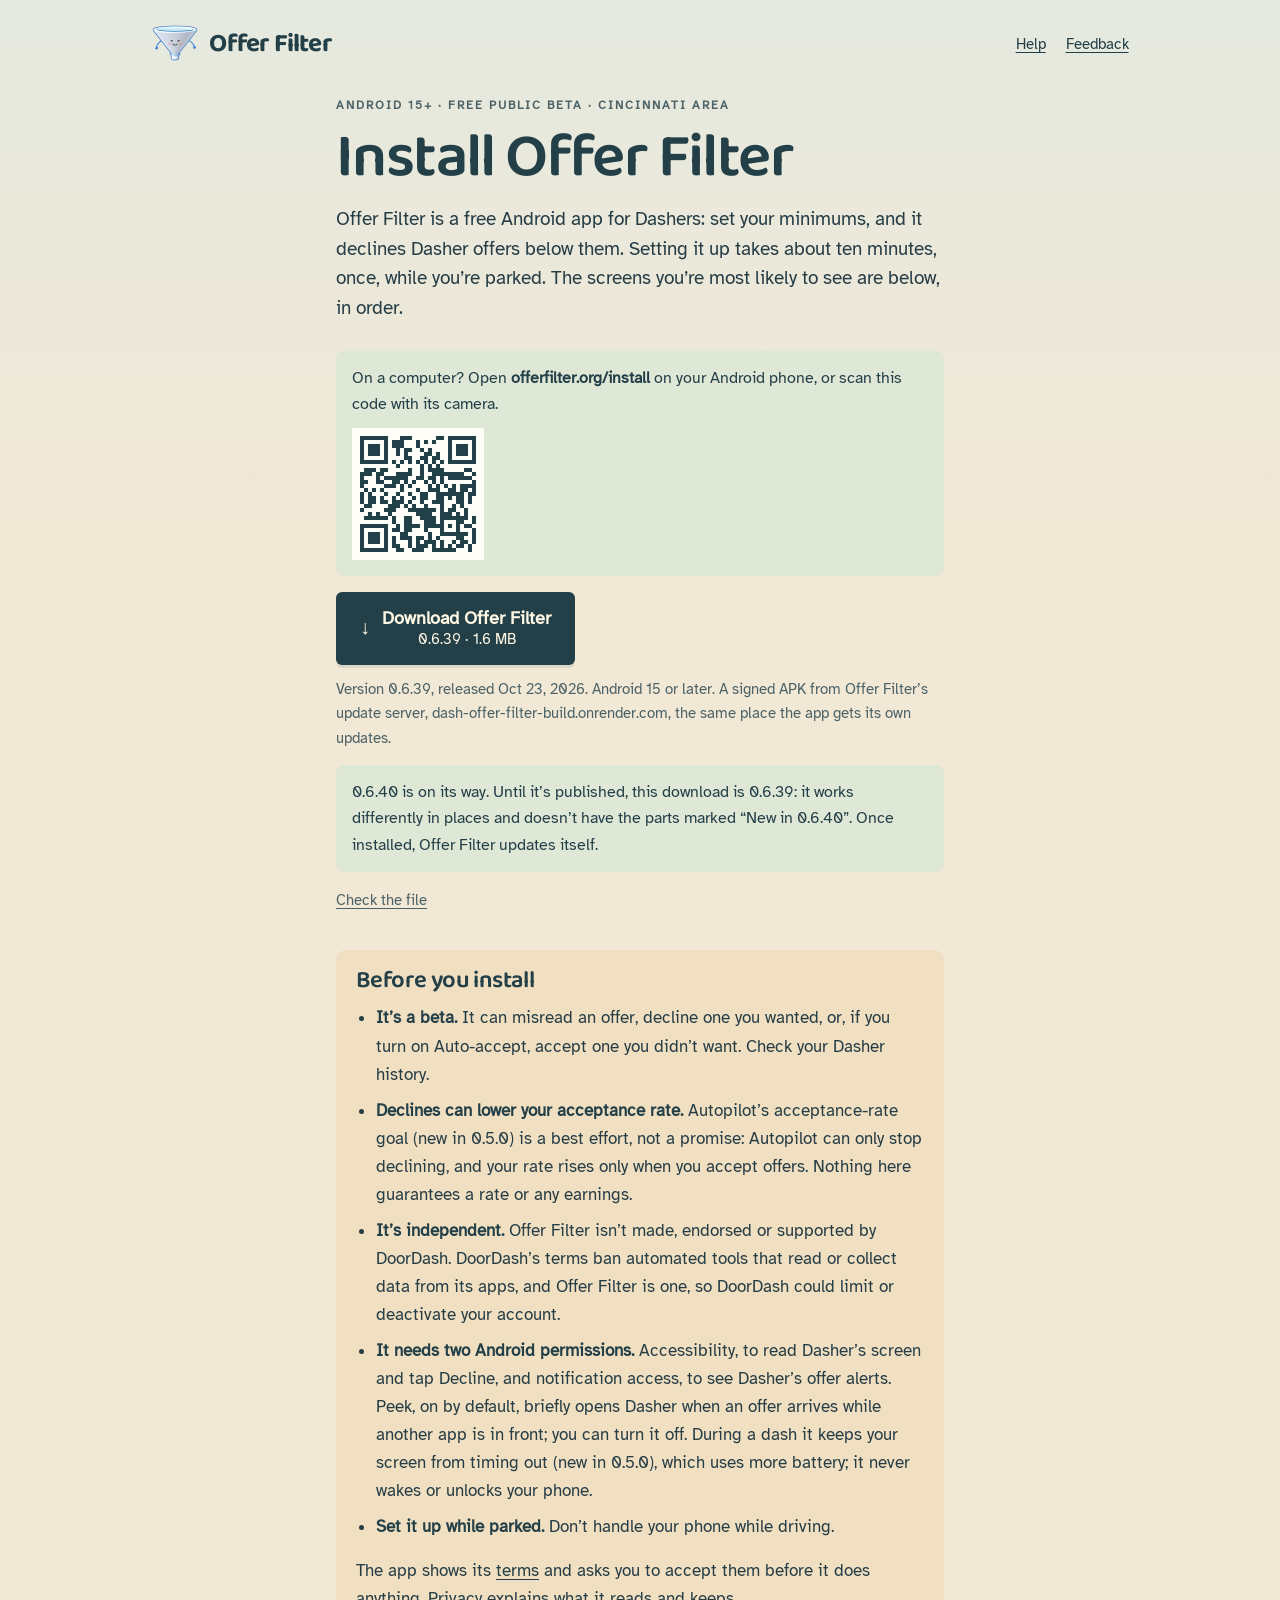
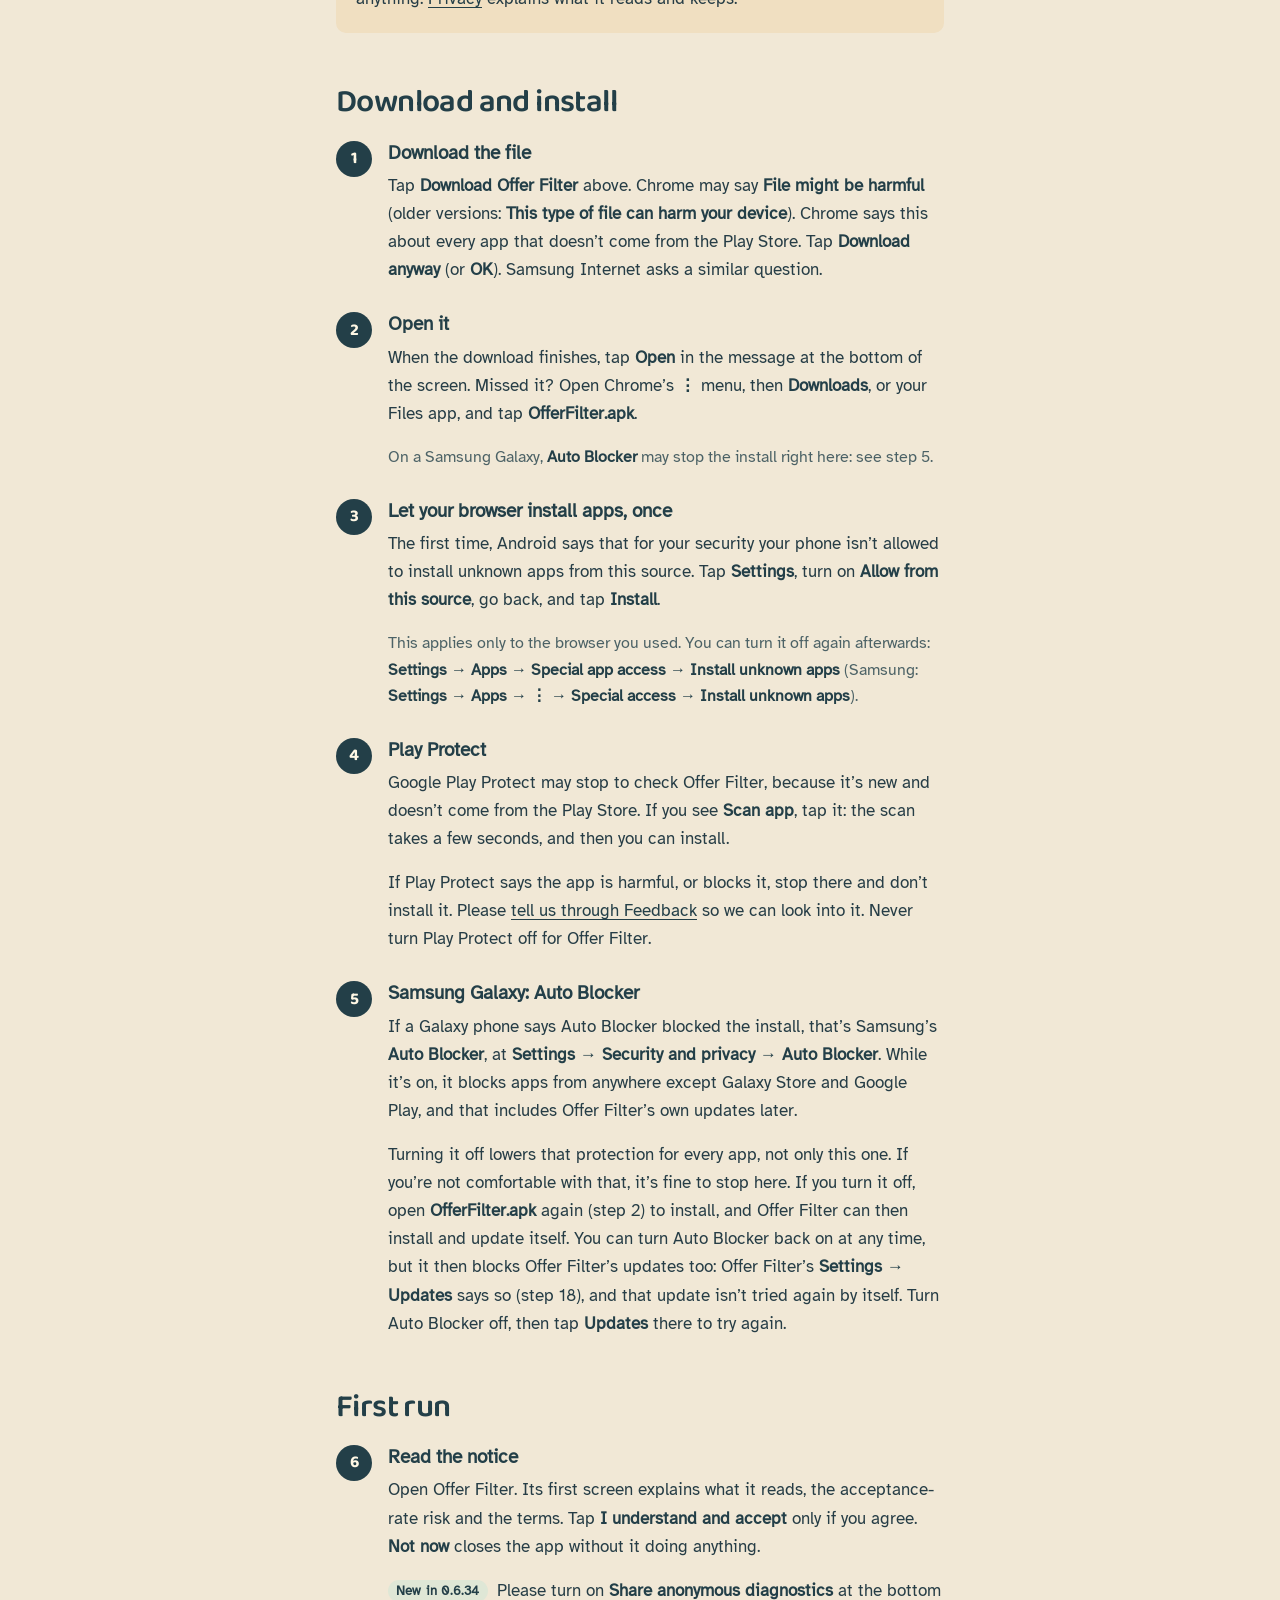
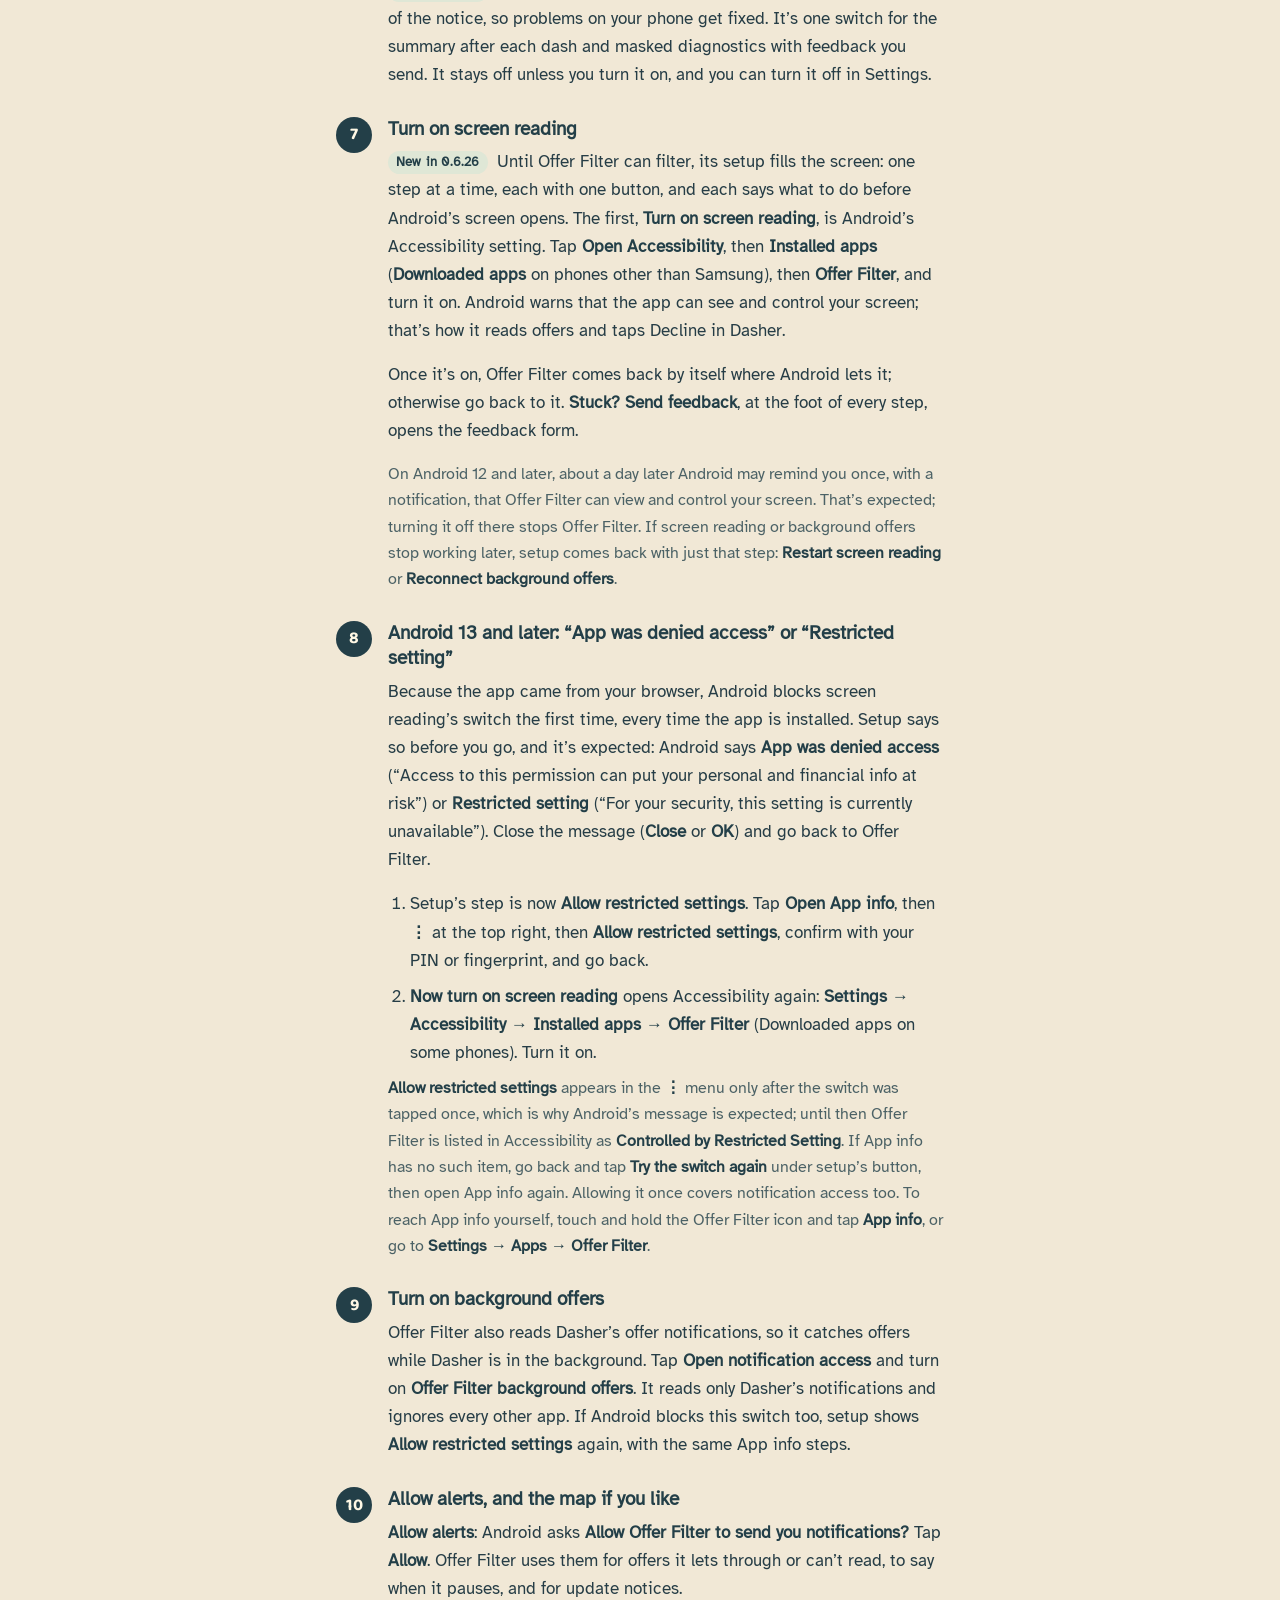
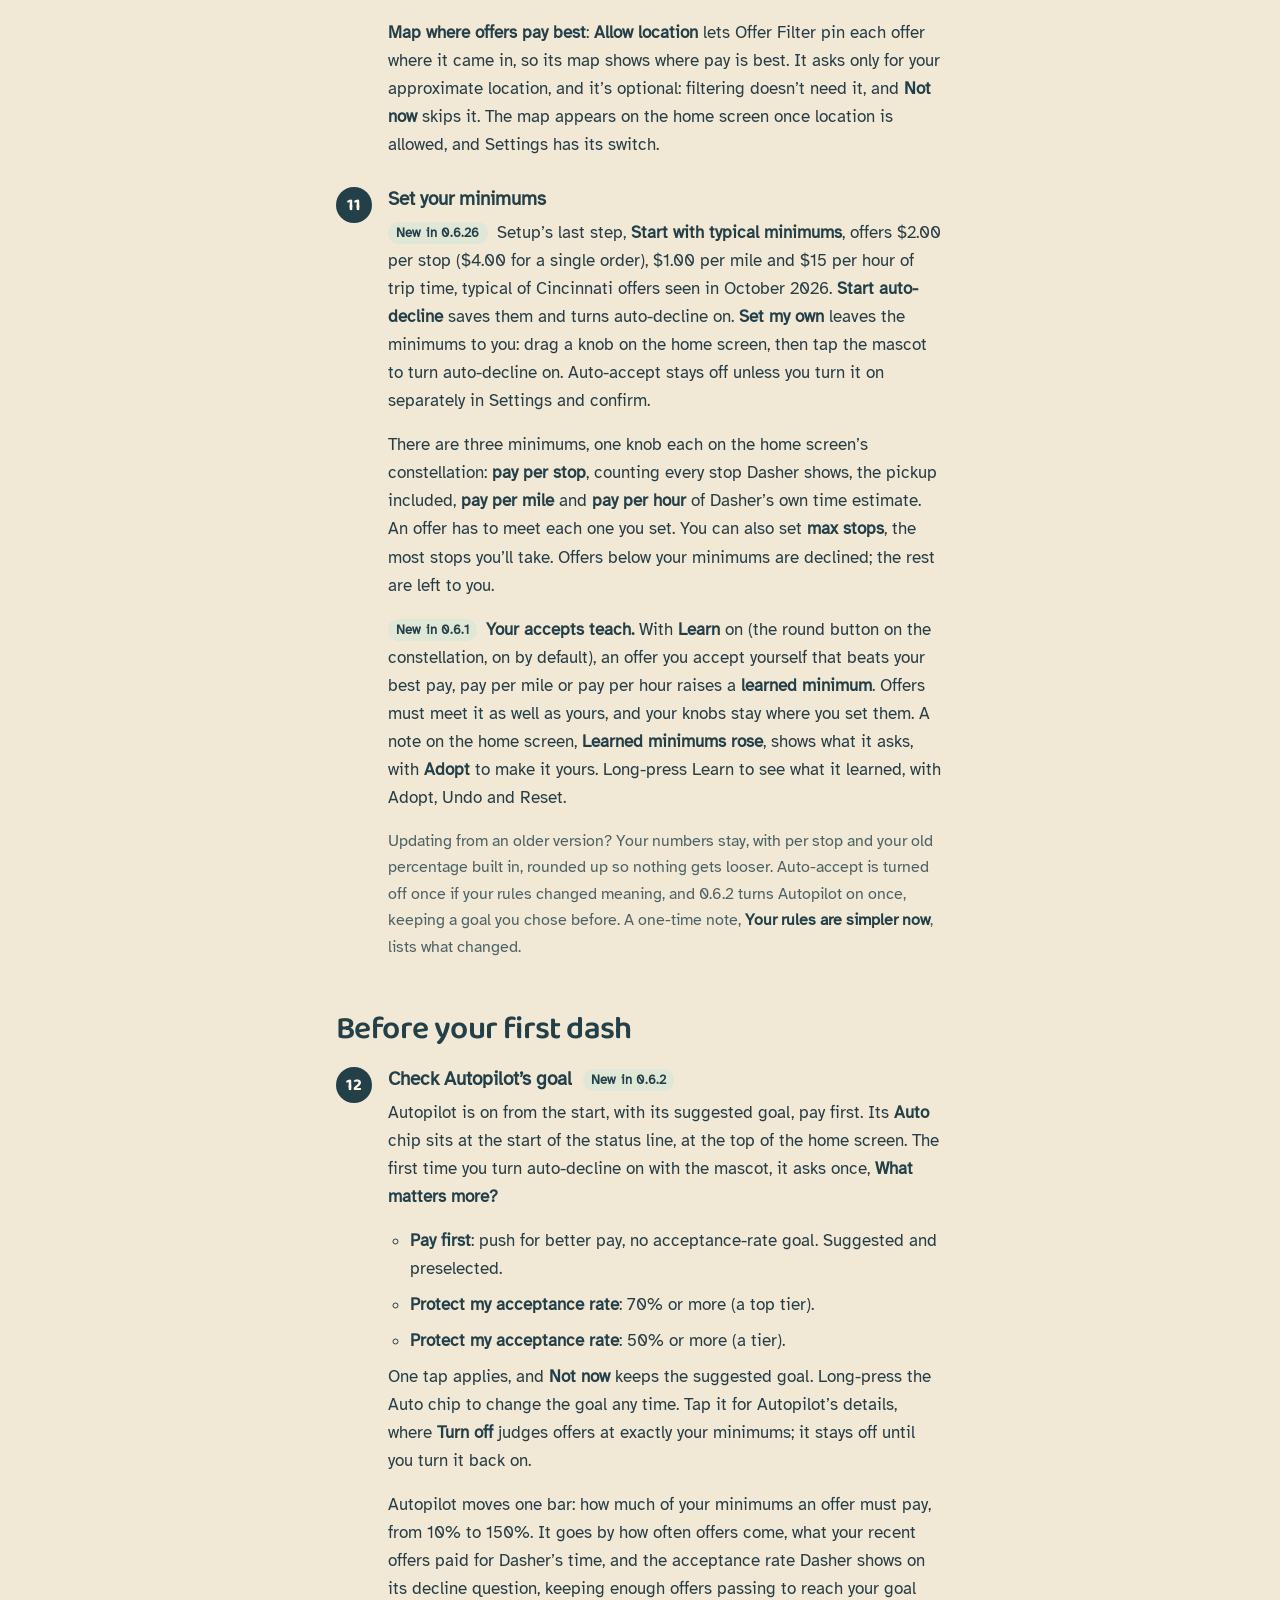
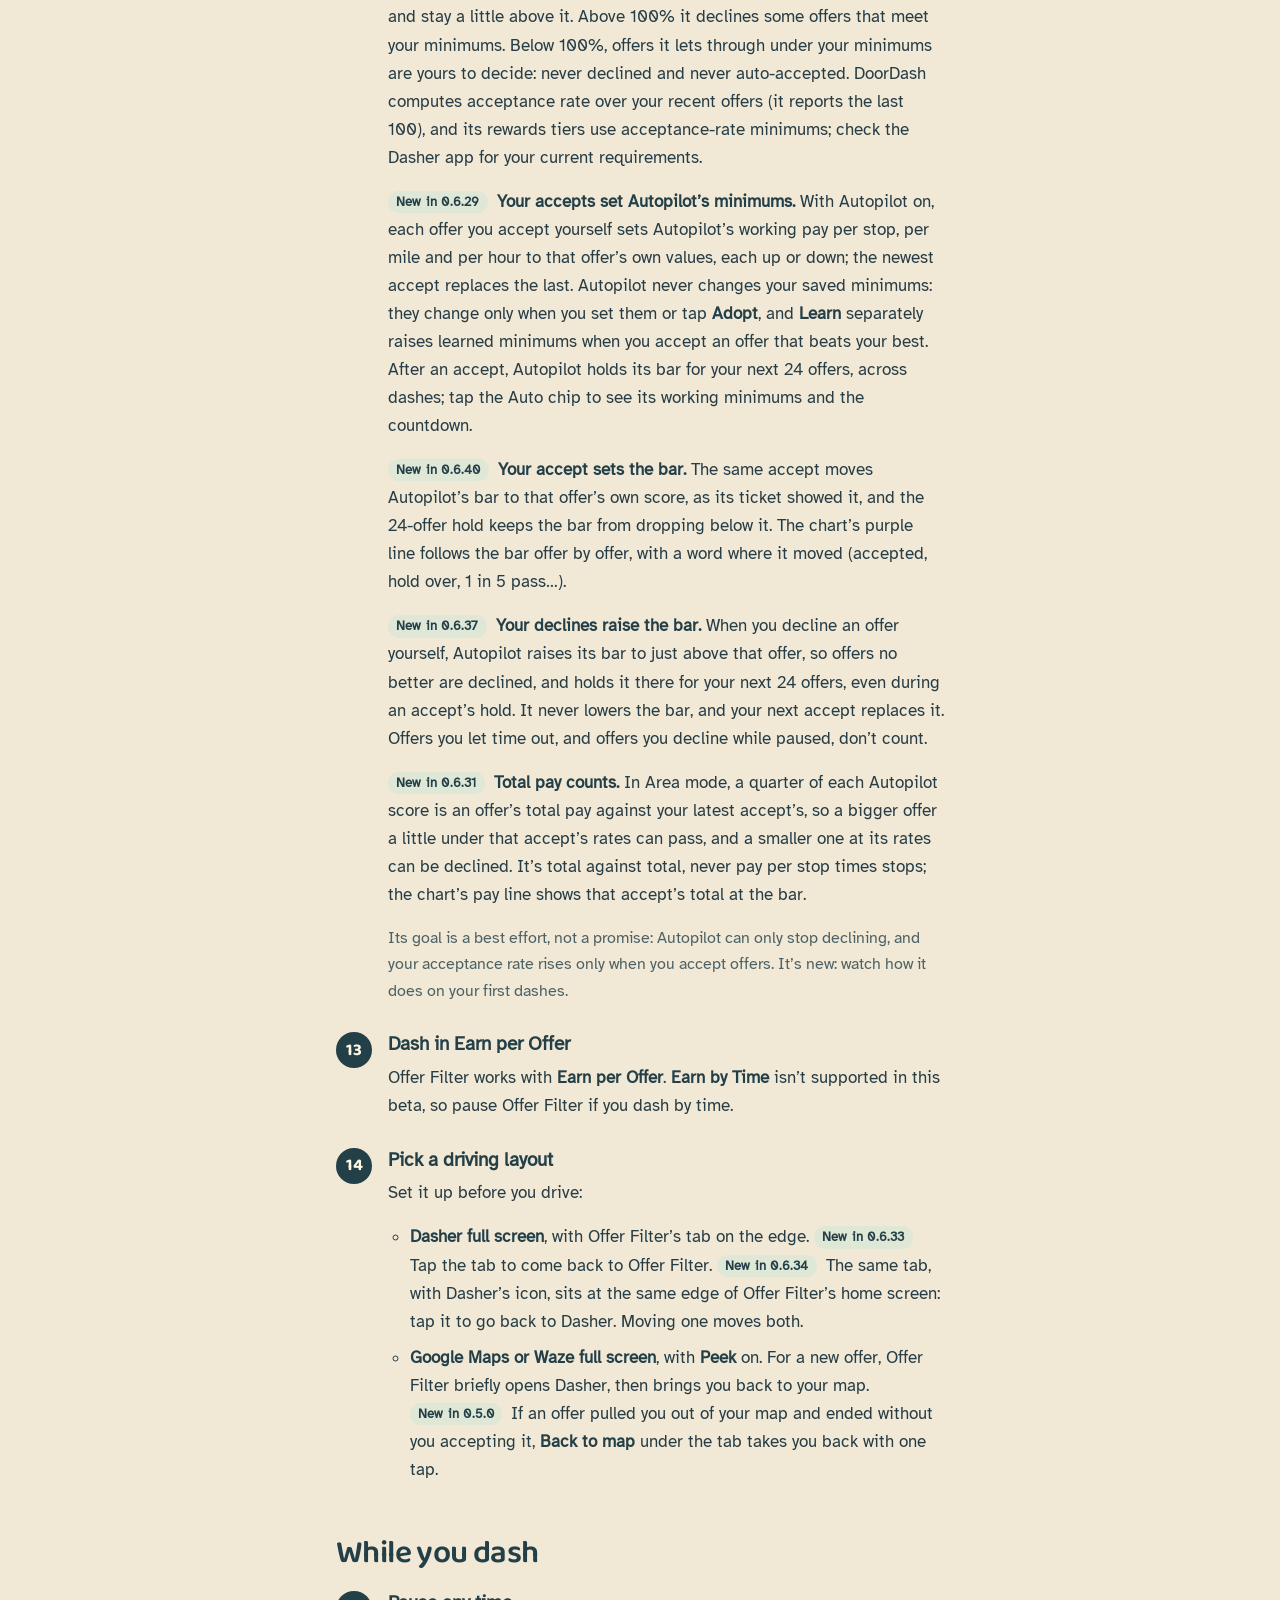
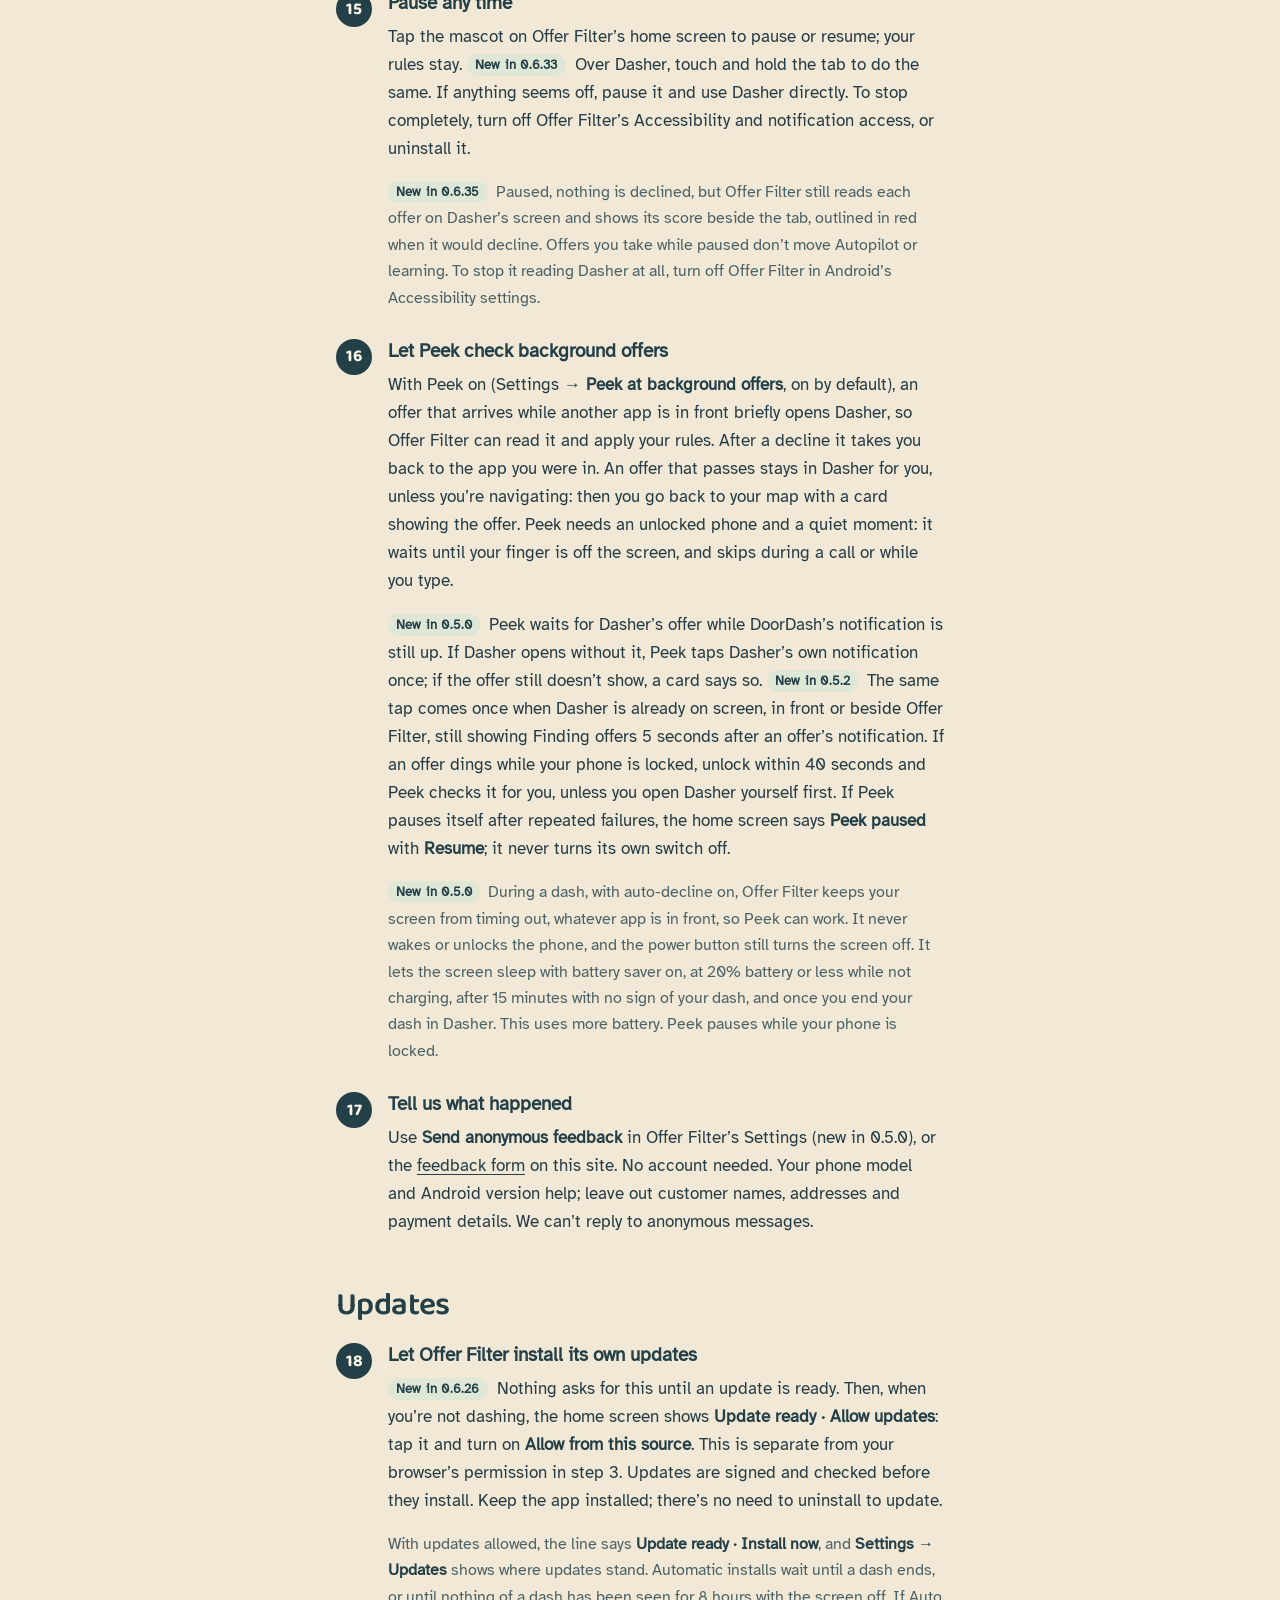
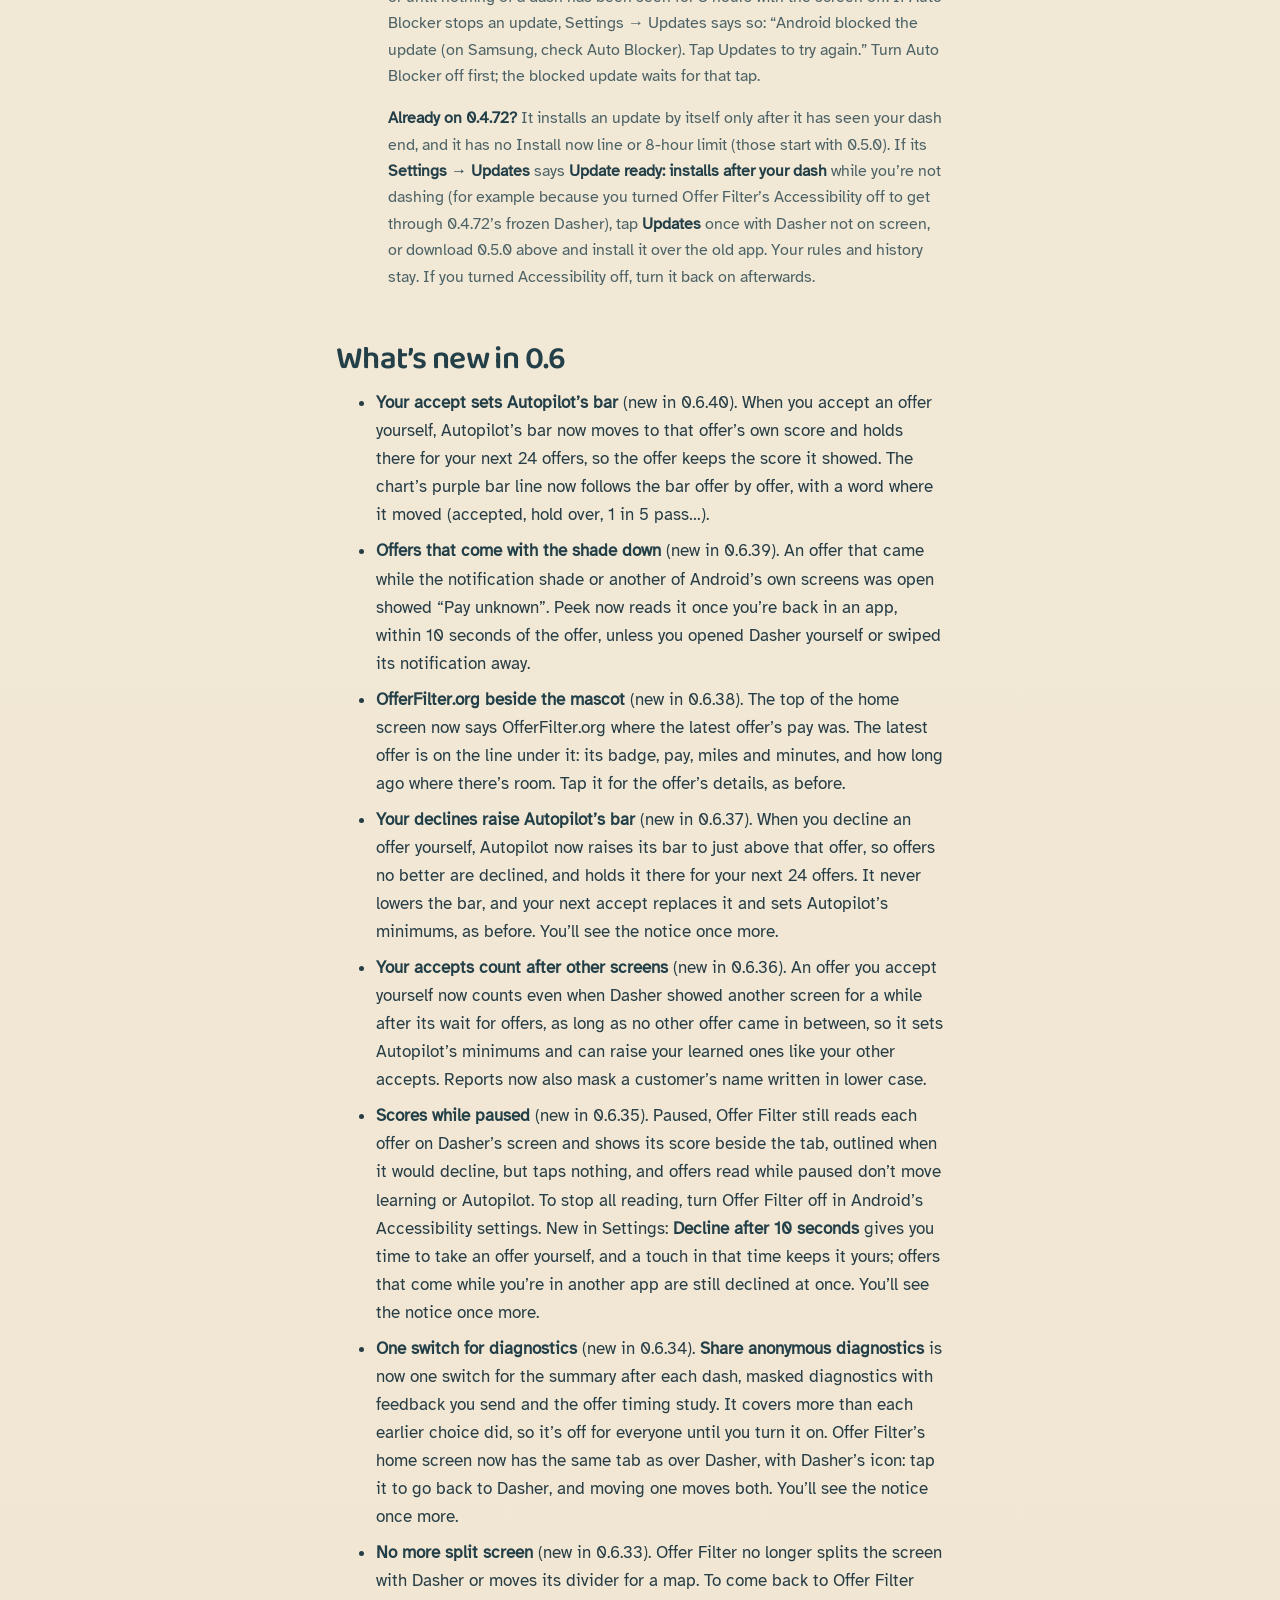
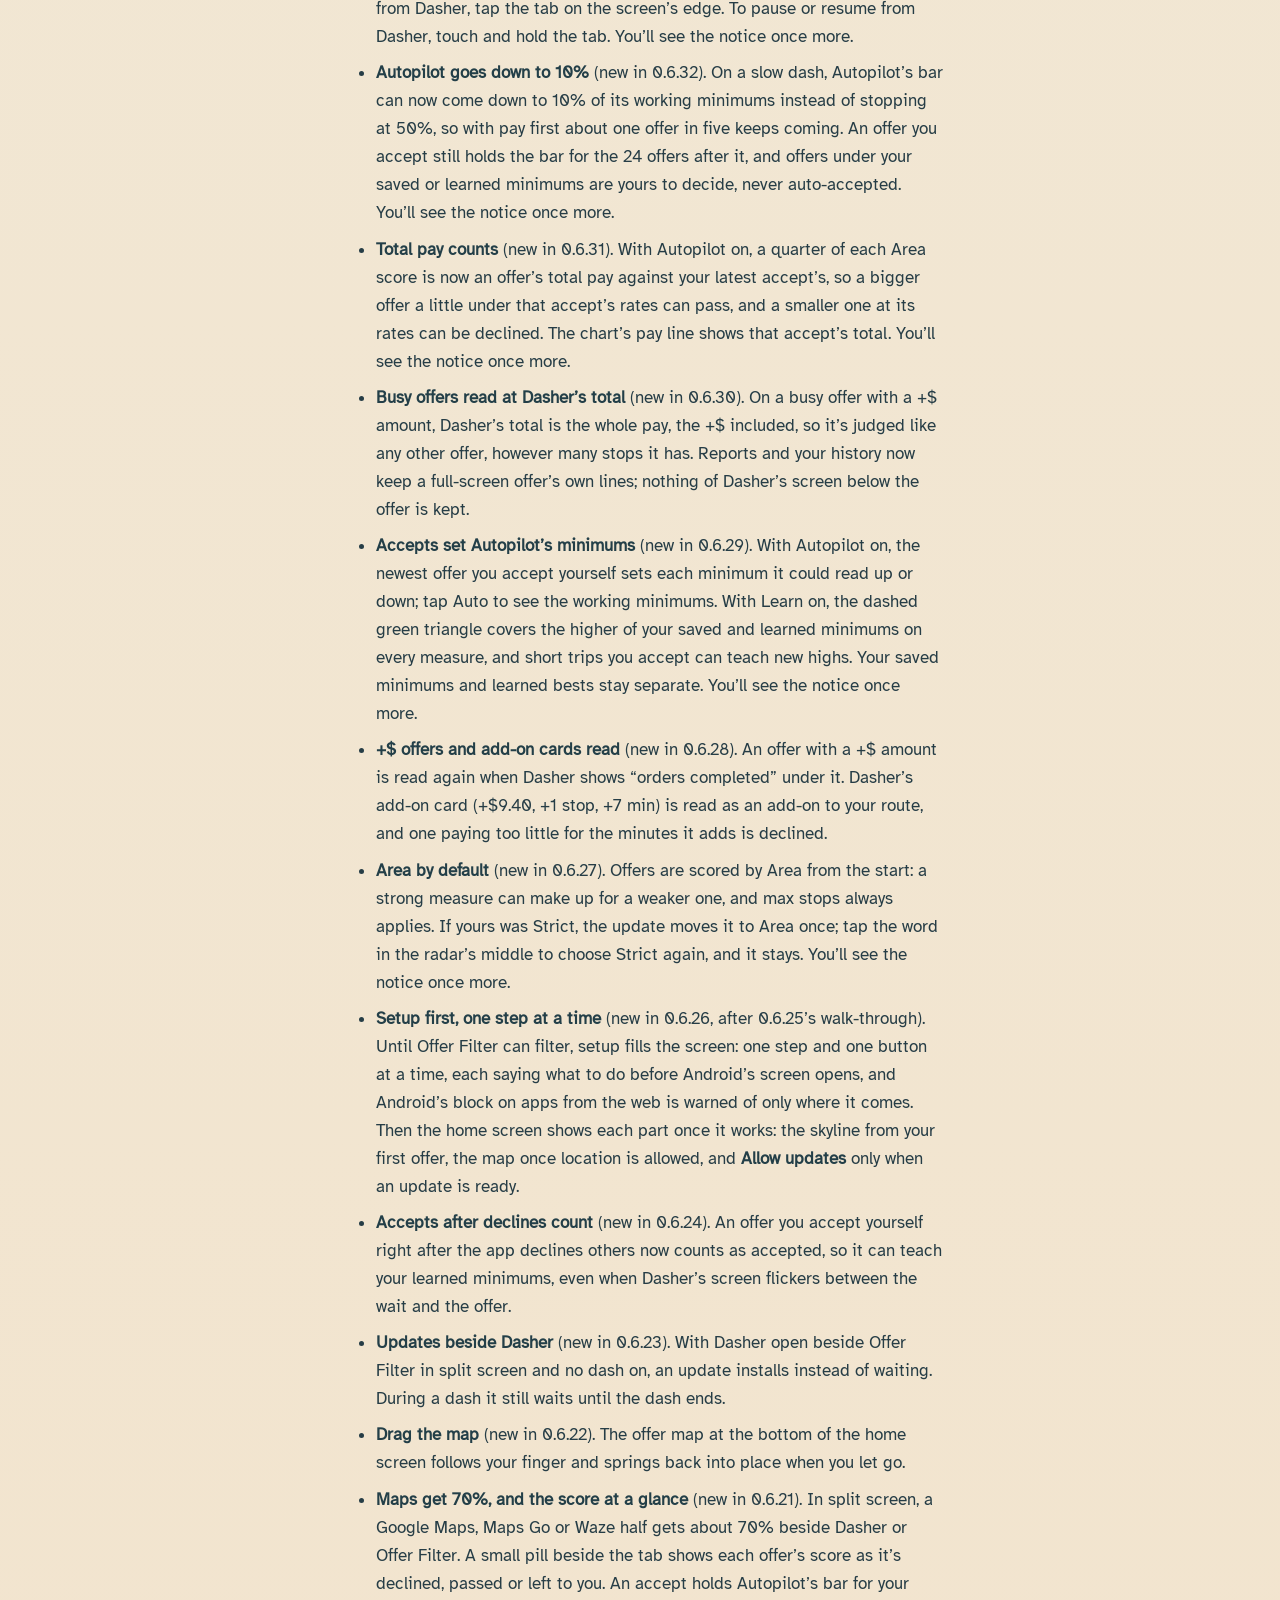
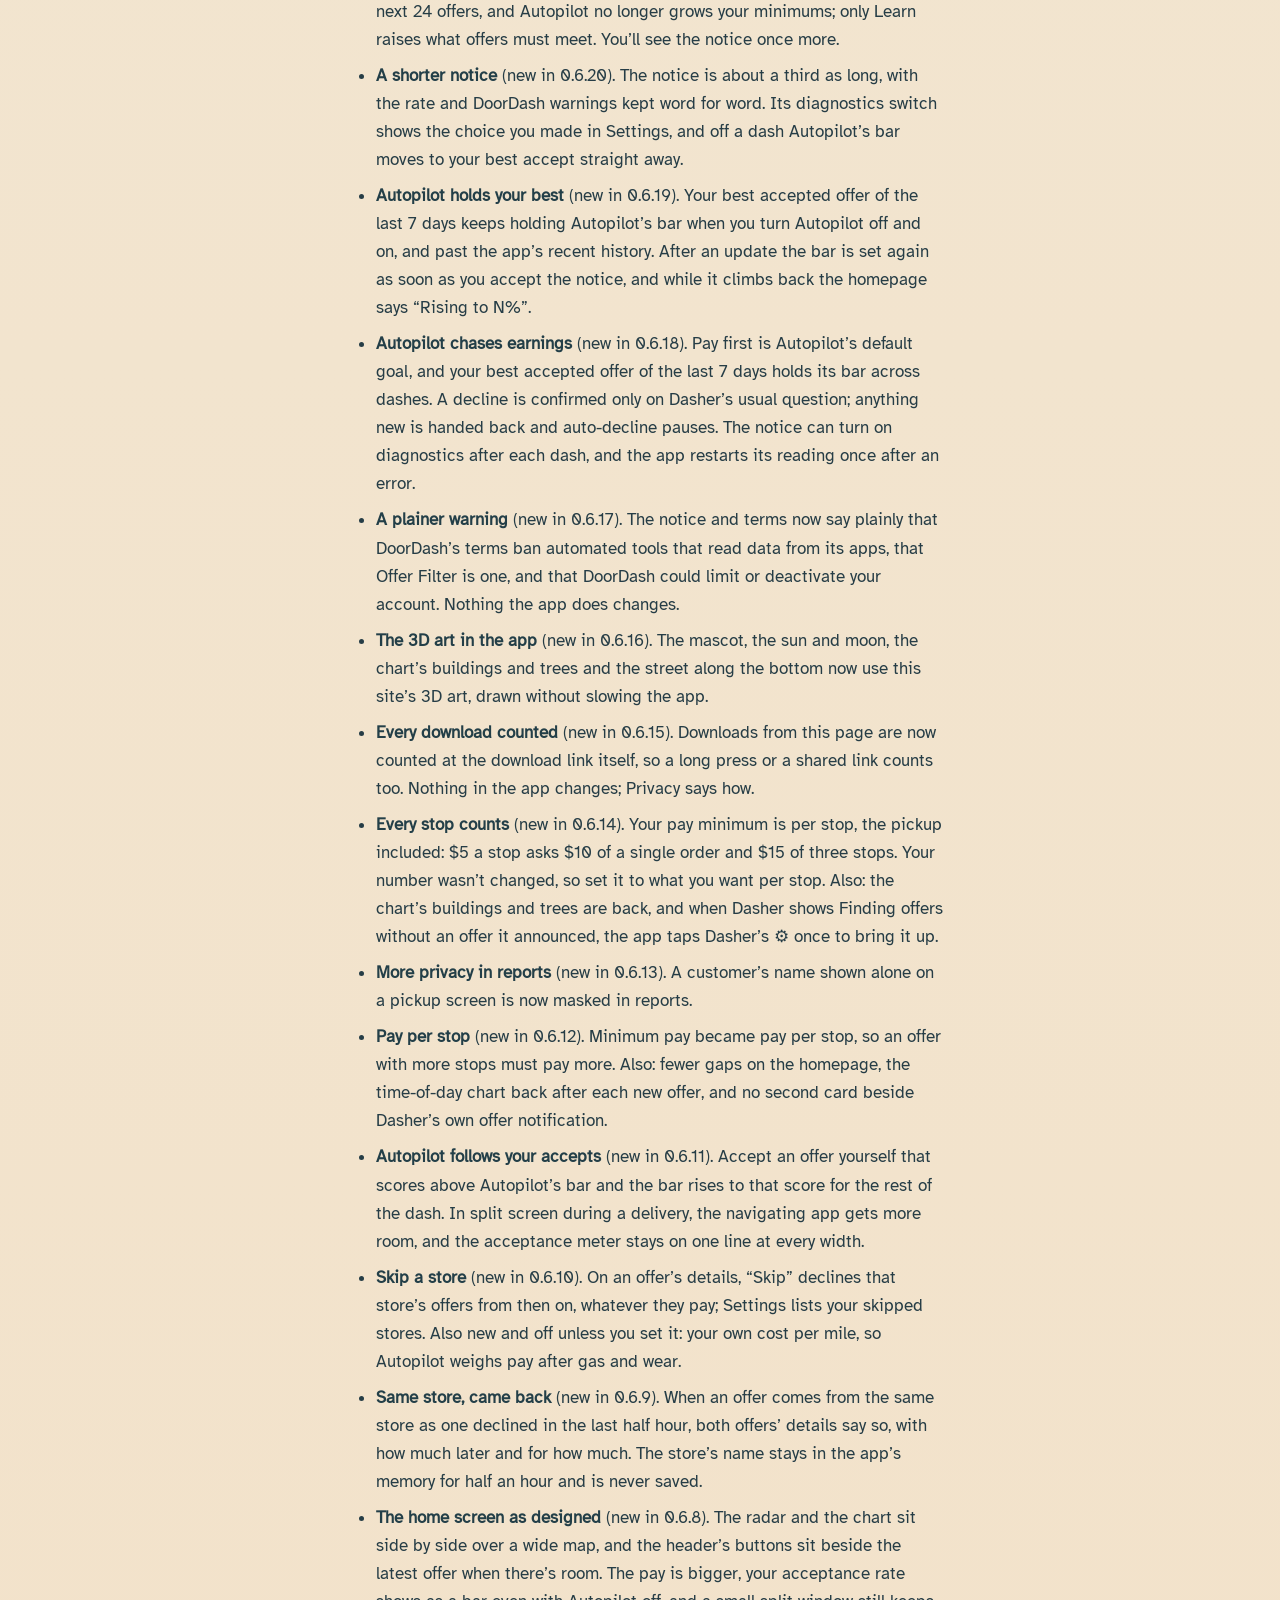
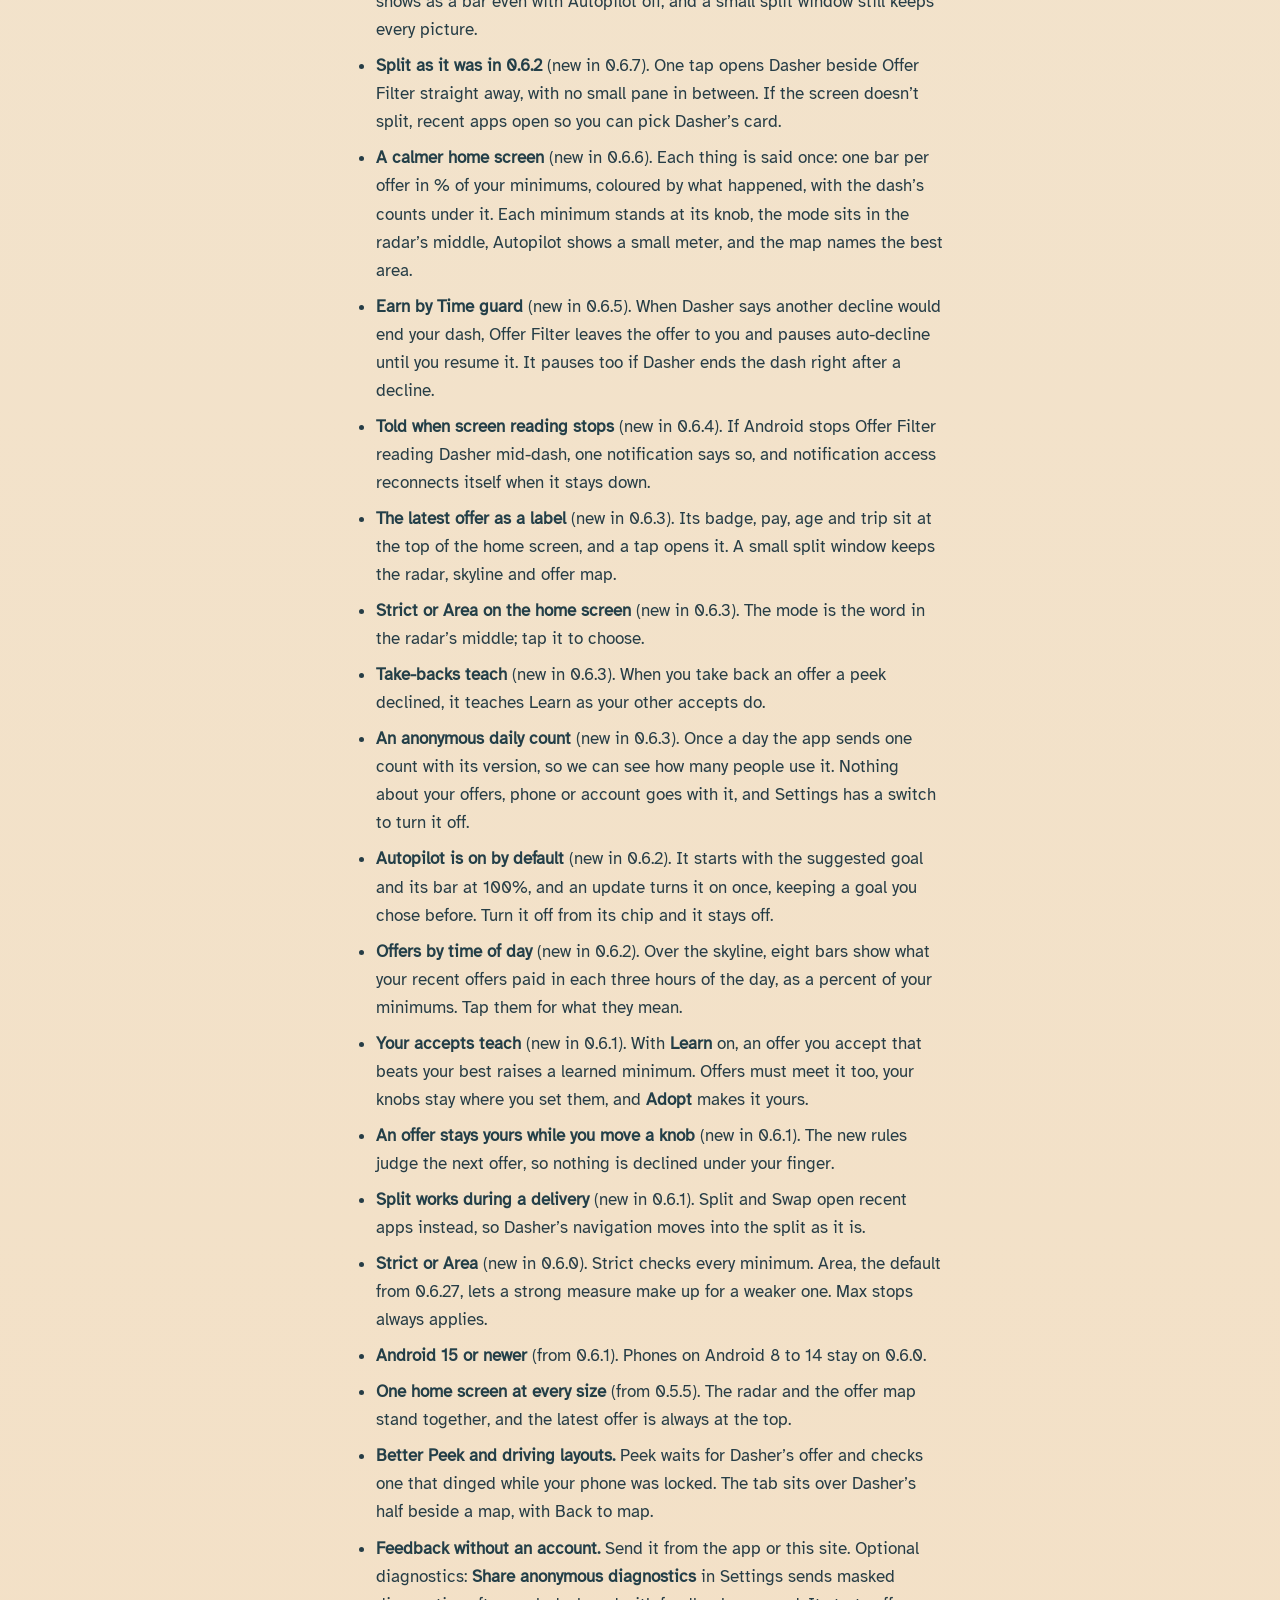
==== install/index.html @ ac029c37 "Sync 0.6.40: an accept moves Autopilot's bar to that offer's own score, and the chart tracks the bar" ====
<!doctype html>
<html lang="en">
<head>
<meta charset="utf-8">
<meta name="viewport" content="width=device-width,initial-scale=1">
<script>if(location.protocol==='http:'&&/(^|\.)offerfilter\.org$/.test(location.hostname))location.replace('https://offerfilter.org'+location.pathname+location.search+location.hash)</script>
<title>Install Offer Filter · free Android beta for Dashers</title>
<meta name="description" content="Download Offer Filter, the free Android offer filter for Dashers, and set it up step by step: Chrome’s download warning, Play Protect, Samsung Auto Blocker, Android’s restricted settings and updates. Public beta in the Cincinnati area.">
<link rel="canonical" href="https://offerfilter.org/install/">
<meta name="color-scheme" content="light dark">
<meta name="theme-color" content="#efe9db" media="(prefers-color-scheme: light)">
<meta name="theme-color" content="#102032" media="(prefers-color-scheme: dark)">
<meta property="og:type" content="website">
<meta property="og:site_name" content="Offer Filter">
<meta property="og:url" content="https://offerfilter.org/install/">
<meta property="og:title" content="Install Offer Filter — free Android beta for Dashers">
<meta property="og:description" content="Download the app and follow the setup steps for Android 15 and later. Public beta in the Cincinnati area.">
<meta property="og:image" content="https://offerfilter.org/assets/film-poster-wide.jpg?v=20261023-099">
<meta property="og:image:width" content="1920">
<meta property="og:image:height" content="1080">
<meta property="og:image:alt" content="The Offer Filter mascot beside its name, offerfilter.org, and a Jesus Loves You emblem.">
<meta name="twitter:card" content="summary_large_image">
<link rel="icon" type="image/png" sizes="32x32" href="../assets/favicon-32.png?v=20261023-099">
<link rel="icon" type="image/png" sizes="16x16" href="../assets/favicon-16.png?v=20261023-099">
<link rel="apple-touch-icon" sizes="180x180" href="../assets/apple-touch-icon.png?v=20261023-099">
<link rel="preload" href="../assets/baloo2-latin.woff2?v=20261023-099" as="font" type="font/woff2" crossorigin>
<link rel="stylesheet" href="../doc.css?v=20261023-099">
</head>
<body>
<a class="skip-link" href="#main">Skip to content</a>
<header class="site-header">
<a class="wordmark" href="../" aria-label="Offer Filter home"><img src="../assets/mascot-3d.webp?v=20261023-099" width="48" height="48" alt=""><span>Offer Filter</span></a>
<nav class="site-nav" aria-label="Site"><a href="../#help">Help</a><a href="../#feedback">Feedback</a></nav>
</header>
<main id="main" class="doc">
<p class="eyebrow">Android 15+ · Free public beta · Cincinnati area</p>
<h1>Install Offer Filter</h1>
<p class="lede">Offer Filter is a free Android app for Dashers: set your minimums, and it declines Dasher offers below them. Setting it up takes about ten minutes, once, while you’re parked. The screens you’re most likely to see are below, in order.</p>

<div class="download" id="download">
<p class="platform-note" id="platform-note" hidden></p>
<a class="button-primary" id="download-apk" href="https://nwglojlrzfbsibtoqjzc.supabase.co/functions/v1/offer-filter-feedback/download"><span aria-hidden="true">↓</span><span class="download-text"><span>Download Offer Filter</span> <span class="download-version" id="download-version" hidden></span></span></a>
<p class="download-meta" id="download-meta">Android 15 or later. A signed APK from Offer Filter’s update server, dash-offer-filter-build.onrender.com, the same place the app gets its own updates.</p>
<p class="platform-note" id="beta-pending" hidden></p>
<details id="download-check" hidden><summary>Check the file</summary><p>SHA-256: <code id="download-sha"></code></p></details>
</div>

<section class="callout" aria-labelledby="before-title">
<h2 id="before-title">Before you install</h2>
<ul>
<li><strong>It’s a beta.</strong> It can misread an offer, decline one you wanted, or, if you turn on Auto-accept, accept one you didn’t want. Check your Dasher history.</li>
<li><strong>Declines can lower your acceptance rate.</strong> Autopilot’s acceptance-rate goal (new in 0.5.0) is a best effort, not a promise: Autopilot can only stop declining, and your rate rises only when you accept offers. Nothing here guarantees a rate or any earnings.</li>
<li><strong>It’s independent.</strong> Offer Filter isn’t made, endorsed or supported by DoorDash. DoorDash’s terms ban automated tools that read or collect data from its apps, and Offer Filter is one, so DoorDash could limit or deactivate your account.</li>
<li><strong>It needs two Android permissions.</strong> Accessibility, to read Dasher’s screen and tap Decline, and notification access, to see Dasher’s offer alerts. Peek, on by default, briefly opens Dasher when an offer arrives while another app is in front; you can turn it off. During a dash it keeps your screen from timing out (new in 0.5.0), which uses more battery; it never wakes or unlocks your phone.</li>
<li><strong>Set it up while parked.</strong> Don’t handle your phone while driving.</li>
</ul>
<p>The app shows its <a href="../terms/">terms</a> and asks you to accept them before it does anything. <a href="../privacy/">Privacy</a> explains what it reads and keeps.</p>
</section>

<h2 id="install">Download and install</h2>
<ol class="steps">
<li><h3>Download the file</h3>
<p>Tap <strong>Download Offer Filter</strong> above. Chrome may say <strong>File might be harmful</strong> (older versions: <strong>This type of file can harm your device</strong>). Chrome says this about every app that doesn’t come from the Play Store. Tap <strong>Download anyway</strong> (or <strong>OK</strong>). Samsung Internet asks a similar question.</p></li>
<li><h3>Open it</h3>
<p>When the download finishes, tap <strong>Open</strong> in the message at the bottom of the screen. Missed it? Open Chrome’s <strong>⋮</strong> menu, then <strong>Downloads</strong>, or your Files app, and tap <strong>OfferFilter.apk</strong>.</p>
<p class="note">On a Samsung Galaxy, <strong>Auto Blocker</strong> may stop the install right here: see step 5.</p></li>
<li><h3>Let your browser install apps, once</h3>
<p>The first time, Android says that for your security your phone isn’t allowed to install unknown apps from this source. Tap <strong>Settings</strong>, turn on <strong>Allow from this source</strong>, go back, and tap <strong>Install</strong>.</p>
<p class="note">This applies only to the browser you used. You can turn it off again afterwards: <span class="path">Settings → Apps → Special app access → Install unknown apps</span> (Samsung: <span class="path">Settings → Apps → ⋮ → Special access → Install unknown apps</span>).</p></li>
<li><h3>Play Protect</h3>
<p>Google Play Protect may stop to check Offer Filter, because it’s new and doesn’t come from the Play Store. If you see <strong>Scan app</strong>, tap it: the scan takes a few seconds, and then you can install.</p>
<p>If Play Protect says the app is harmful, or blocks it, stop there and don’t install it. Please <a href="../#feedback">tell us through Feedback</a> so we can look into it. Never turn Play Protect off for Offer Filter.</p></li>
<li><h3>Samsung Galaxy: Auto Blocker</h3>
<p>If a Galaxy phone says Auto Blocker blocked the install, that’s Samsung’s <strong>Auto Blocker</strong>, at <span class="path">Settings → Security and privacy → Auto Blocker</span>. While it’s on, it blocks apps from anywhere except Galaxy Store and Google Play, and that includes Offer Filter’s own updates later.</p>
<p>Turning it off lowers that protection for every app, not only this one. If you’re not comfortable with that, it’s fine to stop here. If you turn it off, open <strong>OfferFilter.apk</strong> again (step 2) to install, and Offer Filter can then install and update itself. You can turn Auto Blocker back on at any time, but it then blocks Offer Filter’s updates too: Offer Filter’s <span class="path">Settings → Updates</span> says so (step 18), and that update isn’t tried again by itself. Turn Auto Blocker off, then tap <strong>Updates</strong> there to try again.</p></li>
</ol>

<h2 id="first-run">First run</h2>
<ol class="steps" start="6">
<li><h3>Read the notice</h3>
<p>Open Offer Filter. Its first screen explains what it reads, the acceptance-rate risk and the terms. Tap <strong>I understand and accept</strong> only if you agree. <strong>Not now</strong> closes the app without it doing anything.</p>
<p><span class="since">New in 0.6.34</span> Please turn on <strong>Share anonymous diagnostics</strong> at the bottom of the notice, so problems on your phone get fixed. It’s one switch for the summary after each dash and masked diagnostics with feedback you send. It stays off unless you turn it on, and you can turn it off in Settings.</p></li>
<li><h3>Turn on screen reading</h3>
<p><span class="since">New in 0.6.26</span> Until Offer Filter can filter, its setup fills the screen: one step at a time, each with one button, and each says what to do before Android’s screen opens. The first, <strong>Turn on screen reading</strong>, is Android’s Accessibility setting. Tap <strong>Open Accessibility</strong>, then <strong>Installed apps</strong> (<strong>Downloaded apps</strong> on phones other than Samsung), then <strong>Offer Filter</strong>, and turn it on. Android warns that the app can see and control your screen; that’s how it reads offers and taps Decline in Dasher.</p>
<p>Once it’s on, Offer Filter comes back by itself where Android lets it; otherwise go back to it. <strong>Stuck? Send feedback</strong>, at the foot of every step, opens the feedback form.</p>
<p class="note">On Android 12 and later, about a day later Android may remind you once, with a notification, that Offer Filter can view and control your screen. That’s expected; turning it off there stops Offer Filter. If screen reading or background offers stop working later, setup comes back with just that step: <strong>Restart screen reading</strong> or <strong>Reconnect background offers</strong>.</p></li>
<li><h3>Android 13 and later: “App was denied access” or “Restricted setting”</h3>
<p>Because the app came from your browser, Android blocks screen reading’s switch the first time, every time the app is installed. Setup says so before you go, and it’s expected: Android says <strong>App was denied access</strong> (“Access to this permission can put your personal and financial info at risk”) or <strong>Restricted setting</strong> (“For your security, this setting is currently unavailable”). Close the message (<strong>Close</strong> or <strong>OK</strong>) and go back to Offer Filter.</p>
<ol>
<li>Setup’s step is now <strong>Allow restricted settings</strong>. Tap <strong>Open App info</strong>, then <strong>⋮</strong> at the top right, then <strong>Allow restricted settings</strong>, confirm with your PIN or fingerprint, and go back.</li>
<li><strong>Now turn on screen reading</strong> opens Accessibility again: <span class="path">Settings → Accessibility → Installed apps → Offer Filter</span> (Downloaded apps on some phones). Turn it on.</li>
</ol>
<p class="note"><strong>Allow restricted settings</strong> appears in the <strong>⋮</strong> menu only after the switch was tapped once, which is why Android’s message is expected; until then Offer Filter is listed in Accessibility as <strong>Controlled by Restricted Setting</strong>. If App info has no such item, go back and tap <strong>Try the switch again</strong> under setup’s button, then open App info again. Allowing it once covers notification access too. To reach App info yourself, touch and hold the Offer Filter icon and tap <strong>App info</strong>, or go to <span class="path">Settings → Apps → Offer Filter</span>.</p></li>
<li><h3>Turn on background offers</h3>
<p>Offer Filter also reads Dasher’s offer notifications, so it catches offers while Dasher is in the background. Tap <strong>Open notification access</strong> and turn on <strong>Offer Filter background offers</strong>. It reads only Dasher’s notifications and ignores every other app. If Android blocks this switch too, setup shows <strong>Allow restricted settings</strong> again, with the same App info steps.</p></li>
<li><h3>Allow alerts, and the map if you like</h3>
<p><strong>Allow alerts</strong>: Android asks <strong>Allow Offer Filter to send you notifications?</strong> Tap <strong>Allow</strong>. Offer Filter uses them for offers it lets through or can’t read, to say when it pauses, and for update notices.</p>
<p><strong>Map where offers pay best</strong>: <strong>Allow location</strong> lets Offer Filter pin each offer where it came in, so its map shows where pay is best. It asks only for your approximate location, and it’s optional: filtering doesn’t need it, and <strong>Not now</strong> skips it. The map appears on the home screen once location is allowed, and Settings has its switch.</p></li>
<li><h3>Set your minimums</h3>
<p><span class="since">New in 0.6.26</span> Setup’s last step, <strong>Start with typical minimums</strong>, offers $2.00 per stop ($4.00 for a single order), $1.00 per mile and $15 per hour of trip time, typical of Cincinnati offers seen in October 2026. <strong>Start auto-decline</strong> saves them and turns auto-decline on. <strong>Set my own</strong> leaves the minimums to you: drag a knob on the home screen, then tap the mascot to turn auto-decline on. Auto-accept stays off unless you turn it on separately in Settings and confirm.</p>
<p>There are three minimums, one knob each on the home screen’s constellation: <strong>pay per stop</strong>, counting every stop Dasher shows, the pickup included, <strong>pay per mile</strong> and <strong>pay per hour</strong> of Dasher’s own time estimate. An offer has to meet each one you set. You can also set <strong>max stops</strong>, the most stops you’ll take. Offers below your minimums are declined; the rest are left to you.</p>
<p><span class="since">New in 0.6.1</span> <strong>Your accepts teach.</strong> With <strong>Learn</strong> on (the round button on the constellation, on by default), an offer you accept yourself that beats your best pay, pay per mile or pay per hour raises a <strong>learned minimum</strong>. Offers must meet it as well as yours, and your knobs stay where you set them. A note on the home screen, <strong>Learned minimums rose</strong>, shows what it asks, with <strong>Adopt</strong> to make it yours. Long-press Learn to see what it learned, with Adopt, Undo and Reset.</p>
<p class="note">Updating from an older version? Your numbers stay, with per stop and your old percentage built in, rounded up so nothing gets looser. Auto-accept is turned off once if your rules changed meaning, and 0.6.2 turns Autopilot on once, keeping a goal you chose before. A one-time note, <strong>Your rules are simpler now</strong>, lists what changed.</p></li>
</ol>

<h2 id="first-dash">Before your first dash</h2>
<ol class="steps" start="12">
<li><h3>Check Autopilot’s goal <span class="since">New in 0.6.2</span></h3>
<p>Autopilot is on from the start, with its suggested goal, pay first. Its <strong>Auto</strong> chip sits at the start of the status line, at the top of the home screen. The first time you turn auto-decline on with the mascot, it asks once, <strong>What matters more?</strong></p>
<ul>
<li><strong>Pay first</strong>: push for better pay, no acceptance-rate goal. Suggested and preselected.</li>
<li><strong>Protect my acceptance rate</strong>: 70% or more (a top tier).</li>
<li><strong>Protect my acceptance rate</strong>: 50% or more (a tier).</li>
</ul>
<p>One tap applies, and <strong>Not now</strong> keeps the suggested goal. Long-press the Auto chip to change the goal any time. Tap it for Autopilot’s details, where <strong>Turn off</strong> judges offers at exactly your minimums; it stays off until you turn it back on.</p>
<p>Autopilot moves one bar: how much of your minimums an offer must pay, from 10% to 150%. It goes by how often offers come, what your recent offers paid for Dasher’s time, and the acceptance rate Dasher shows on its decline question, keeping enough offers passing to reach your goal and stay a little above it. Above 100% it declines some offers that meet your minimums. Below 100%, offers it lets through under your minimums are yours to decide: never declined and never auto-accepted. DoorDash computes acceptance rate over your recent offers (it reports the last 100), and its rewards tiers use acceptance-rate minimums; check the Dasher app for your current requirements.</p>
<p><span class="since">New in 0.6.29</span> <strong>Your accepts set Autopilot’s minimums.</strong> With Autopilot on, each offer you accept yourself sets Autopilot’s working pay per stop, per mile and per hour to that offer’s own values, each up or down; the newest accept replaces the last. Autopilot never changes your saved minimums: they change only when you set them or tap <strong>Adopt</strong>, and <strong>Learn</strong> separately raises learned minimums when you accept an offer that beats your best. After an accept, Autopilot holds its bar for your next 24 offers, across dashes; tap the Auto chip to see its working minimums and the countdown.</p>
<p><span class="since">New in 0.6.40</span> <strong>Your accept sets the bar.</strong> The same accept moves Autopilot’s bar to that offer’s own score, as its ticket showed it, and the 24-offer hold keeps the bar from dropping below it. The chart’s purple line follows the bar offer by offer, with a word where it moved (accepted, hold over, 1 in 5 pass…).</p>
<p><span class="since">New in 0.6.37</span> <strong>Your declines raise the bar.</strong> When you decline an offer yourself, Autopilot raises its bar to just above that offer, so offers no better are declined, and holds it there for your next 24 offers, even during an accept’s hold. It never lowers the bar, and your next accept replaces it. Offers you let time out, and offers you decline while paused, don’t count.</p>
<p><span class="since">New in 0.6.31</span> <strong>Total pay counts.</strong> In Area mode, a quarter of each Autopilot score is an offer’s total pay against your latest accept’s, so a bigger offer a little under that accept’s rates can pass, and a smaller one at its rates can be declined. It’s total against total, never pay per stop times stops; the chart’s pay line shows that accept’s total at the bar.</p>
<p class="note">Its goal is a best effort, not a promise: Autopilot can only stop declining, and your acceptance rate rises only when you accept offers. It’s new: watch how it does on your first dashes.</p></li>
<li><h3>Dash in Earn per Offer</h3>
<p>Offer Filter works with <strong>Earn per Offer</strong>. <strong>Earn by Time</strong> isn’t supported in this beta, so pause Offer Filter if you dash by time.</p></li>
<li><h3>Pick a driving layout</h3>
<p>Set it up before you drive:</p>
<ul>
<li><strong>Dasher full screen</strong>, with Offer Filter’s tab on the edge. <span class="since">New in 0.6.33</span> Tap the tab to come back to Offer Filter. <span class="since">New in 0.6.34</span> The same tab, with Dasher’s icon, sits at the same edge of Offer Filter’s home screen: tap it to go back to Dasher. Moving one moves both.</li>
<li><strong>Google Maps or Waze full screen</strong>, with <strong>Peek</strong> on. For a new offer, Offer Filter briefly opens Dasher, then brings you back to your map. <span class="since">New in 0.5.0</span> If an offer pulled you out of your map and ended without you accepting it, <strong>Back to map</strong> under the tab takes you back with one tap.</li>
</ul></li>
</ol>

<h2 id="while-dashing">While you dash</h2>
<ol class="steps" start="15">
<li><h3>Pause any time</h3>
<p>Tap the mascot on Offer Filter’s home screen to pause or resume; your rules stay. <span class="since">New in 0.6.33</span> Over Dasher, touch and hold the tab to do the same. If anything seems off, pause it and use Dasher directly. To stop completely, turn off Offer Filter’s Accessibility and notification access, or uninstall it.</p>
<p class="note"><span class="since">New in 0.6.35</span> Paused, nothing is declined, but Offer Filter still reads each offer on Dasher’s screen and shows its score beside the tab, outlined in red when it would decline. Offers you take while paused don’t move Autopilot or learning. To stop it reading Dasher at all, turn off Offer Filter in Android’s Accessibility settings.</p></li>
<li><h3>Let Peek check background offers</h3>
<p>With Peek on (Settings → <strong>Peek at background offers</strong>, on by default), an offer that arrives while another app is in front briefly opens Dasher, so Offer Filter can read it and apply your rules. After a decline it takes you back to the app you were in. An offer that passes stays in Dasher for you, unless you’re navigating: then you go back to your map with a card showing the offer. Peek needs an unlocked phone and a quiet moment: it waits until your finger is off the screen, and skips during a call or while you type.</p>
<p><span class="since">New in 0.5.0</span> Peek waits for Dasher’s offer while DoorDash’s notification is still up. If Dasher opens without it, Peek taps Dasher’s own notification once; if the offer still doesn’t show, a card says so. <span class="since">New in 0.5.2</span> The same tap comes once when Dasher is already on screen, in front or beside Offer Filter, still showing Finding offers 5 seconds after an offer’s notification. If an offer dings while your phone is locked, unlock within 40 seconds and Peek checks it for you, unless you open Dasher yourself first. If Peek pauses itself after repeated failures, the home screen says <strong>Peek paused</strong> with <strong>Resume</strong>; it never turns its own switch off.</p>
<p class="note"><span class="since">New in 0.5.0</span> During a dash, with auto-decline on, Offer Filter keeps your screen from timing out, whatever app is in front, so Peek can work. It never wakes or unlocks the phone, and the power button still turns the screen off. It lets the screen sleep with battery saver on, at 20% battery or less while not charging, after 15 minutes with no sign of your dash, and once you end your dash in Dasher. This uses more battery. Peek pauses while your phone is locked.</p></li>
<li><h3>Tell us what happened</h3>
<p>Use <strong>Send anonymous feedback</strong> in Offer Filter’s Settings (new in 0.5.0), or the <a href="../#feedback">feedback form</a> on this site. No account needed. Your phone model and Android version help; leave out customer names, addresses and payment details. We can’t reply to anonymous messages.</p></li>
</ol>

<h2 id="updates">Updates</h2>
<ol class="steps" start="18">
<li><h3>Let Offer Filter install its own updates</h3>
<p><span class="since">New in 0.6.26</span> Nothing asks for this until an update is ready. Then, when you’re not dashing, the home screen shows <strong>Update ready · Allow updates</strong>: tap it and turn on <strong>Allow from this source</strong>. This is separate from your browser’s permission in step 3. Updates are signed and checked before they install. Keep the app installed; there’s no need to uninstall to update.</p>
<p class="note">With updates allowed, the line says <strong>Update ready · Install now</strong>, and <span class="path">Settings → Updates</span> shows where updates stand. Automatic installs wait until a dash ends, or until nothing of a dash has been seen for 8 hours with the screen off. If Auto Blocker stops an update, Settings → Updates says so: “Android blocked the update (on Samsung, check Auto Blocker). Tap Updates to try again.” Turn Auto Blocker off first; the blocked update waits for that tap.</p>
<p class="note"><strong>Already on 0.4.72?</strong> It installs an update by itself only after it has seen your dash end, and it has no Install now line or 8-hour limit (those start with 0.5.0). If its <span class="path">Settings → Updates</span> says <strong>Update ready: installs after your dash</strong> while you’re not dashing (for example because you turned Offer Filter’s Accessibility off to get through 0.4.72’s frozen Dasher), tap <strong>Updates</strong> once with Dasher not on screen, or download 0.5.0 above and install it over the old app. Your rules and history stay. If you turned Accessibility off, turn it back on afterwards.</p></li>
</ol>

<section id="whats-new" data-version-code="132" data-version-name="0.6.40" aria-labelledby="whats-new-title">
<h2 id="whats-new-title">What’s new in 0.6</h2>
<ul>
<li><strong>Your accept sets Autopilot’s bar</strong> (new in 0.6.40). When you accept an offer yourself, Autopilot’s bar now moves to that offer’s own score and holds there for your next 24 offers, so the offer keeps the score it showed. The chart’s purple bar line now follows the bar offer by offer, with a word where it moved (accepted, hold over, 1 in 5 pass…).</li>
<li><strong>Offers that come with the shade down</strong> (new in 0.6.39). An offer that came while the notification shade or another of Android’s own screens was open showed “Pay unknown”. Peek now reads it once you’re back in an app, within 10 seconds of the offer, unless you opened Dasher yourself or swiped its notification away.</li>
<li><strong>OfferFilter.org beside the mascot</strong> (new in 0.6.38). The top of the home screen now says OfferFilter.org where the latest offer’s pay was. The latest offer is on the line under it: its badge, pay, miles and minutes, and how long ago where there’s room. Tap it for the offer’s details, as before.</li>
<li><strong>Your declines raise Autopilot’s bar</strong> (new in 0.6.37). When you decline an offer yourself, Autopilot now raises its bar to just above that offer, so offers no better are declined, and holds it there for your next 24 offers. It never lowers the bar, and your next accept replaces it and sets Autopilot’s minimums, as before. You’ll see the notice once more.</li>
<li><strong>Your accepts count after other screens</strong> (new in 0.6.36). An offer you accept yourself now counts even when Dasher showed another screen for a while after its wait for offers, as long as no other offer came in between, so it sets Autopilot’s minimums and can raise your learned ones like your other accepts. Reports now also mask a customer’s name written in lower case.</li>
<li><strong>Scores while paused</strong> (new in 0.6.35). Paused, Offer Filter still reads each offer on Dasher’s screen and shows its score beside the tab, outlined when it would decline, but taps nothing, and offers read while paused don’t move learning or Autopilot. To stop all reading, turn Offer Filter off in Android’s Accessibility settings. New in Settings: <strong>Decline after 10 seconds</strong> gives you time to take an offer yourself, and a touch in that time keeps it yours; offers that come while you’re in another app are still declined at once. You’ll see the notice once more.</li>
<li><strong>One switch for diagnostics</strong> (new in 0.6.34). <strong>Share anonymous diagnostics</strong> is now one switch for the summary after each dash, masked diagnostics with feedback you send and the offer timing study. It covers more than each earlier choice did, so it’s off for everyone until you turn it on. Offer Filter’s home screen now has the same tab as over Dasher, with Dasher’s icon: tap it to go back to Dasher, and moving one moves both. You’ll see the notice once more.</li>
<li><strong>No more split screen</strong> (new in 0.6.33). Offer Filter no longer splits the screen with Dasher or moves its divider for a map. To come back to Offer Filter from Dasher, tap the tab on the screen’s edge. To pause or resume from Dasher, touch and hold the tab. You’ll see the notice once more.</li>
<li><strong>Autopilot goes down to 10%</strong> (new in 0.6.32). On a slow dash, Autopilot’s bar can now come down to 10% of its working minimums instead of stopping at 50%, so with pay first about one offer in five keeps coming. An offer you accept still holds the bar for the 24 offers after it, and offers under your saved or learned minimums are yours to decide, never auto-accepted. You’ll see the notice once more.</li>
<li><strong>Total pay counts</strong> (new in 0.6.31). With Autopilot on, a quarter of each Area score is now an offer’s total pay against your latest accept’s, so a bigger offer a little under that accept’s rates can pass, and a smaller one at its rates can be declined. The chart’s pay line shows that accept’s total. You’ll see the notice once more.</li>
<li><strong>Busy offers read at Dasher’s total</strong> (new in 0.6.30). On a busy offer with a +$ amount, Dasher’s total is the whole pay, the +$ included, so it’s judged like any other offer, however many stops it has. Reports and your history now keep a full-screen offer’s own lines; nothing of Dasher’s screen below the offer is kept.</li>
<li><strong>Accepts set Autopilot’s minimums</strong> (new in 0.6.29). With Autopilot on, the newest offer you accept yourself sets each minimum it could read up or down; tap Auto to see the working minimums. With Learn on, the dashed green triangle covers the higher of your saved and learned minimums on every measure, and short trips you accept can teach new highs. Your saved minimums and learned bests stay separate. You’ll see the notice once more.</li>
<li><strong>+$ offers and add-on cards read</strong> (new in 0.6.28). An offer with a +$ amount is read again when Dasher shows “orders completed” under it. Dasher’s add-on card (+$9.40, +1 stop, +7 min) is read as an add-on to your route, and one paying too little for the minutes it adds is declined.</li>
<li><strong>Area by default</strong> (new in 0.6.27). Offers are scored by Area from the start: a strong measure can make up for a weaker one, and max stops always applies. If yours was Strict, the update moves it to Area once; tap the word in the radar’s middle to choose Strict again, and it stays. You’ll see the notice once more.</li>
<li><strong>Setup first, one step at a time</strong> (new in 0.6.26, after 0.6.25’s walk-through). Until Offer Filter can filter, setup fills the screen: one step and one button at a time, each saying what to do before Android’s screen opens, and Android’s block on apps from the web is warned of only where it comes. Then the home screen shows each part once it works: the skyline from your first offer, the map once location is allowed, and <strong>Allow updates</strong> only when an update is ready.</li>
<li><strong>Accepts after declines count</strong> (new in 0.6.24). An offer you accept yourself right after the app declines others now counts as accepted, so it can teach your learned minimums, even when Dasher’s screen flickers between the wait and the offer.</li>
<li><strong>Updates beside Dasher</strong> (new in 0.6.23). With Dasher open beside Offer Filter in split screen and no dash on, an update installs instead of waiting. During a dash it still waits until the dash ends.</li>
<li><strong>Drag the map</strong> (new in 0.6.22). The offer map at the bottom of the home screen follows your finger and springs back into place when you let go.</li>
<li><strong>Maps get 70%, and the score at a glance</strong> (new in 0.6.21). In split screen, a Google Maps, Maps Go or Waze half gets about 70% beside Dasher or Offer Filter. A small pill beside the tab shows each offer’s score as it’s declined, passed or left to you. An accept holds Autopilot’s bar for your next 24 offers, and Autopilot no longer grows your minimums; only Learn raises what offers must meet. You’ll see the notice once more.</li>
<li><strong>A shorter notice</strong> (new in 0.6.20). The notice is about a third as long, with the rate and DoorDash warnings kept word for word. Its diagnostics switch shows the choice you made in Settings, and off a dash Autopilot’s bar moves to your best accept straight away.</li>
<li><strong>Autopilot holds your best</strong> (new in 0.6.19). Your best accepted offer of the last 7 days keeps holding Autopilot’s bar when you turn Autopilot off and on, and past the app’s recent history. After an update the bar is set again as soon as you accept the notice, and while it climbs back the homepage says “Rising to N%”.</li>
<li><strong>Autopilot chases earnings</strong> (new in 0.6.18). Pay first is Autopilot’s default goal, and your best accepted offer of the last 7 days holds its bar across dashes. A decline is confirmed only on Dasher’s usual question; anything new is handed back and auto-decline pauses. The notice can turn on diagnostics after each dash, and the app restarts its reading once after an error.</li>
<li><strong>A plainer warning</strong> (new in 0.6.17). The notice and terms now say plainly that DoorDash’s terms ban automated tools that read data from its apps, that Offer Filter is one, and that DoorDash could limit or deactivate your account. Nothing the app does changes.</li>
<li><strong>The 3D art in the app</strong> (new in 0.6.16). The mascot, the sun and moon, the chart’s buildings and trees and the street along the bottom now use this site’s 3D art, drawn without slowing the app.</li>
<li><strong>Every download counted</strong> (new in 0.6.15). Downloads from this page are now counted at the download link itself, so a long press or a shared link counts too. Nothing in the app changes; Privacy says how.</li>
<li><strong>Every stop counts</strong> (new in 0.6.14). Your pay minimum is per stop, the pickup included: $5 a stop asks $10 of a single order and $15 of three stops. Your number wasn’t changed, so set it to what you want per stop. Also: the chart’s buildings and trees are back, and when Dasher shows Finding offers without an offer it announced, the app taps Dasher’s ⚙ once to bring it up.</li>
<li><strong>More privacy in reports</strong> (new in 0.6.13). A customer’s name shown alone on a pickup screen is now masked in reports.</li>
<li><strong>Pay per stop</strong> (new in 0.6.12). Minimum pay became pay per stop, so an offer with more stops must pay more. Also: fewer gaps on the homepage, the time-of-day chart back after each new offer, and no second card beside Dasher’s own offer notification.</li>
<li><strong>Autopilot follows your accepts</strong> (new in 0.6.11). Accept an offer yourself that scores above Autopilot’s bar and the bar rises to that score for the rest of the dash. In split screen during a delivery, the navigating app gets more room, and the acceptance meter stays on one line at every width.</li>
<li><strong>Skip a store</strong> (new in 0.6.10). On an offer’s details, “Skip” declines that store’s offers from then on, whatever they pay; Settings lists your skipped stores. Also new and off unless you set it: your own cost per mile, so Autopilot weighs pay after gas and wear.</li>
<li><strong>Same store, came back</strong> (new in 0.6.9). When an offer comes from the same store as one declined in the last half hour, both offers’ details say so, with how much later and for how much. The store’s name stays in the app’s memory for half an hour and is never saved.</li>
<li><strong>The home screen as designed</strong> (new in 0.6.8). The radar and the chart sit side by side over a wide map, and the header’s buttons sit beside the latest offer when there’s room. The pay is bigger, your acceptance rate shows as a bar even with Autopilot off, and a small split window still keeps every picture.</li>
<li><strong>Split as it was in 0.6.2</strong> (new in 0.6.7). One tap opens Dasher beside Offer Filter straight away, with no small pane in between. If the screen doesn’t split, recent apps open so you can pick Dasher’s card.</li>
<li><strong>A calmer home screen</strong> (new in 0.6.6). Each thing is said once: one bar per offer in % of your minimums, coloured by what happened, with the dash’s counts under it. Each minimum stands at its knob, the mode sits in the radar’s middle, Autopilot shows a small meter, and the map names the best area.</li>
<li><strong>Earn by Time guard</strong> (new in 0.6.5). When Dasher says another decline would end your dash, Offer Filter leaves the offer to you and pauses auto-decline until you resume it. It pauses too if Dasher ends the dash right after a decline.</li>
<li><strong>Told when screen reading stops</strong> (new in 0.6.4). If Android stops Offer Filter reading Dasher mid-dash, one notification says so, and notification access reconnects itself when it stays down.</li>
<li><strong>The latest offer as a label</strong> (new in 0.6.3). Its badge, pay, age and trip sit at the top of the home screen, and a tap opens it. A small split window keeps the radar, skyline and offer map.</li>
<li><strong>Strict or Area on the home screen</strong> (new in 0.6.3). The mode is the word in the radar’s middle; tap it to choose.</li>
<li><strong>Take-backs teach</strong> (new in 0.6.3). When you take back an offer a peek declined, it teaches Learn as your other accepts do.</li>
<li><strong>An anonymous daily count</strong> (new in 0.6.3). Once a day the app sends one count with its version, so we can see how many people use it. Nothing about your offers, phone or account goes with it, and Settings has a switch to turn it off.</li>
<li><strong>Autopilot is on by default</strong> (new in 0.6.2). It starts with the suggested goal and its bar at 100%, and an update turns it on once, keeping a goal you chose before. Turn it off from its chip and it stays off.</li>
<li><strong>Offers by time of day</strong> (new in 0.6.2). Over the skyline, eight bars show what your recent offers paid in each three hours of the day, as a percent of your minimums. Tap them for what they mean.</li>
<li><strong>Your accepts teach</strong> (new in 0.6.1). With <strong>Learn</strong> on, an offer you accept that beats your best raises a learned minimum. Offers must meet it too, your knobs stay where you set them, and <strong>Adopt</strong> makes it yours.</li>
<li><strong>An offer stays yours while you move a knob</strong> (new in 0.6.1). The new rules judge the next offer, so nothing is declined under your finger.</li>
<li><strong>Split works during a delivery</strong> (new in 0.6.1). Split and Swap open recent apps instead, so Dasher’s navigation moves into the split as it is.</li>
<li><strong>Strict or Area</strong> (new in 0.6.0). Strict checks every minimum. Area, the default from 0.6.27, lets a strong measure make up for a weaker one. Max stops always applies.</li>
<li><strong>Android 15 or newer</strong> (from 0.6.1). Phones on Android 8 to 14 stay on 0.6.0.</li>
<li><strong>One home screen at every size</strong> (from 0.5.5). The radar and the offer map stand together, and the latest offer is always at the top.</li>
<li><strong>Better Peek and driving layouts.</strong> Peek waits for Dasher’s offer and checks one that dinged while your phone was locked. The tab sits over Dasher’s half beside a map, with Back to map.</li>
<li><strong>Feedback without an account.</strong> Send it from the app or this site. Optional diagnostics: <strong>Share anonymous diagnostics</strong> in Settings sends masked diagnostics after each dash and with feedback you send. It starts off.</li>
</ul>
<p class="note">It’s a beta: it can misread an offer, and it makes no promise about earnings or your acceptance rate.</p>
</section>
</main>
<footer class="site-footer">
<nav aria-label="Legal and source"><a href="../">Home</a><a href="../#help">Help</a><a href="../privacy/">Privacy</a><a href="../terms/">Terms</a><a href="../license/">License</a><a href="https://github.com/Dillxn/dasher-offer-filter">Source code (MIT)</a></nav>
<p class="independent">Offer Filter is independent and isn’t affiliated with DoorDash.</p>
<p class="contact">Privacy, data deletion or security: <a href="mailto:privacy@offerfilter.org">privacy@offerfilter.org</a></p>
<div class="signature"><picture><source type="image/webp" srcset="../assets/jesus-loves-you-signature.webp?v=20261023-099"><img src="../assets/jesus-loves-you-signature.png?v=20261023-099" width="432" height="341" loading="lazy" decoding="async" alt="Jesus Loves You. We love each other because He loves us first. 1 John 4:19."></picture></div>
</footer>
<script src="install.js?v=20261023-099"></script>
</body>
</html>
---- doc.css ----
/* Offer Filter: reading pages (install guide, legal texts, 404). Same fonts, ink and sky as the home page. */
@font-face{font-family:Baloo;src:url(assets/baloo2-latin.woff2?v=20261023-099) format('woff2');font-weight:400 800;font-display:swap;unicode-range:U+0000-00FF,U+0131,U+0152-0153,U+02BB-02BC,U+02C6,U+02DA,U+02DC,U+2000-206F,U+2074,U+20AC,U+2122,U+2190-2199,U+2212,U+2215,U+FEFF,U+FFFD}
@font-face{font-family:Atkinson;src:url(assets/atkinson-hyperlegible-latin.woff2?v=20261023-099) format('woff2');font-weight:400;font-display:swap;unicode-range:U+0000-00FF,U+0131,U+0152-0153,U+02BB-02BC,U+02C6,U+02DA,U+02DC,U+2000-206F,U+2074,U+20AC,U+2122,U+2190-2199,U+2212,U+2215,U+FEFF,U+FFFD}
:root{--ink:#233f48;--on-ink:#fff8e5;--ink-hover:#305665;--text:#263d46;--muted:#4c6266;--paper:#f6f1e6;--field:#fffdf7;--sand:#f0dfc1;--sage:#dfe7d6;--line:#233f4826;--focus:#1b3640;--halo:#fffaf0;--sky-top:#e5e9df;--sky-mid:#f1e8d6;--sky-low:#f3e0c6;color-scheme:light dark}
/* Dark mode: the home page's night sky and night dialogs. Print keeps the light page. */
@media screen and (prefers-color-scheme:dark){:root{--ink:#dbe5cf;--on-ink:#17374a;--ink-hover:#eef3e6;--text:#e9e5d5;--muted:#b7c4c0;--paper:#172737;--field:#21344a;--sand:#3a3427;--sage:#22393b;--line:#d7dec53d;--focus:#ffe2a8;--halo:#142231;--sky-top:#102032;--sky-mid:#172737;--sky-low:#203649}.signature img{filter:brightness(0) invert(1)}}
[hidden]{display:none!important}
*{box-sizing:border-box}
html{-webkit-text-size-adjust:100%;text-size-adjust:100%}
body{margin:0;min-height:100vh;color:var(--text);background:linear-gradient(180deg,var(--sky-top) 0,var(--sky-mid) 520px,var(--sky-mid) 60%,var(--sky-low) 100%);font:17px/1.65 Atkinson,Arial,sans-serif;overflow-wrap:break-word}
a{color:var(--ink);text-underline-offset:3px}
a:hover{text-decoration-thickness:2px}
:focus-visible{outline:3px solid var(--focus);outline-offset:3px;box-shadow:0 0 0 3px var(--halo);border-radius:3px}
.skip-link{position:absolute;left:12px;top:-60px;z-index:10;padding:10px 14px;background:var(--ink);color:var(--on-ink);border-radius:5px}
.skip-link:focus{top:12px}

/* Header: the same mascot and wordmark as the home page. */
.site-header{display:flex;align-items:center;justify-content:space-between;flex-wrap:wrap;gap:8px 20px;max-width:1100px;margin:0 auto;padding:20px max(20px,4.8vw) 8px}
.wordmark{display:inline-flex;align-items:center;gap:10px;min-height:44px;text-decoration:none;color:var(--ink);font:700 26px/1 Baloo,Arial,sans-serif;letter-spacing:-.8px}
.wordmark img{width:48px;height:48px;flex:none}
.site-nav{display:flex;flex-wrap:wrap;gap:0 20px}
.site-nav a{display:inline-flex;align-items:center;min-height:44px;font-size:15px}

/* Reading column. */
.doc{max-width:46rem;margin:0 auto;padding:20px max(20px,5vw) 48px;counter-reset:step}
.eyebrow{margin:0 0 12px;color:var(--muted);font-size:12px;font-weight:700;letter-spacing:2px;line-height:1.5;text-transform:uppercase}
h1,h2{font-family:Baloo,'Trebuchet MS',sans-serif;font-weight:600;color:var(--ink);text-wrap:balance}
h1{margin:0 0 16px;font-size:clamp(40px,9vw,62px);line-height:1.02;letter-spacing:-1.6px}
h2{margin:52px 0 12px;font-size:clamp(26px,5.4vw,32px);line-height:1.1;letter-spacing:-.6px;scroll-margin-top:16px}
h3{margin:30px 0 8px;color:var(--ink);font-size:19px;line-height:1.35}
p,ul,ol{margin:0 0 16px}
li{margin:0 0 8px}
li>ul,li>ol{margin:8px 0 0}
strong,b{color:var(--ink)}
code{font:15px/1.4 ui-monospace,SFMono-Regular,Menlo,Consolas,monospace;word-break:break-all}
hr{border:0;border-top:1px solid var(--line);margin:40px 0}
.lede{font-size:19px;line-height:1.55;color:var(--text);margin-bottom:24px}
.note{color:var(--muted);font-size:16px}

/* The download: one primary action with its facts underneath. */
.download{margin:28px 0 8px}
.button-primary{display:inline-flex;align-items:center;justify-content:center;gap:12px;min-height:56px;padding:15px 24px;border-radius:6px;background:var(--ink);color:var(--on-ink);font-size:18px;font-weight:700;line-height:1.3;text-align:center;text-decoration:none;box-shadow:0 3px 0 rgba(11,44,55,.09);transition:background .25s,transform .25s}
.button-primary:hover{background:var(--ink-hover);transform:translateY(-2px)}
.button-primary>span[aria-hidden]{font-size:20px;line-height:1}
/* The version and size get their own line, so a narrow button never breaks them apart. */
.download-text{display:flex;flex-direction:column;align-items:center}
.download-version{font-size:15px;font-weight:400;white-space:nowrap}
.button-secondary{display:inline-flex;align-items:center;justify-content:center;min-height:44px;margin-top:10px;padding:9px 16px;border:1px solid var(--ink);border-radius:6px;background:transparent;color:var(--ink);font:inherit;font-weight:700;cursor:pointer}
.download-meta{margin:12px 0 0;color:var(--muted);font-size:15px}
.download details{margin:6px 0 0;font-size:15px;color:var(--muted)}
.download summary{display:inline-flex;align-items:center;min-height:44px;cursor:pointer;text-decoration:underline;text-underline-offset:3px}
.platform-note{margin:0 0 16px;padding:14px 16px;border-radius:8px;background:var(--sage);color:var(--ink);font-size:16px}
.platform-note img{display:block;width:132px;height:132px;margin:10px 0 2px;image-rendering:pixelated}
#beta-pending{margin:14px 0 0}

/* Callouts: risk text stays full size and full contrast. */
.callout{margin:28px 0;padding:18px 20px 4px;border-radius:10px;background:var(--sand)}
.callout h2{margin:0 0 10px;font-size:24px}
.callout ul{padding-left:20px}
.callout.quiet{background:var(--sage)}

/* Numbered steps continue across the guide's sections. */
.steps{list-style:none;padding:0;margin:20px 0 0}
.steps>li{position:relative;counter-increment:step;margin:0 0 28px;padding-left:52px}
.steps>li::before{content:counter(step);position:absolute;left:0;top:0;display:grid;place-items:center;width:36px;height:36px;border-radius:50%;background:var(--ink);color:var(--on-ink);font:700 17px/1 Baloo,Arial,sans-serif}
.steps>li>h3{margin:4px 0 6px}
.steps ul,.steps ol{padding-left:22px}
.path{font-weight:700;color:var(--ink)}
/* Parts of the guide that only the 0.5.0 beta has. */
.since{display:inline-block;margin:0 4px 0 0;padding:0 8px;border-radius:99px;background:var(--sage);color:var(--ink);font:700 13px/1.7 Atkinson,Arial,sans-serif;letter-spacing:.2px;vertical-align:1px;white-space:nowrap}
h3 .since{margin:0 0 0 6px}

/* Legal texts. */
.legal-meta{color:var(--muted);font-size:15px}
.legal h1{font-size:clamp(36px,8vw,54px)}
.legal ul{padding-left:22px}
.legal section{scroll-margin-top:16px}

/* Footer: links, the independence note and the signature. */
.site-footer{max-width:46rem;margin:0 auto;padding:22px max(20px,5vw) 36px;border-top:1px solid var(--line);text-align:center}
.site-footer nav{display:flex;flex-wrap:wrap;justify-content:center;gap:0 20px}
.site-footer nav a{display:inline-flex;align-items:center;min-height:44px;font-size:15px}
.independent,.contact{margin:8px 0 0;color:var(--muted);font-size:14px}
.contact{margin-top:2px}
.signature{width:144px;margin:22px auto 0}
.signature img{display:block;width:100%;height:auto}

@media(max-width:560px){body{font-size:16.5px}.button-primary{display:flex;width:100%}.steps>li{padding-left:46px}.steps>li::before{width:32px;height:32px;font-size:16px}.lede{font-size:18px}}
@media(prefers-reduced-motion:reduce){*{transition:none!important;scroll-behavior:auto!important}}
@media print{body{background:#fff}.site-nav,.download,.skip-link,.signature{display:none}}
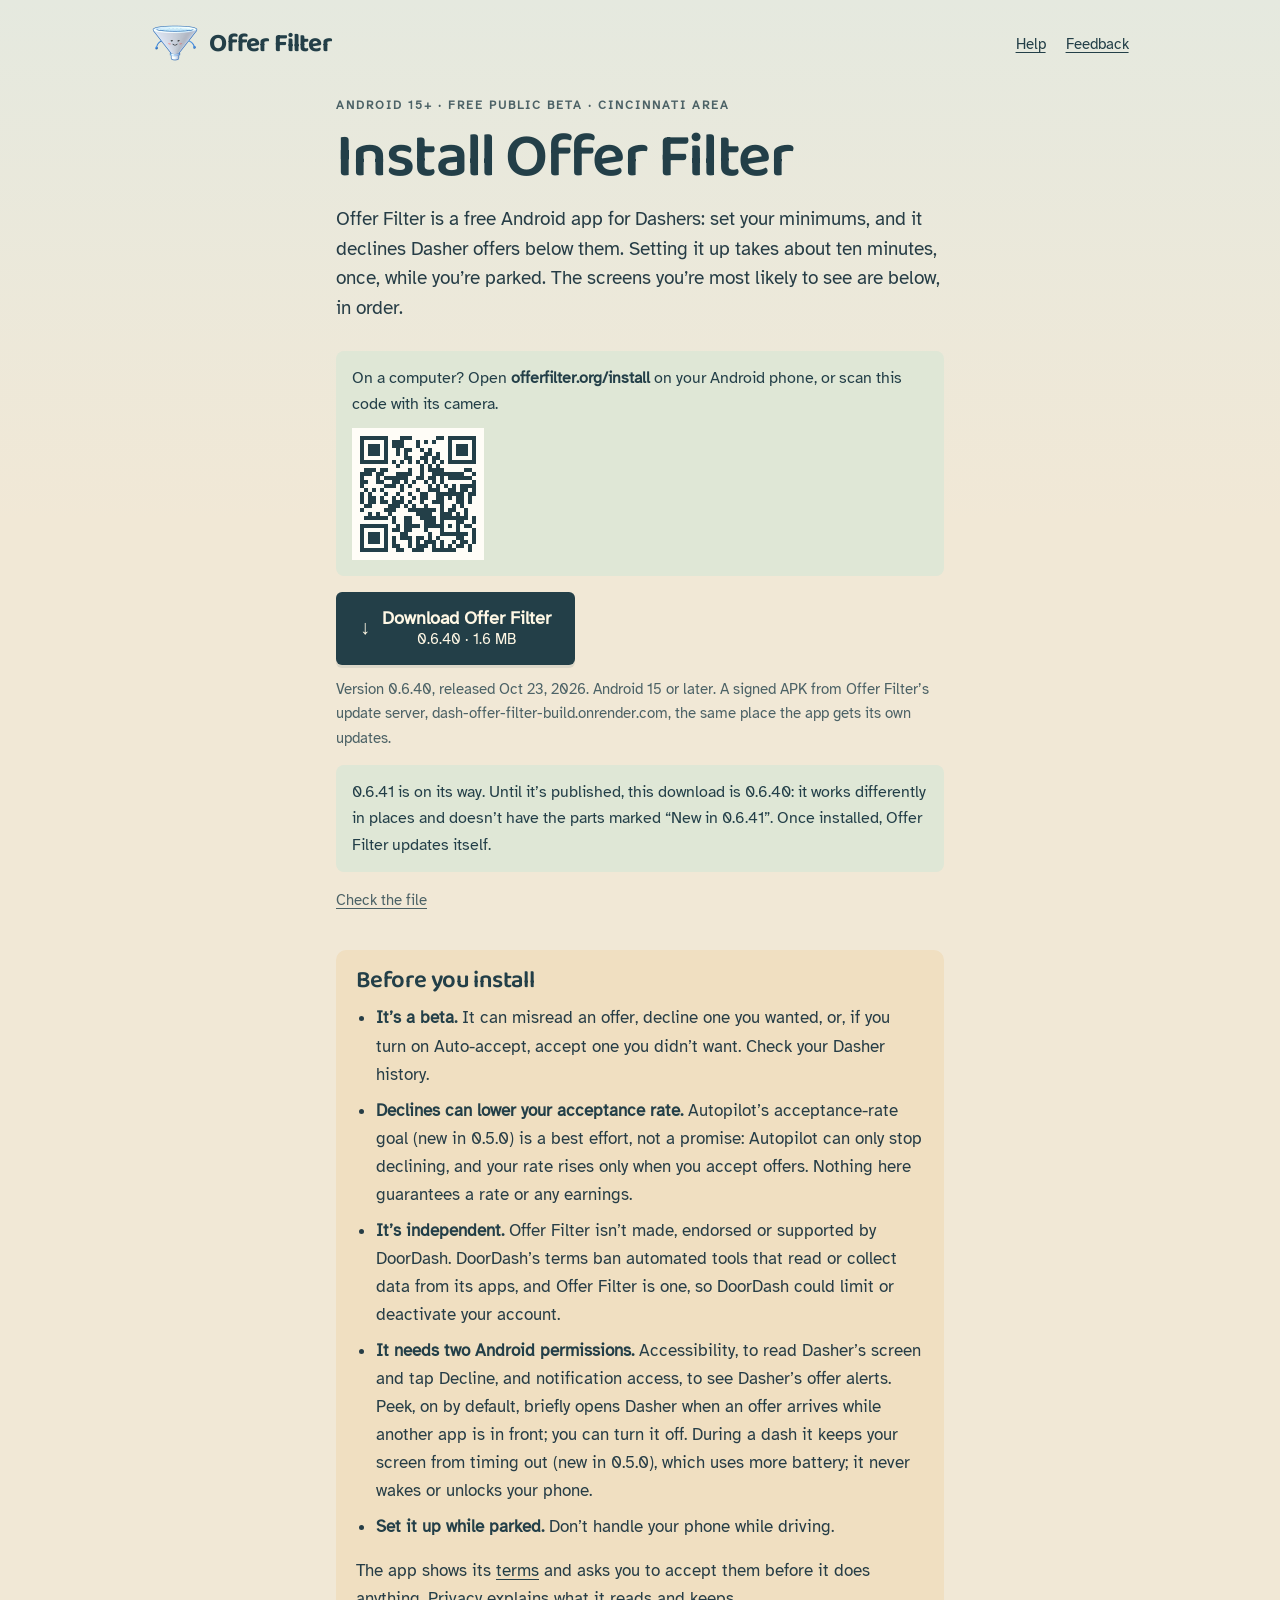
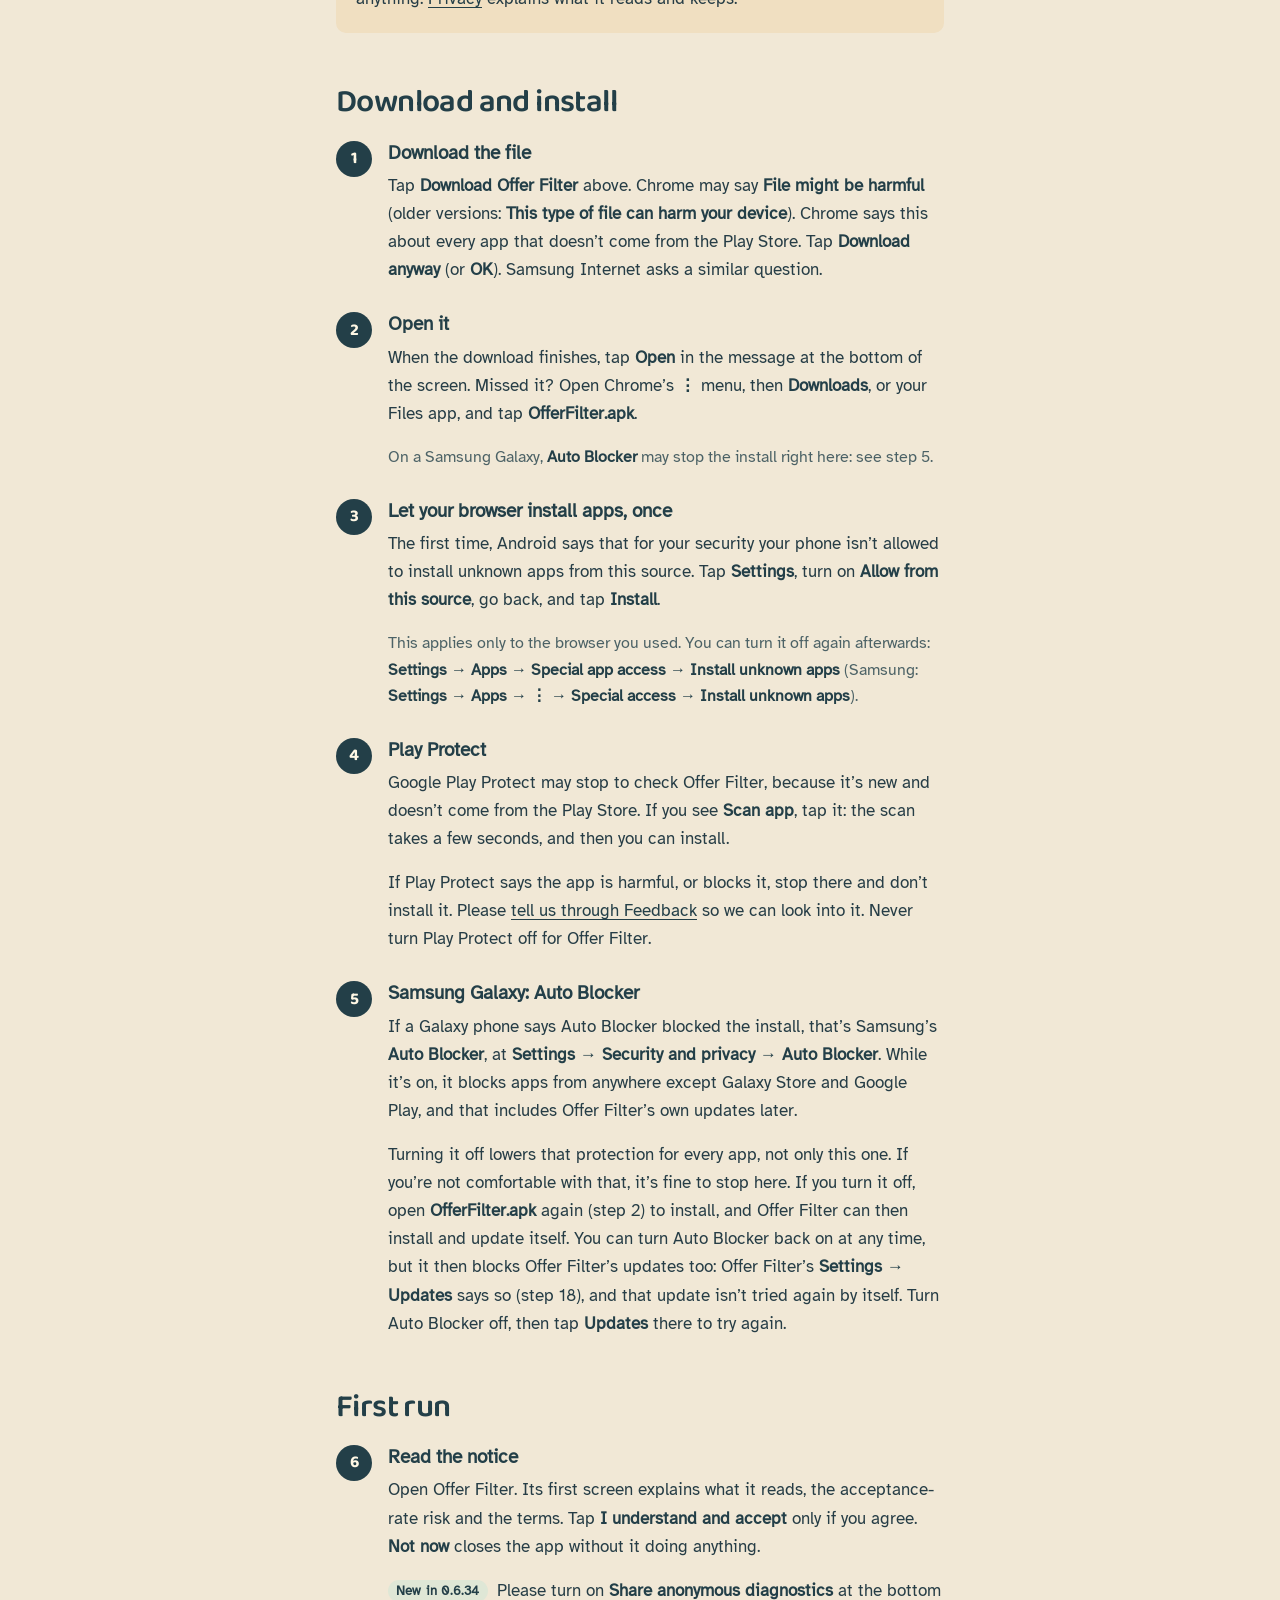
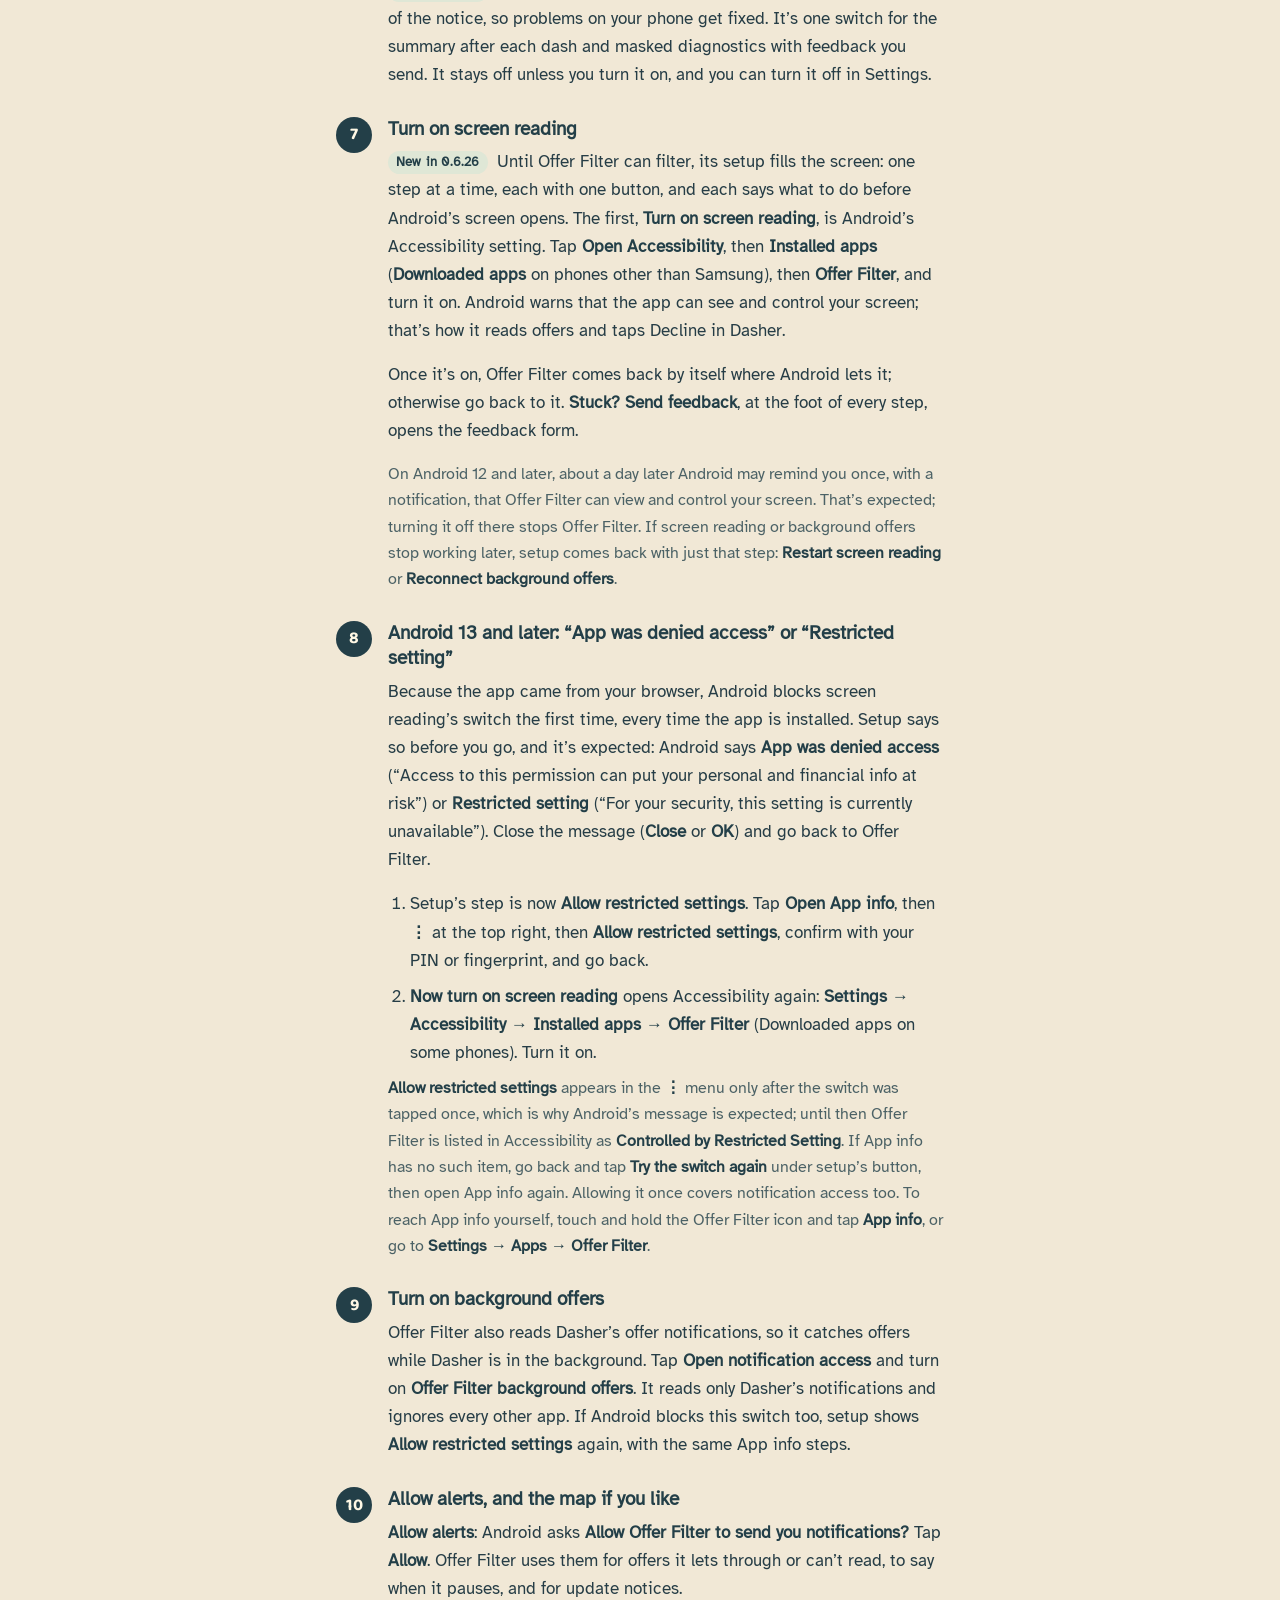
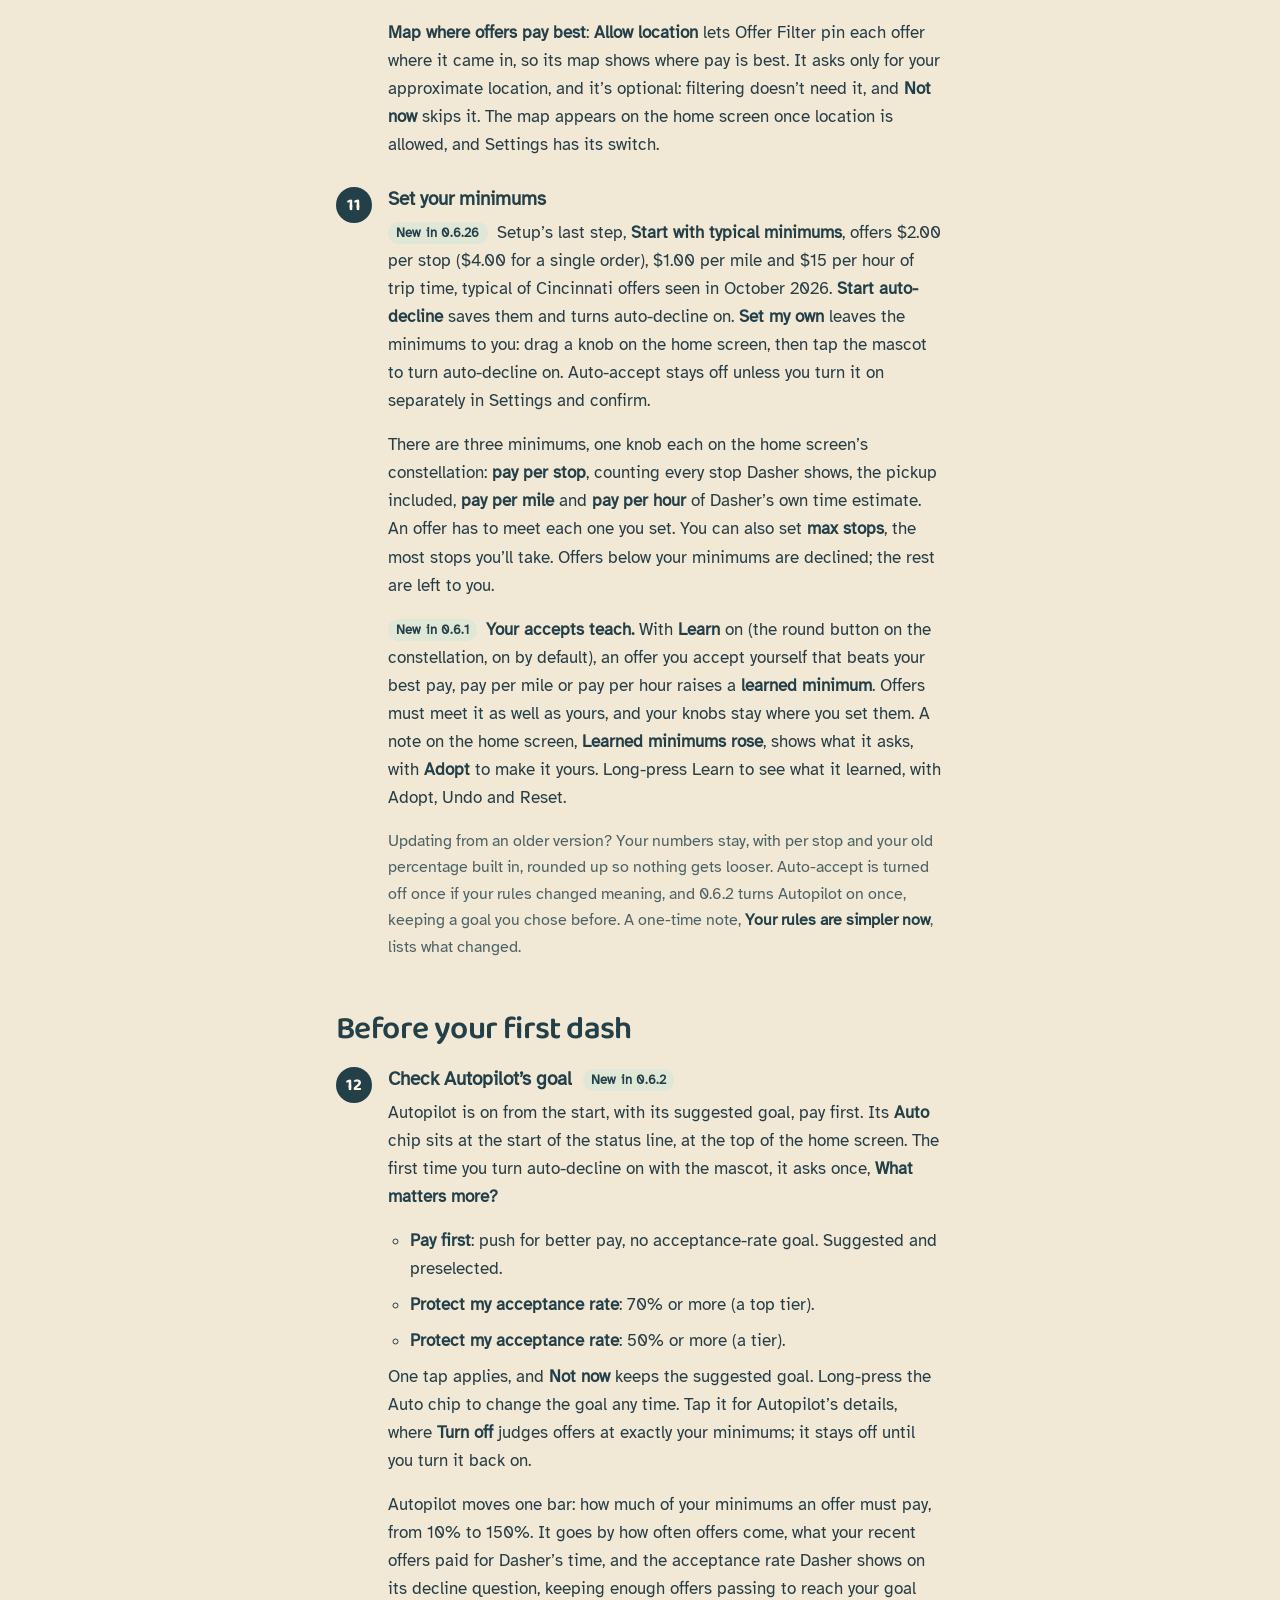
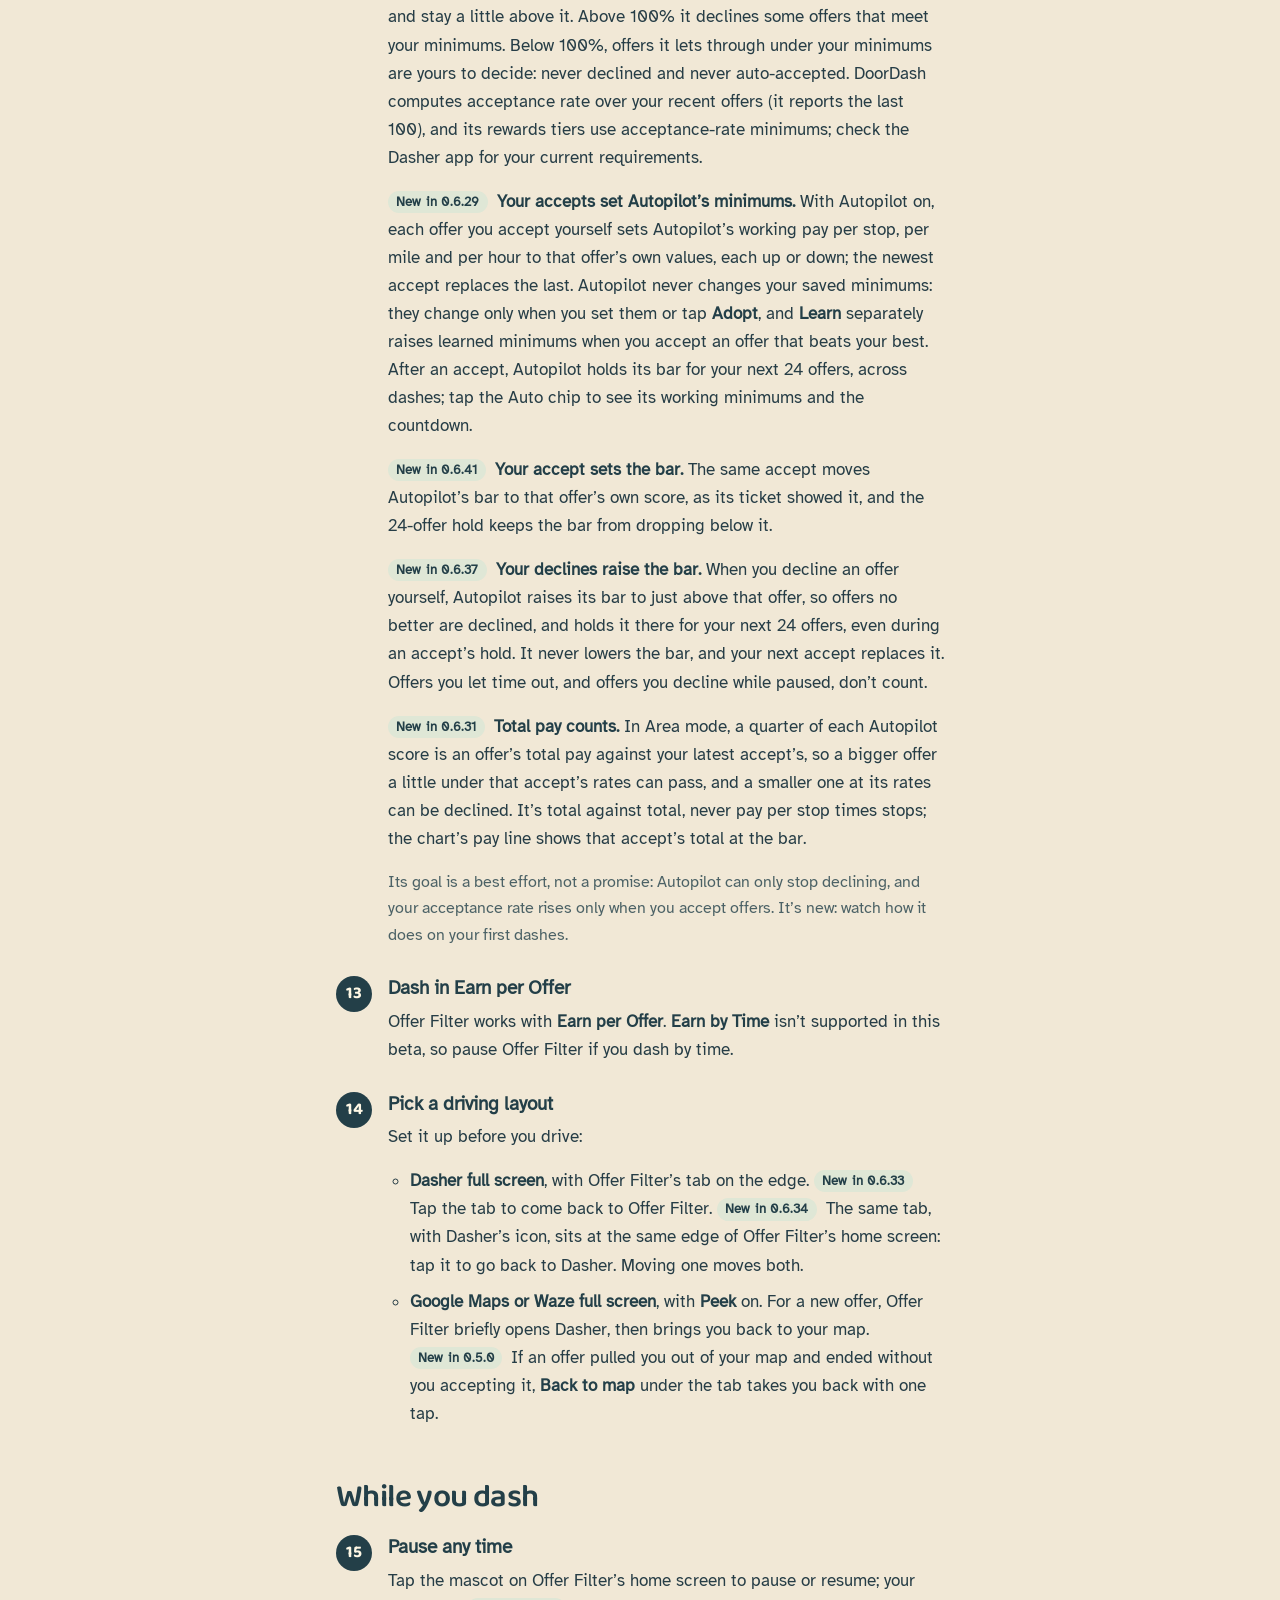
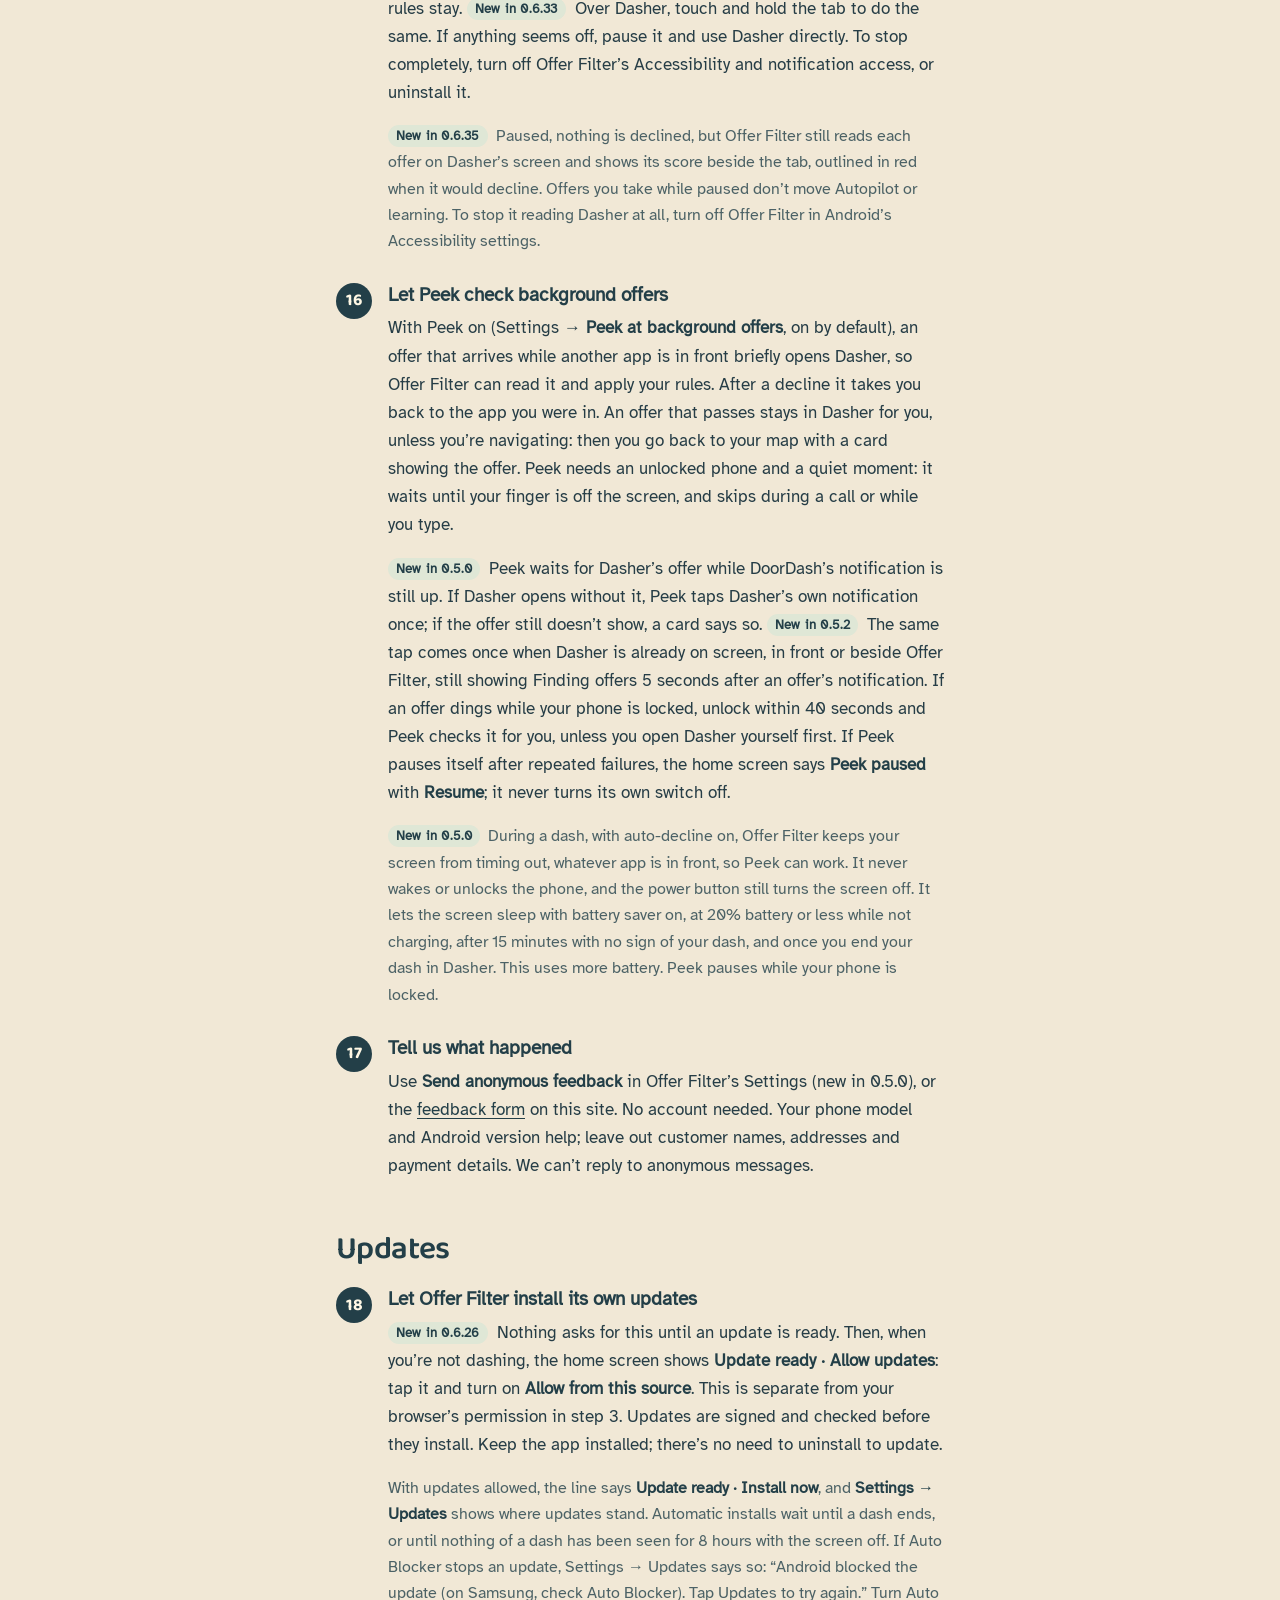
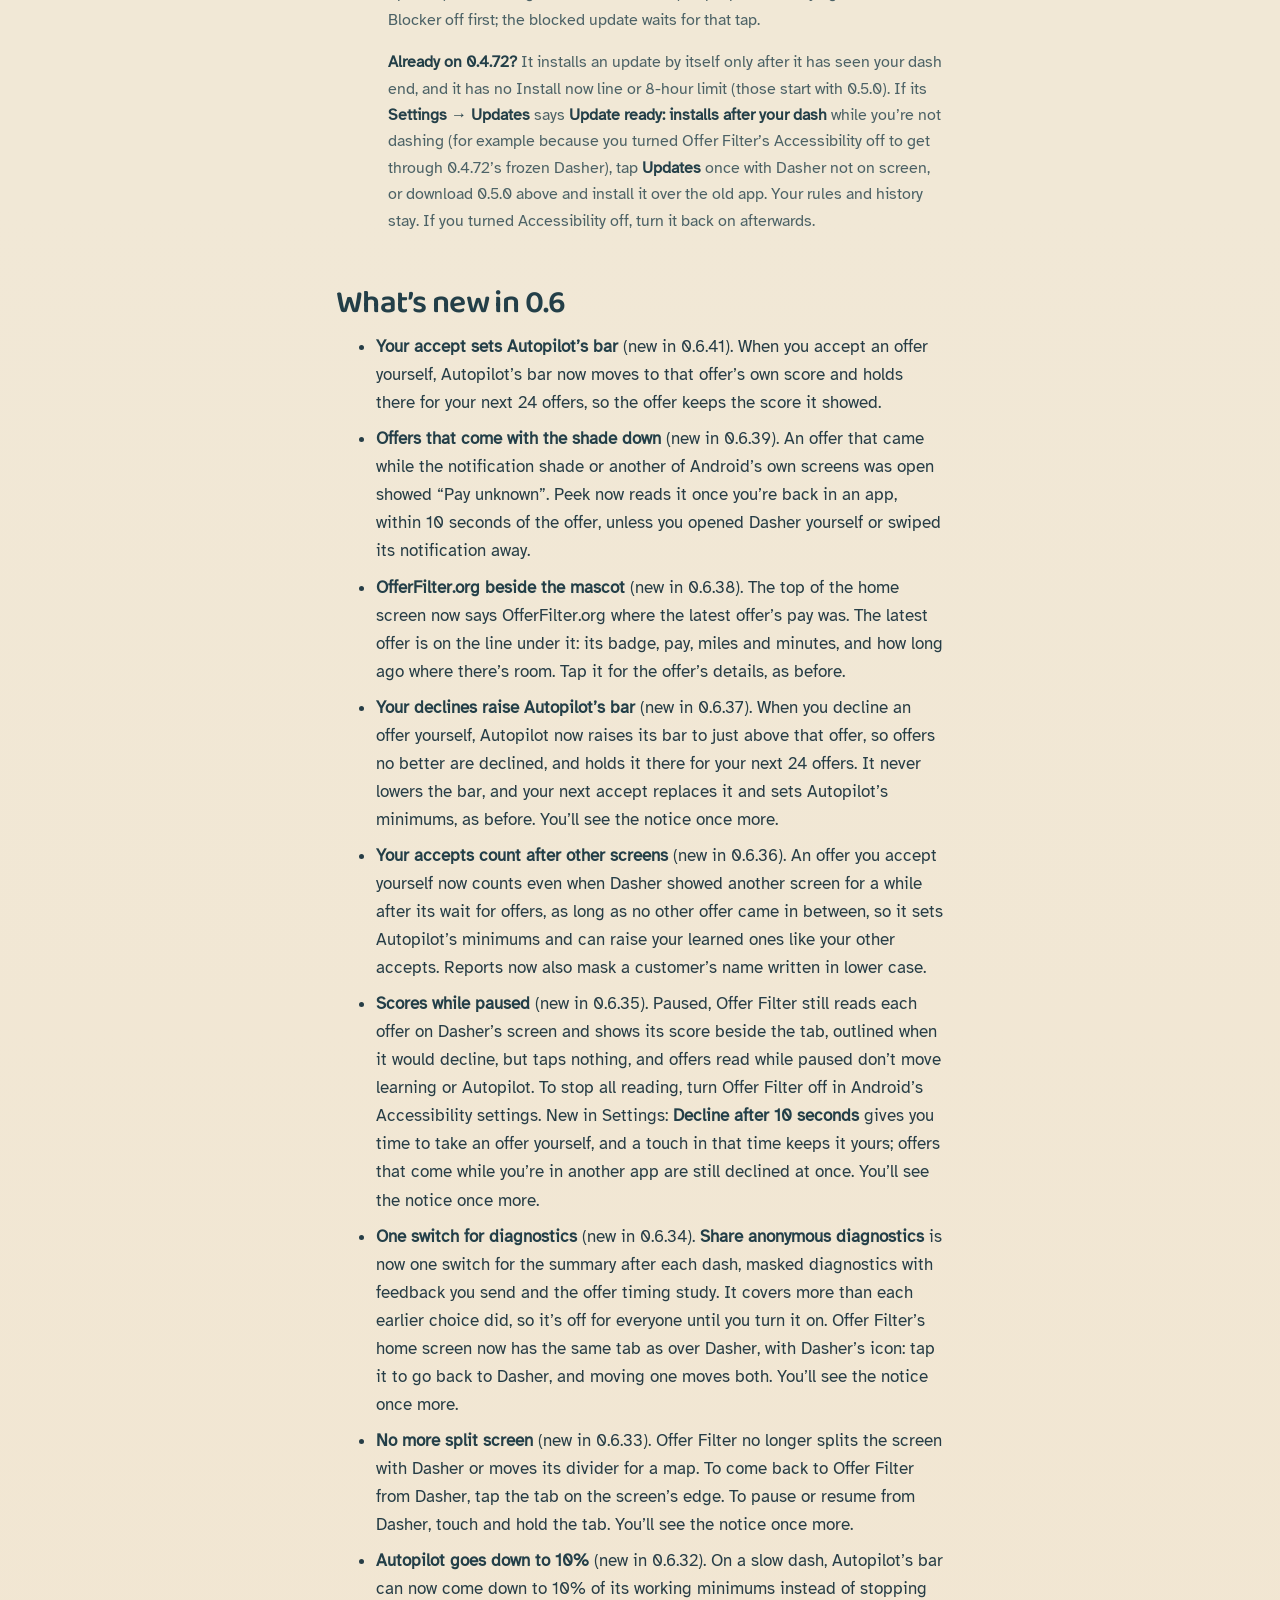
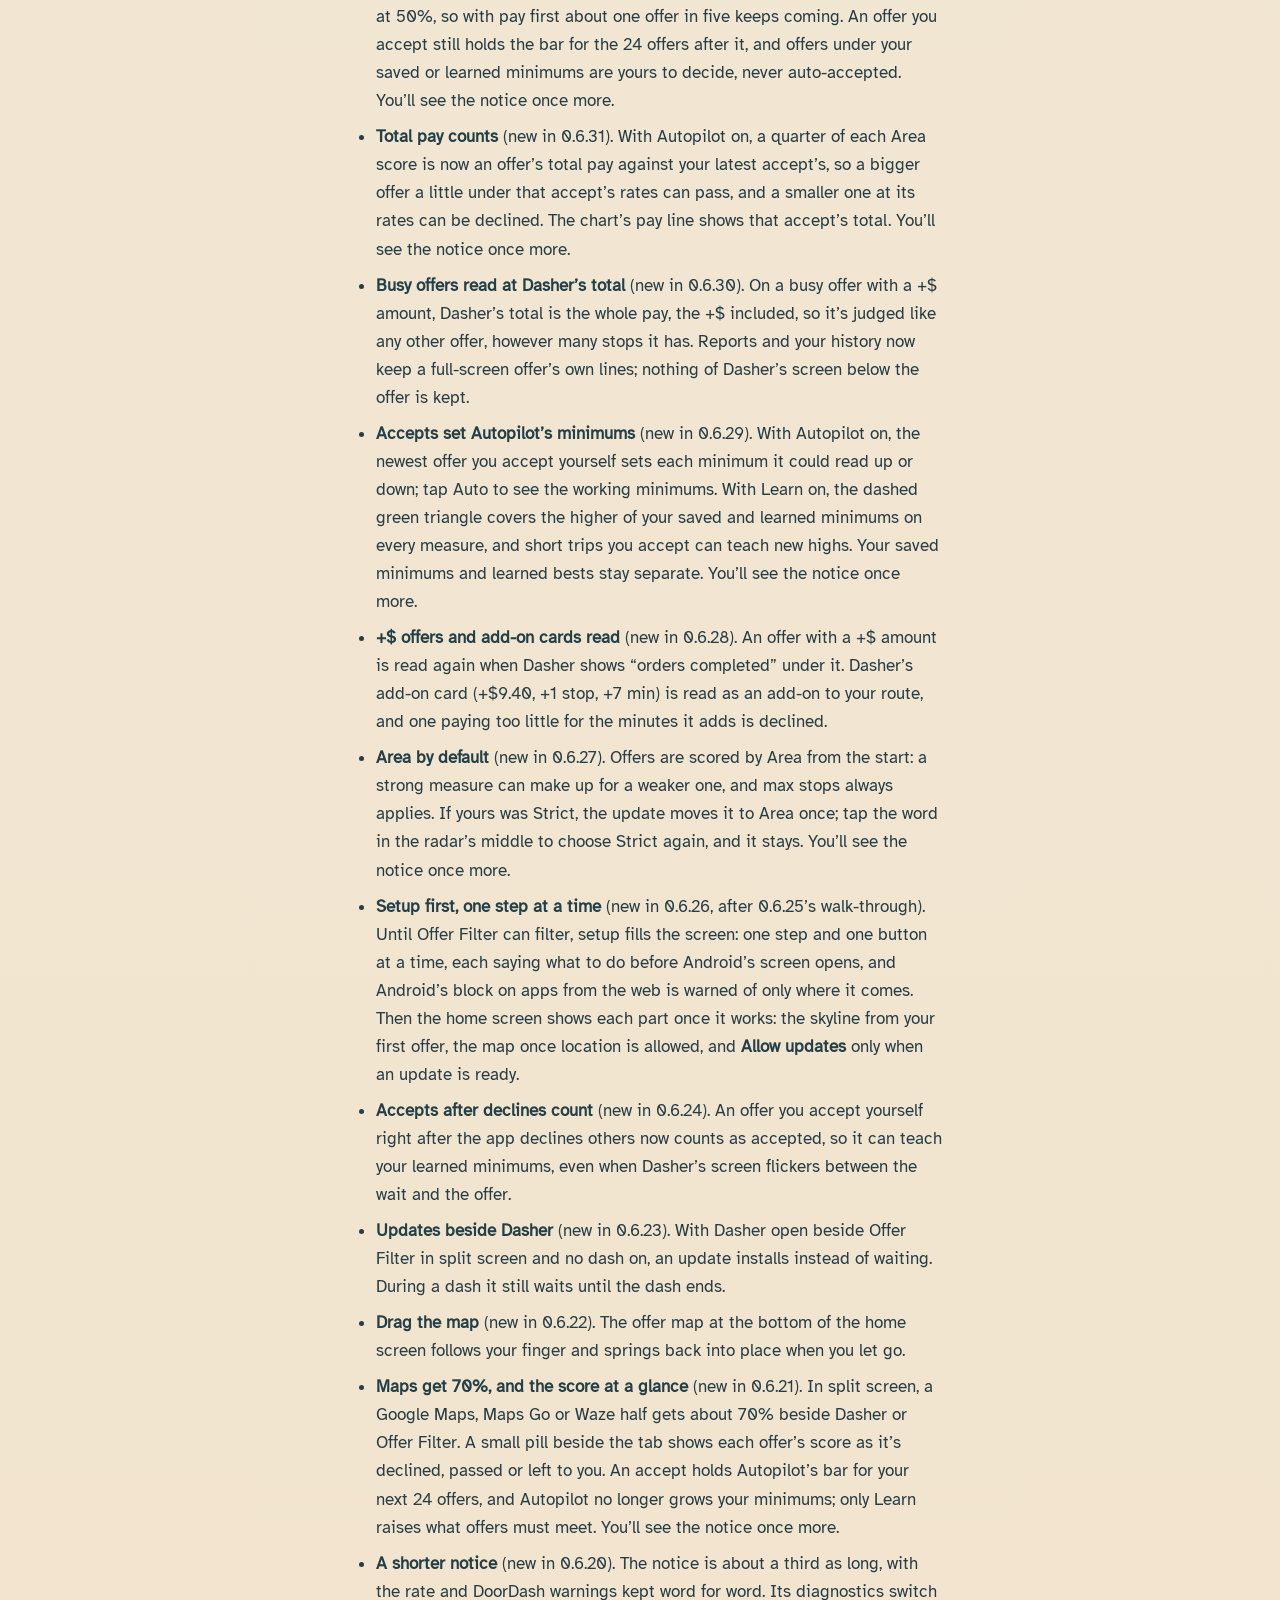
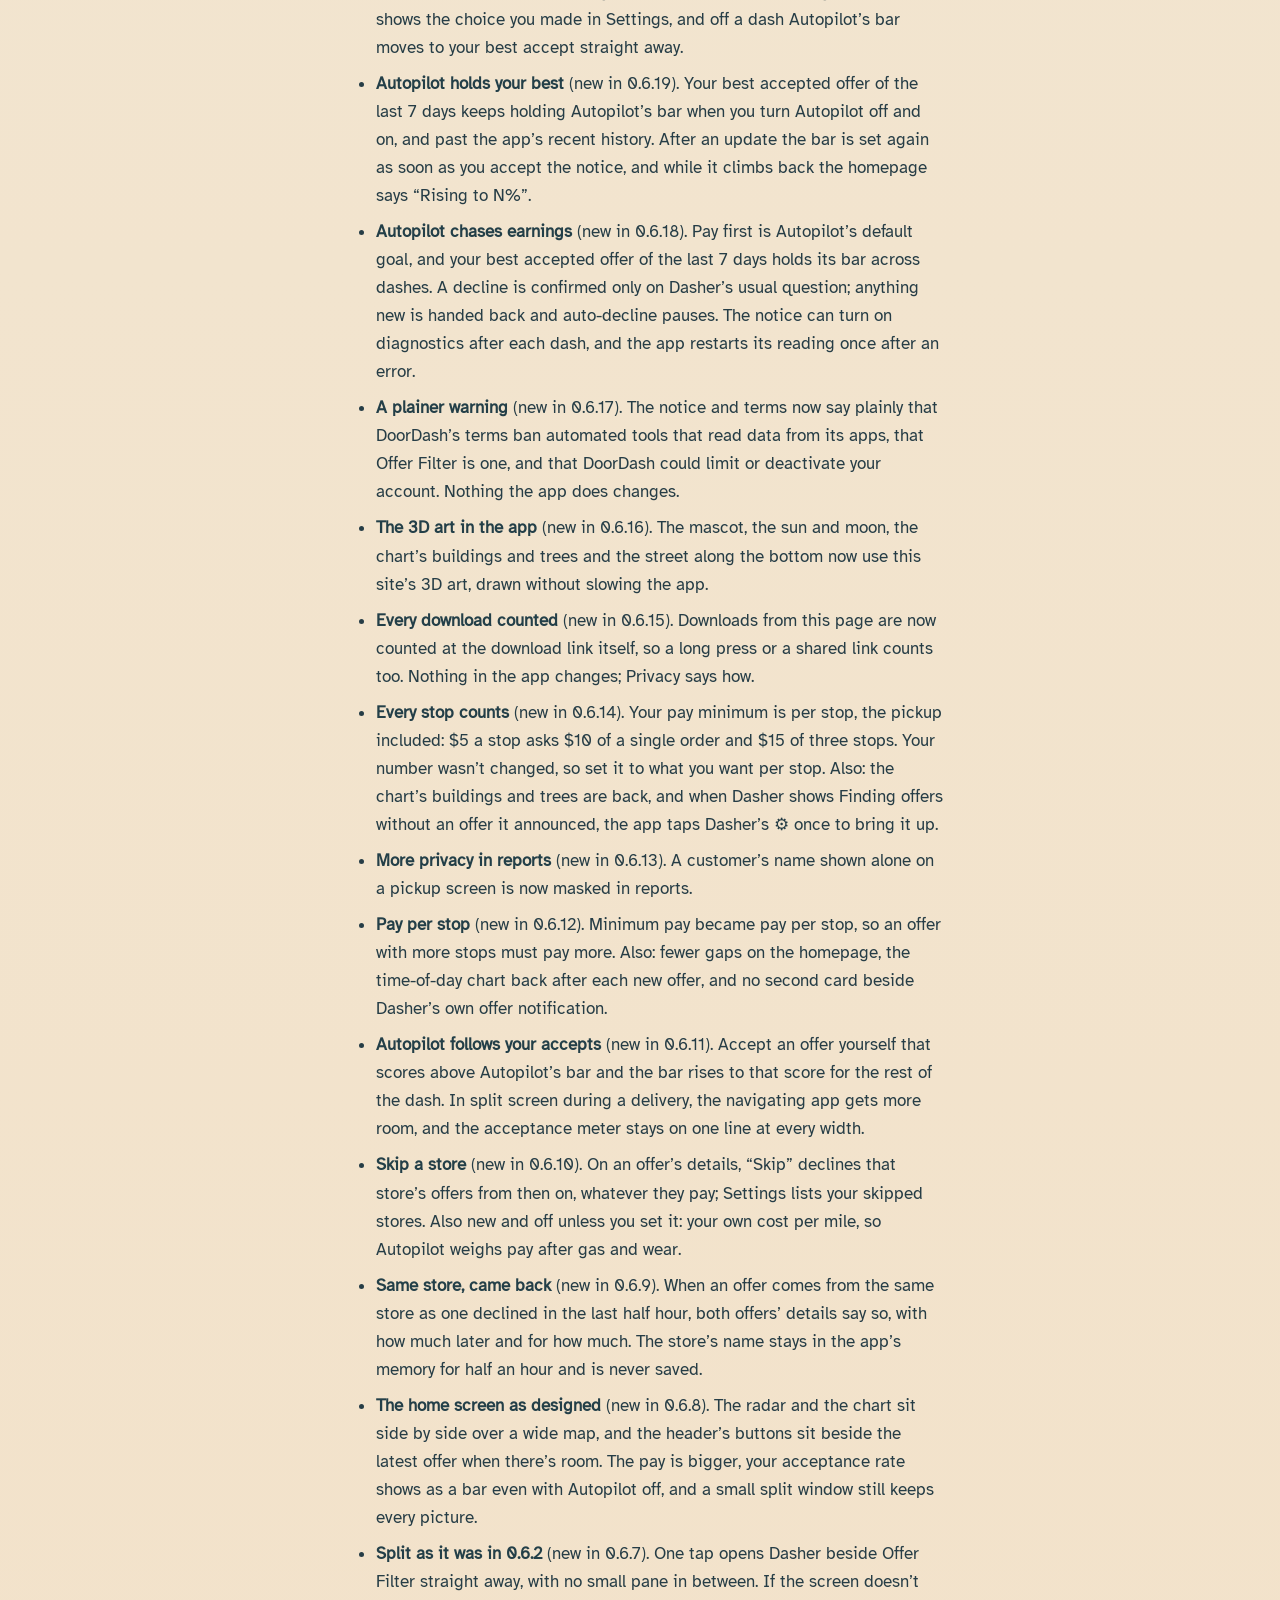
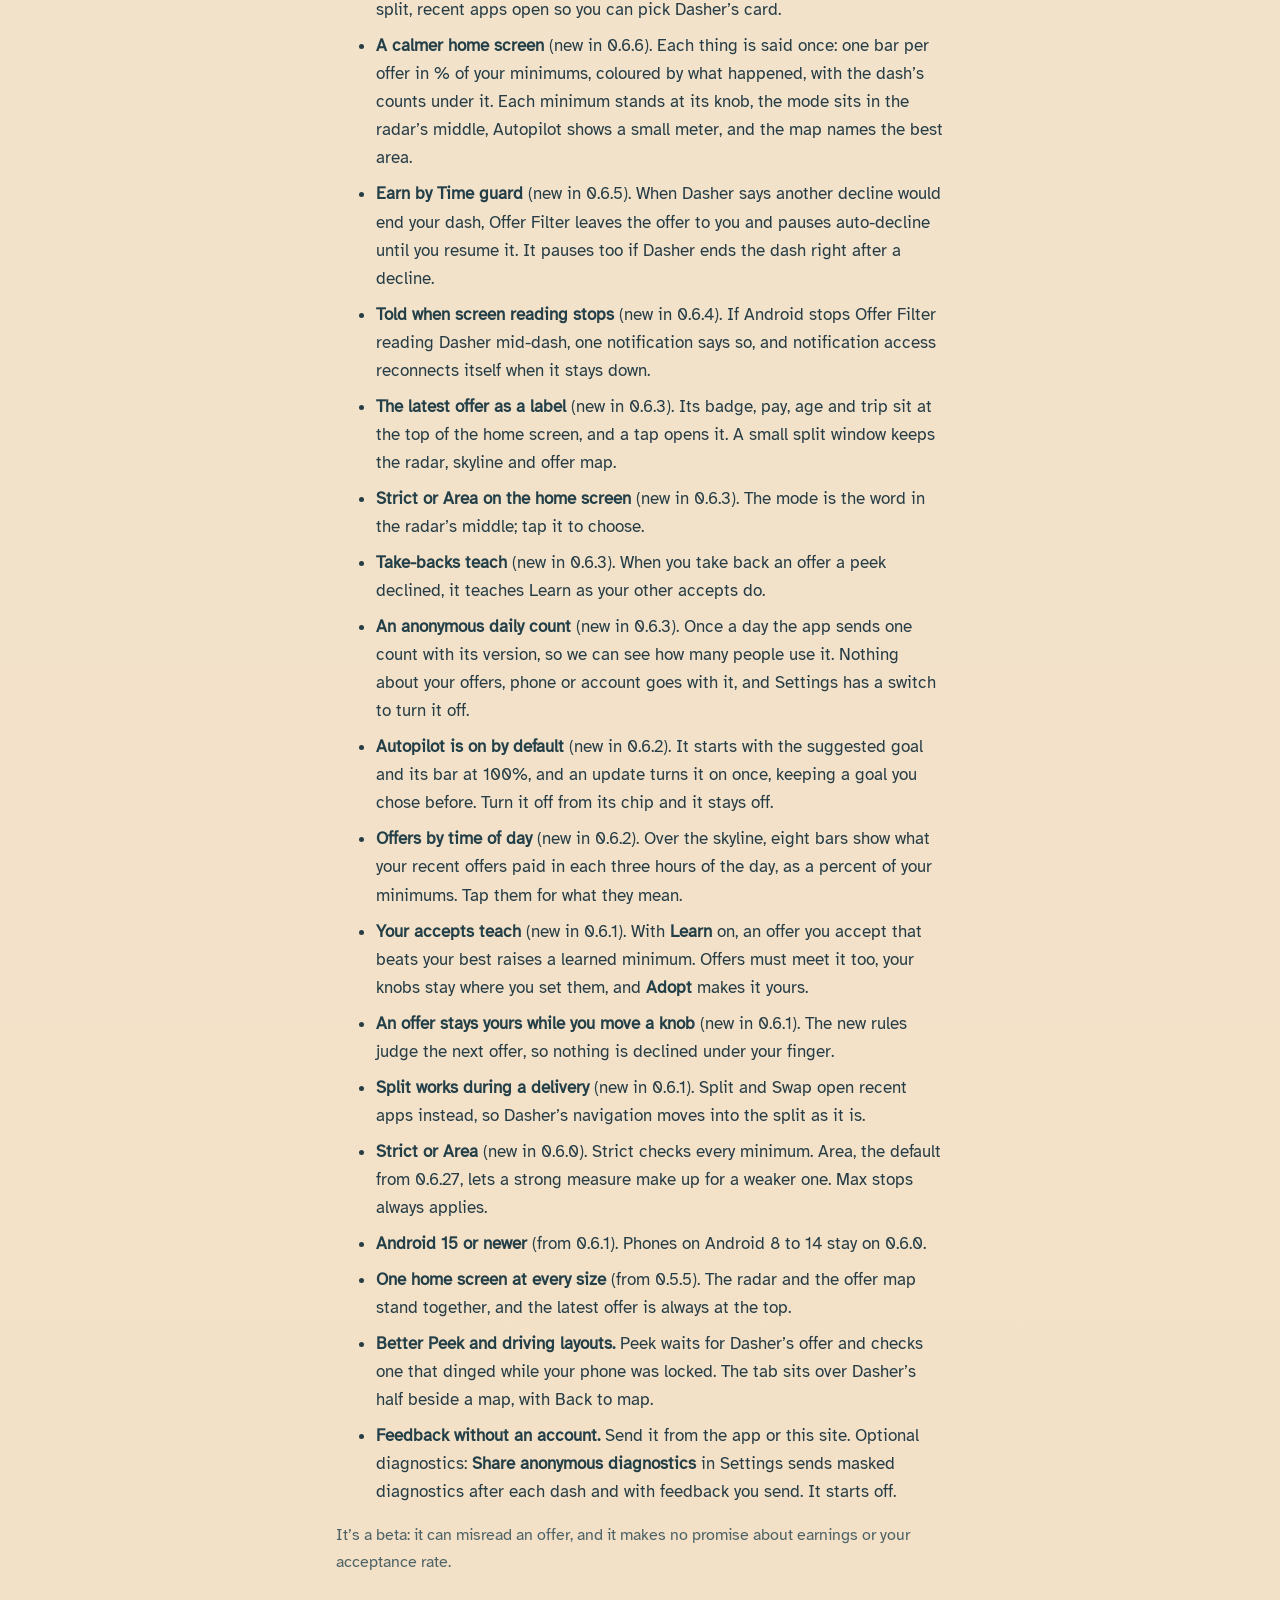
==== commit 1981b946: "Cache-buster 20261023-101 for 0.6.41 Every ?v= on the site moves from 20261023-100 to 20261023-101 s" ====
--- a/install/index.html
+++ b/install/index.html
@@ -15,21 +15,21 @@
 <meta property="og:url" content="https://offerfilter.org/install/">
 <meta property="og:title" content="Install Offer Filter — free Android beta for Dashers">
 <meta property="og:description" content="Download the app and follow the setup steps for Android 15 and later. Public beta in the Cincinnati area.">
-<meta property="og:image" content="https://offerfilter.org/assets/film-poster-wide.jpg?v=20261023-099">
+<meta property="og:image" content="https://offerfilter.org/assets/film-poster-wide.jpg?v=20261023-101">
 <meta property="og:image:width" content="1920">
 <meta property="og:image:height" content="1080">
 <meta property="og:image:alt" content="The Offer Filter mascot beside its name, offerfilter.org, and a Jesus Loves You emblem.">
 <meta name="twitter:card" content="summary_large_image">
-<link rel="icon" type="image/png" sizes="32x32" href="../assets/favicon-32.png?v=20261023-099">
-<link rel="icon" type="image/png" sizes="16x16" href="../assets/favicon-16.png?v=20261023-099">
-<link rel="apple-touch-icon" sizes="180x180" href="../assets/apple-touch-icon.png?v=20261023-099">
-<link rel="preload" href="../assets/baloo2-latin.woff2?v=20261023-099" as="font" type="font/woff2" crossorigin>
-<link rel="stylesheet" href="../doc.css?v=20261023-099">
+<link rel="icon" type="image/png" sizes="32x32" href="../assets/favicon-32.png?v=20261023-101">
+<link rel="icon" type="image/png" sizes="16x16" href="../assets/favicon-16.png?v=20261023-101">
+<link rel="apple-touch-icon" sizes="180x180" href="../assets/apple-touch-icon.png?v=20261023-101">
+<link rel="preload" href="../assets/baloo2-latin.woff2?v=20261023-101" as="font" type="font/woff2" crossorigin>
+<link rel="stylesheet" href="../doc.css?v=20261023-101">
 </head>
 <body>
 <a class="skip-link" href="#main">Skip to content</a>
 <header class="site-header">
-<a class="wordmark" href="../" aria-label="Offer Filter home"><img src="../assets/mascot-3d.webp?v=20261023-099" width="48" height="48" alt=""><span>Offer Filter</span></a>
+<a class="wordmark" href="../" aria-label="Offer Filter home"><img src="../assets/mascot-3d.webp?v=20261023-101" width="48" height="48" alt=""><span>Offer Filter</span></a>
 <nav class="site-nav" aria-label="Site"><a href="../#help">Help</a><a href="../#feedback">Feedback</a></nav>
 </header>
 <main id="main" class="doc">
@@ -115,7 +115,7 @@
 <p>One tap applies, and <strong>Not now</strong> keeps the suggested goal. Long-press the Auto chip to change the goal any time. Tap it for Autopilot’s details, where <strong>Turn off</strong> judges offers at exactly your minimums; it stays off until you turn it back on.</p>
 <p>Autopilot moves one bar: how much of your minimums an offer must pay, from 10% to 150%. It goes by how often offers come, what your recent offers paid for Dasher’s time, and the acceptance rate Dasher shows on its decline question, keeping enough offers passing to reach your goal and stay a little above it. Above 100% it declines some offers that meet your minimums. Below 100%, offers it lets through under your minimums are yours to decide: never declined and never auto-accepted. DoorDash computes acceptance rate over your recent offers (it reports the last 100), and its rewards tiers use acceptance-rate minimums; check the Dasher app for your current requirements.</p>
 <p><span class="since">New in 0.6.29</span> <strong>Your accepts set Autopilot’s minimums.</strong> With Autopilot on, each offer you accept yourself sets Autopilot’s working pay per stop, per mile and per hour to that offer’s own values, each up or down; the newest accept replaces the last. Autopilot never changes your saved minimums: they change only when you set them or tap <strong>Adopt</strong>, and <strong>Learn</strong> separately raises learned minimums when you accept an offer that beats your best. After an accept, Autopilot holds its bar for your next 24 offers, across dashes; tap the Auto chip to see its working minimums and the countdown.</p>
-<p><span class="since">New in 0.6.40</span> <strong>Your accept sets the bar.</strong> The same accept moves Autopilot’s bar to that offer’s own score, as its ticket showed it, and the 24-offer hold keeps the bar from dropping below it. The chart’s purple line follows the bar offer by offer, with a word where it moved (accepted, hold over, 1 in 5 pass…).</p>
+<p><span class="since">New in 0.6.41</span> <strong>Your accept sets the bar.</strong> The same accept moves Autopilot’s bar to that offer’s own score, as its ticket showed it, and the 24-offer hold keeps the bar from dropping below it.</p>
 <p><span class="since">New in 0.6.37</span> <strong>Your declines raise the bar.</strong> When you decline an offer yourself, Autopilot raises its bar to just above that offer, so offers no better are declined, and holds it there for your next 24 offers, even during an accept’s hold. It never lowers the bar, and your next accept replaces it. Offers you let time out, and offers you decline while paused, don’t count.</p>
 <p><span class="since">New in 0.6.31</span> <strong>Total pay counts.</strong> In Area mode, a quarter of each Autopilot score is an offer’s total pay against your latest accept’s, so a bigger offer a little under that accept’s rates can pass, and a smaller one at its rates can be declined. It’s total against total, never pay per stop times stops; the chart’s pay line shows that accept’s total at the bar.</p>
 <p class="note">Its goal is a best effort, not a promise: Autopilot can only stop declining, and your acceptance rate rises only when you accept offers. It’s new: watch how it does on your first dashes.</p></li>
@@ -150,10 +150,10 @@
 <p class="note"><strong>Already on 0.4.72?</strong> It installs an update by itself only after it has seen your dash end, and it has no Install now line or 8-hour limit (those start with 0.5.0). If its <span class="path">Settings → Updates</span> says <strong>Update ready: installs after your dash</strong> while you’re not dashing (for example because you turned Offer Filter’s Accessibility off to get through 0.4.72’s frozen Dasher), tap <strong>Updates</strong> once with Dasher not on screen, or download 0.5.0 above and install it over the old app. Your rules and history stay. If you turned Accessibility off, turn it back on afterwards.</p></li>
 </ol>
 
-<section id="whats-new" data-version-code="132" data-version-name="0.6.40" aria-labelledby="whats-new-title">
+<section id="whats-new" data-version-code="133" data-version-name="0.6.41" aria-labelledby="whats-new-title">
 <h2 id="whats-new-title">What’s new in 0.6</h2>
 <ul>
-<li><strong>Your accept sets Autopilot’s bar</strong> (new in 0.6.40). When you accept an offer yourself, Autopilot’s bar now moves to that offer’s own score and holds there for your next 24 offers, so the offer keeps the score it showed. The chart’s purple bar line now follows the bar offer by offer, with a word where it moved (accepted, hold over, 1 in 5 pass…).</li>
+<li><strong>Your accept sets Autopilot’s bar</strong> (new in 0.6.41). When you accept an offer yourself, Autopilot’s bar now moves to that offer’s own score and holds there for your next 24 offers, so the offer keeps the score it showed.</li>
 <li><strong>Offers that come with the shade down</strong> (new in 0.6.39). An offer that came while the notification shade or another of Android’s own screens was open showed “Pay unknown”. Peek now reads it once you’re back in an app, within 10 seconds of the offer, unless you opened Dasher yourself or swiped its notification away.</li>
 <li><strong>OfferFilter.org beside the mascot</strong> (new in 0.6.38). The top of the home screen now says OfferFilter.org where the latest offer’s pay was. The latest offer is on the line under it: its badge, pay, miles and minutes, and how long ago where there’s room. Tap it for the offer’s details, as before.</li>
 <li><strong>Your declines raise Autopilot’s bar</strong> (new in 0.6.37). When you decline an offer yourself, Autopilot now raises its bar to just above that offer, so offers no better are declined, and holds it there for your next 24 offers. It never lowers the bar, and your next accept replaces it and sets Autopilot’s minimums, as before. You’ll see the notice once more.</li>
@@ -211,8 +211,8 @@
 <nav aria-label="Legal and source"><a href="../">Home</a><a href="../#help">Help</a><a href="../privacy/">Privacy</a><a href="../terms/">Terms</a><a href="../license/">License</a><a href="https://github.com/Dillxn/dasher-offer-filter">Source code (MIT)</a></nav>
 <p class="independent">Offer Filter is independent and isn’t affiliated with DoorDash.</p>
 <p class="contact">Privacy, data deletion or security: <a href="mailto:privacy@offerfilter.org">privacy@offerfilter.org</a></p>
-<div class="signature"><picture><source type="image/webp" srcset="../assets/jesus-loves-you-signature.webp?v=20261023-099"><img src="../assets/jesus-loves-you-signature.png?v=20261023-099" width="432" height="341" loading="lazy" decoding="async" alt="Jesus Loves You. We love each other because He loves us first. 1 John 4:19."></picture></div>
+<div class="signature"><picture><source type="image/webp" srcset="../assets/jesus-loves-you-signature.webp?v=20261023-101"><img src="../assets/jesus-loves-you-signature.png?v=20261023-101" width="432" height="341" loading="lazy" decoding="async" alt="Jesus Loves You. We love each other because He loves us first. 1 John 4:19."></picture></div>
 </footer>
-<script src="install.js?v=20261023-099"></script>
+<script src="install.js?v=20261023-101"></script>
 </body>
 </html>
--- a/doc.css
+++ b/doc.css
@@ -1,6 +1,6 @@
 /* Offer Filter: reading pages (install guide, legal texts, 404). Same fonts, ink and sky as the home page. */
-@font-face{font-family:Baloo;src:url(assets/baloo2-latin.woff2?v=20261023-099) format('woff2');font-weight:400 800;font-display:swap;unicode-range:U+0000-00FF,U+0131,U+0152-0153,U+02BB-02BC,U+02C6,U+02DA,U+02DC,U+2000-206F,U+2074,U+20AC,U+2122,U+2190-2199,U+2212,U+2215,U+FEFF,U+FFFD}
-@font-face{font-family:Atkinson;src:url(assets/atkinson-hyperlegible-latin.woff2?v=20261023-099) format('woff2');font-weight:400;font-display:swap;unicode-range:U+0000-00FF,U+0131,U+0152-0153,U+02BB-02BC,U+02C6,U+02DA,U+02DC,U+2000-206F,U+2074,U+20AC,U+2122,U+2190-2199,U+2212,U+2215,U+FEFF,U+FFFD}
+@font-face{font-family:Baloo;src:url(assets/baloo2-latin.woff2?v=20261023-101) format('woff2');font-weight:400 800;font-display:swap;unicode-range:U+0000-00FF,U+0131,U+0152-0153,U+02BB-02BC,U+02C6,U+02DA,U+02DC,U+2000-206F,U+2074,U+20AC,U+2122,U+2190-2199,U+2212,U+2215,U+FEFF,U+FFFD}
+@font-face{font-family:Atkinson;src:url(assets/atkinson-hyperlegible-latin.woff2?v=20261023-101) format('woff2');font-weight:400;font-display:swap;unicode-range:U+0000-00FF,U+0131,U+0152-0153,U+02BB-02BC,U+02C6,U+02DA,U+02DC,U+2000-206F,U+2074,U+20AC,U+2122,U+2190-2199,U+2212,U+2215,U+FEFF,U+FFFD}
 :root{--ink:#233f48;--on-ink:#fff8e5;--ink-hover:#305665;--text:#263d46;--muted:#4c6266;--paper:#f6f1e6;--field:#fffdf7;--sand:#f0dfc1;--sage:#dfe7d6;--line:#233f4826;--focus:#1b3640;--halo:#fffaf0;--sky-top:#e5e9df;--sky-mid:#f1e8d6;--sky-low:#f3e0c6;color-scheme:light dark}
 /* Dark mode: the home page's night sky and night dialogs. Print keeps the light page. */
 @media screen and (prefers-color-scheme:dark){:root{--ink:#dbe5cf;--on-ink:#17374a;--ink-hover:#eef3e6;--text:#e9e5d5;--muted:#b7c4c0;--paper:#172737;--field:#21344a;--sand:#3a3427;--sage:#22393b;--line:#d7dec53d;--focus:#ffe2a8;--halo:#142231;--sky-top:#102032;--sky-mid:#172737;--sky-low:#203649}.signature img{filter:brightness(0) invert(1)}}
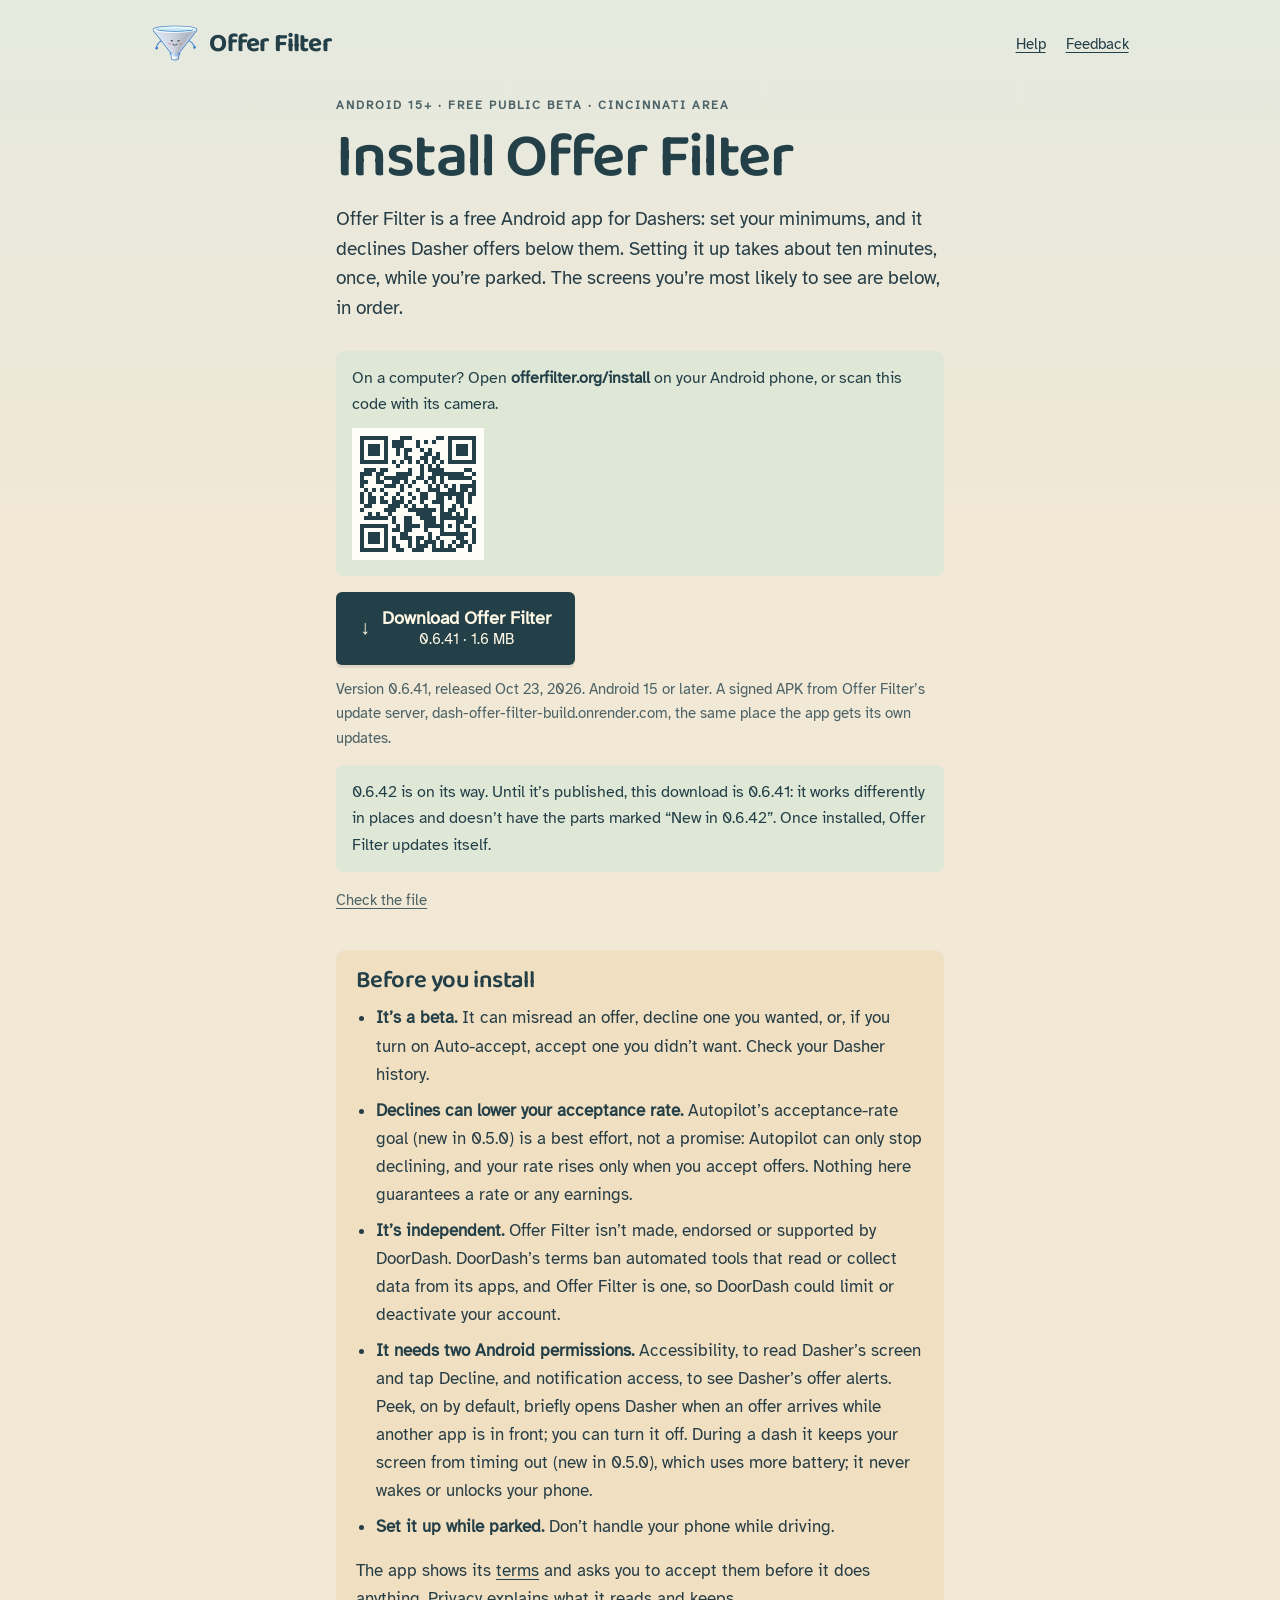
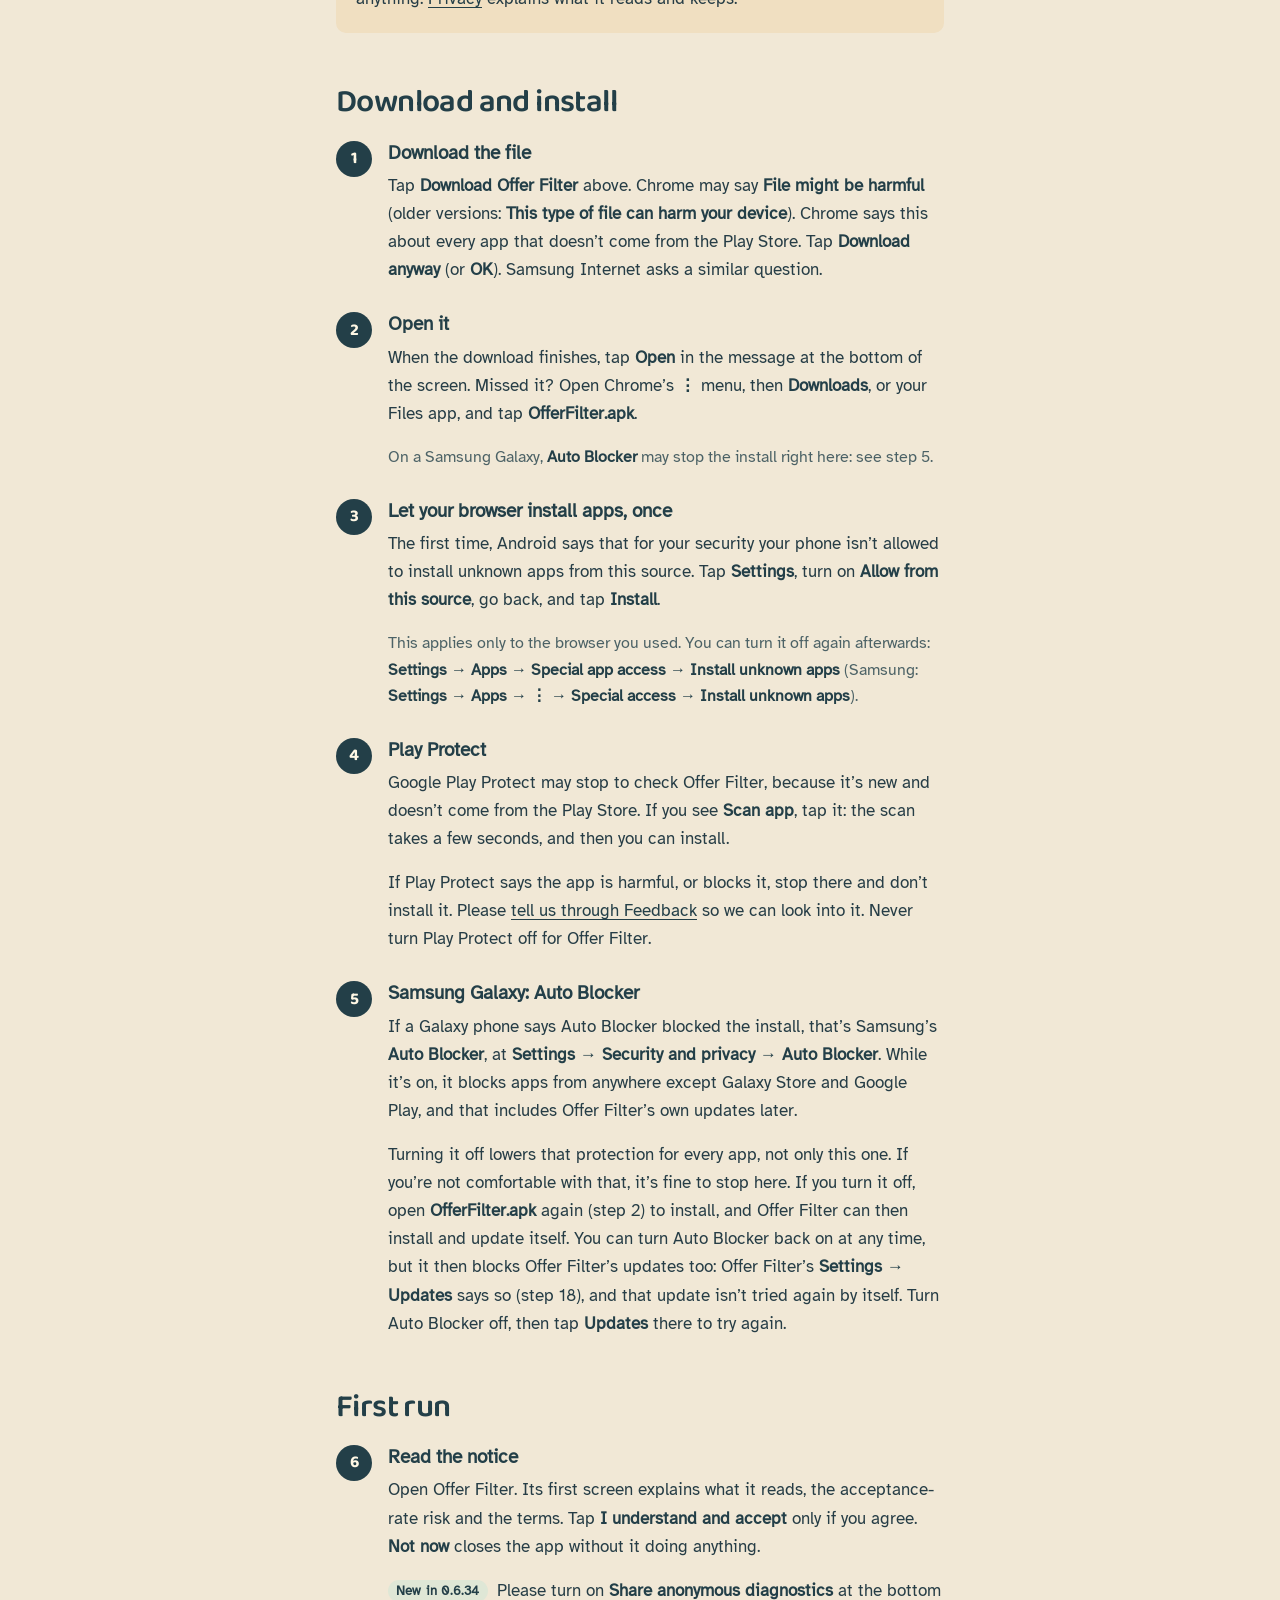
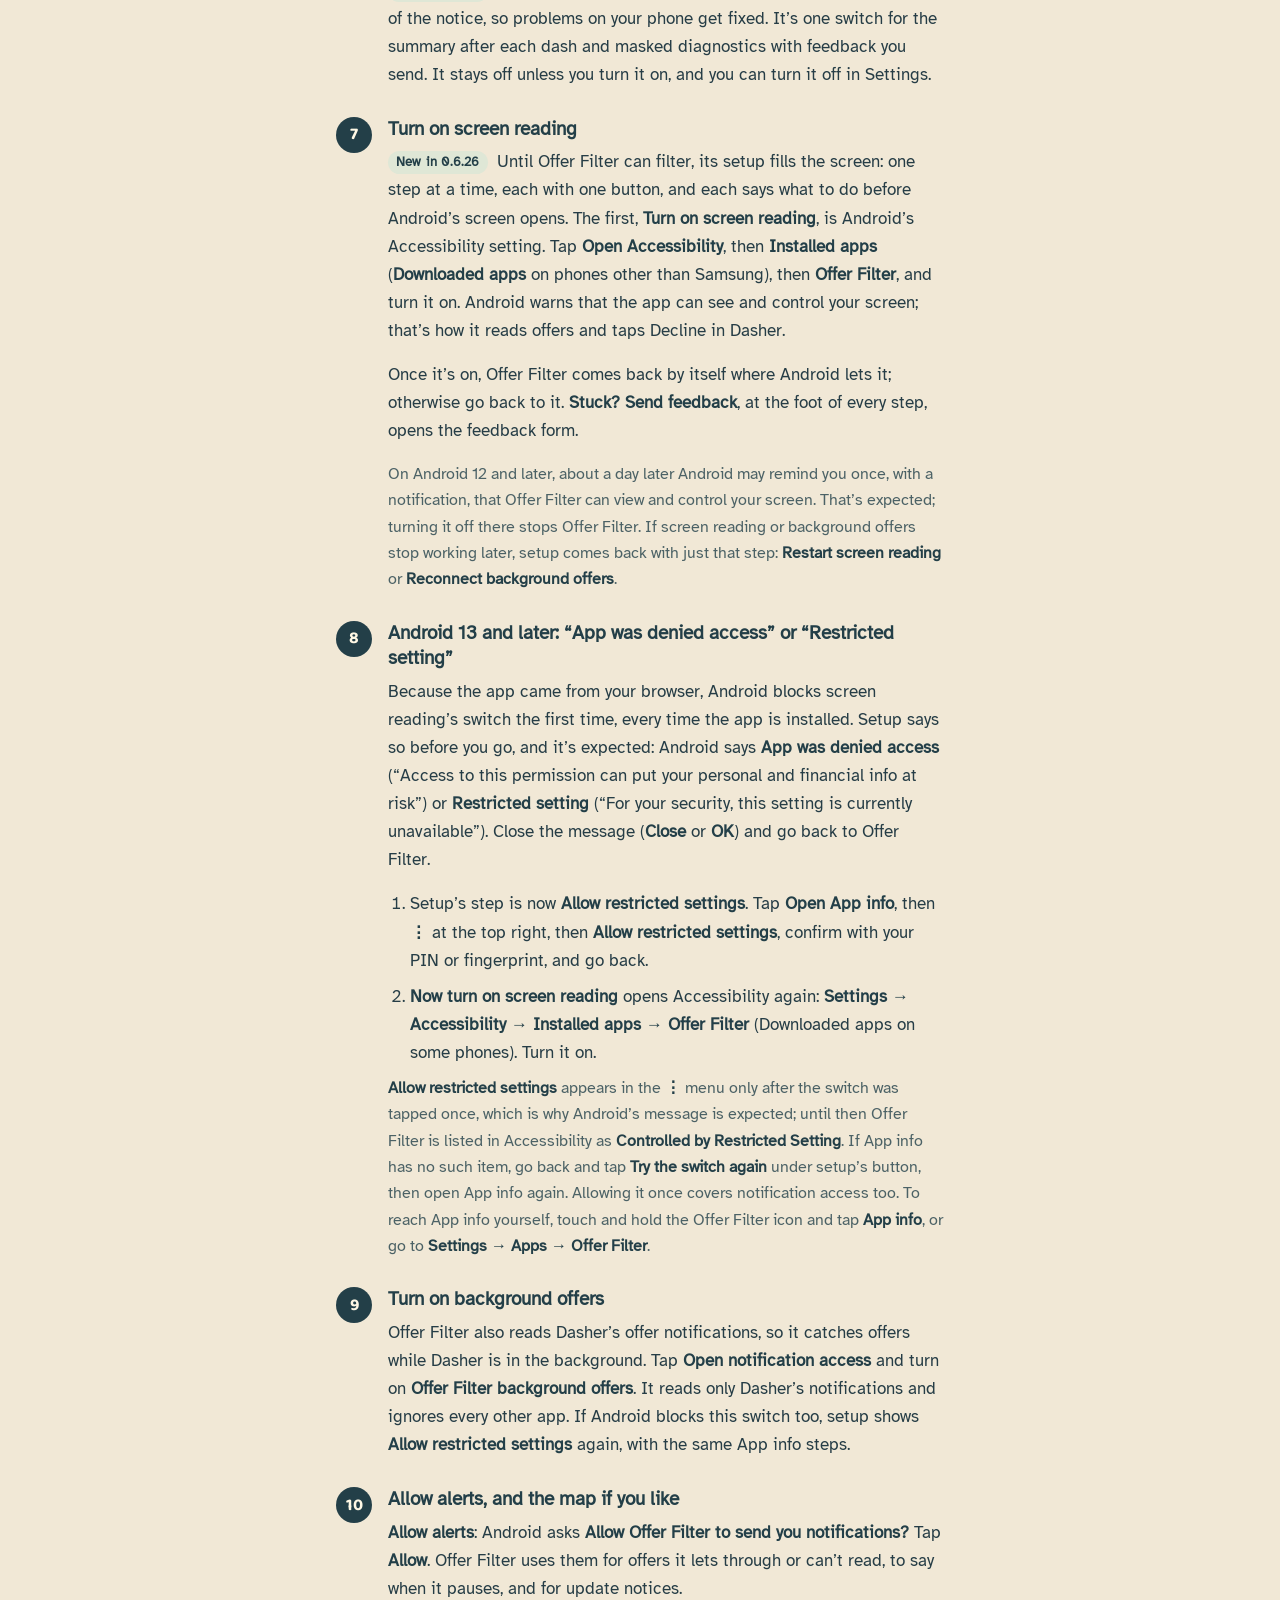
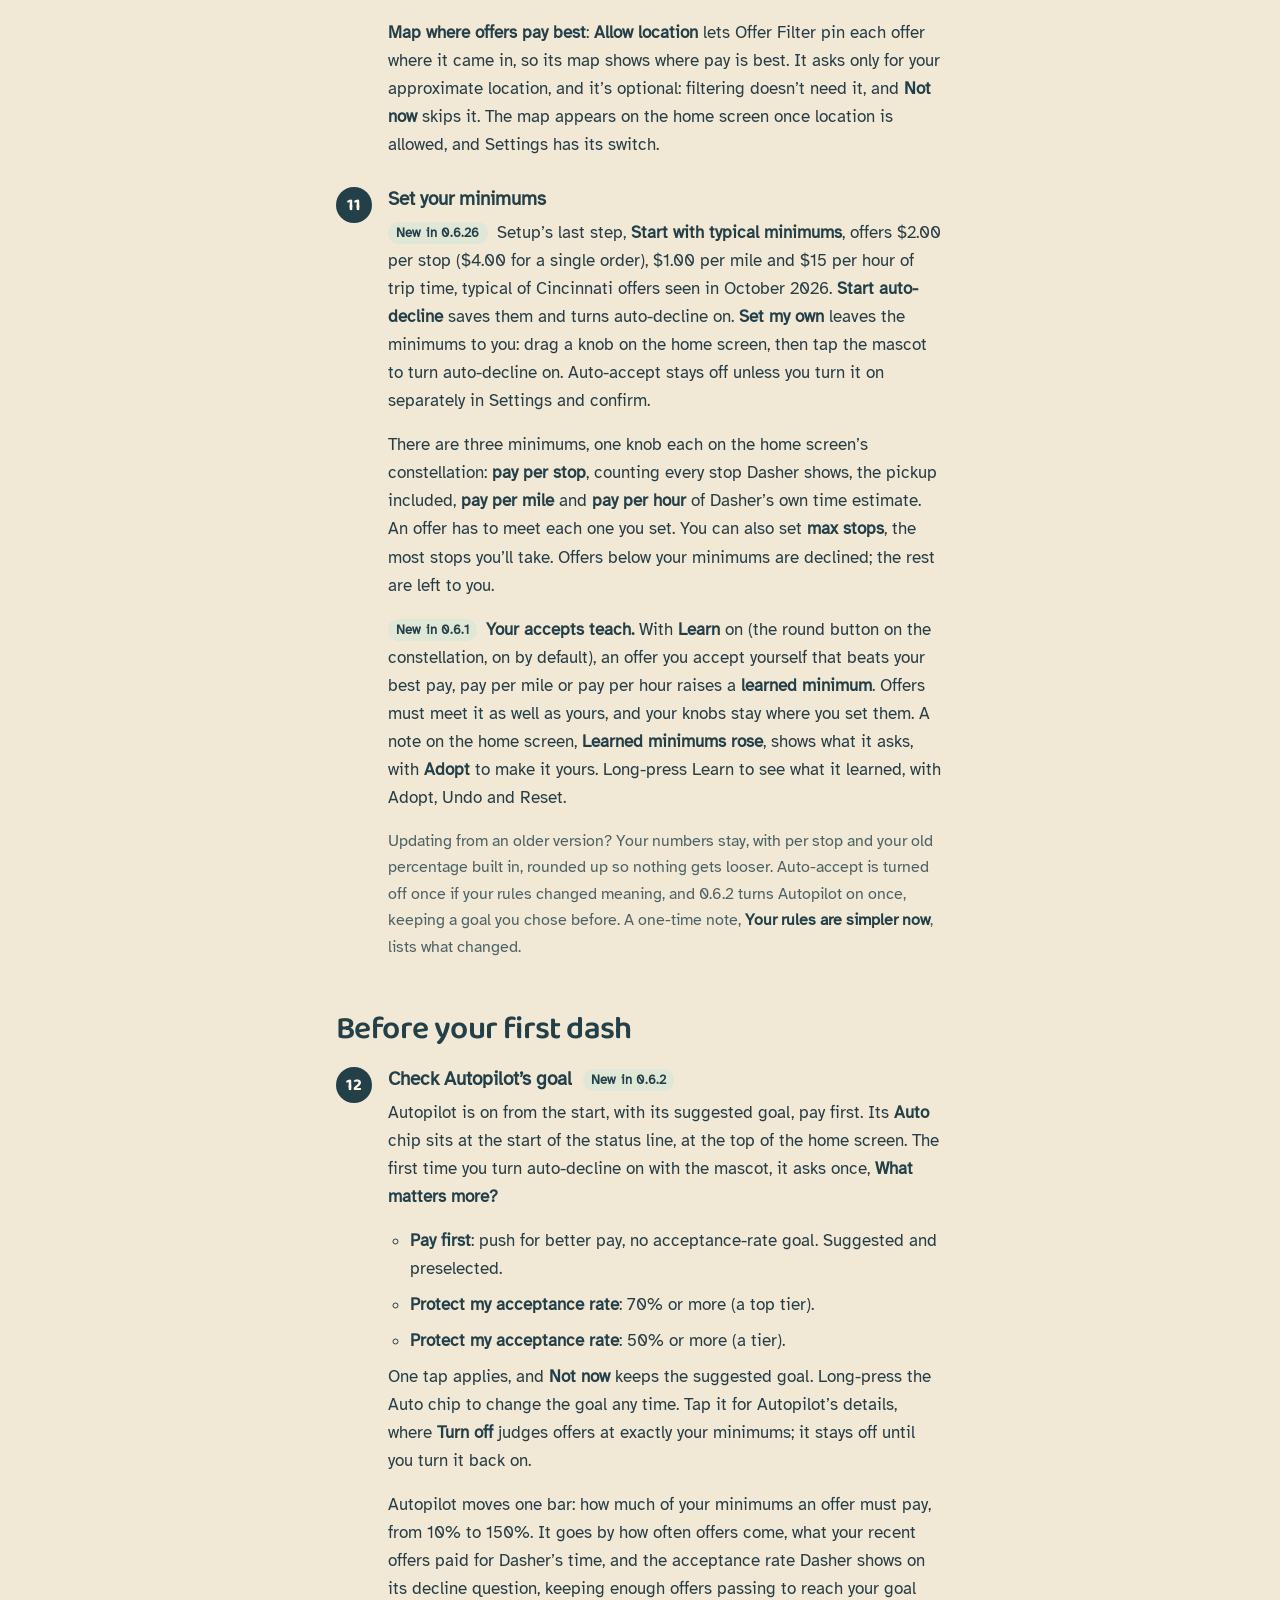
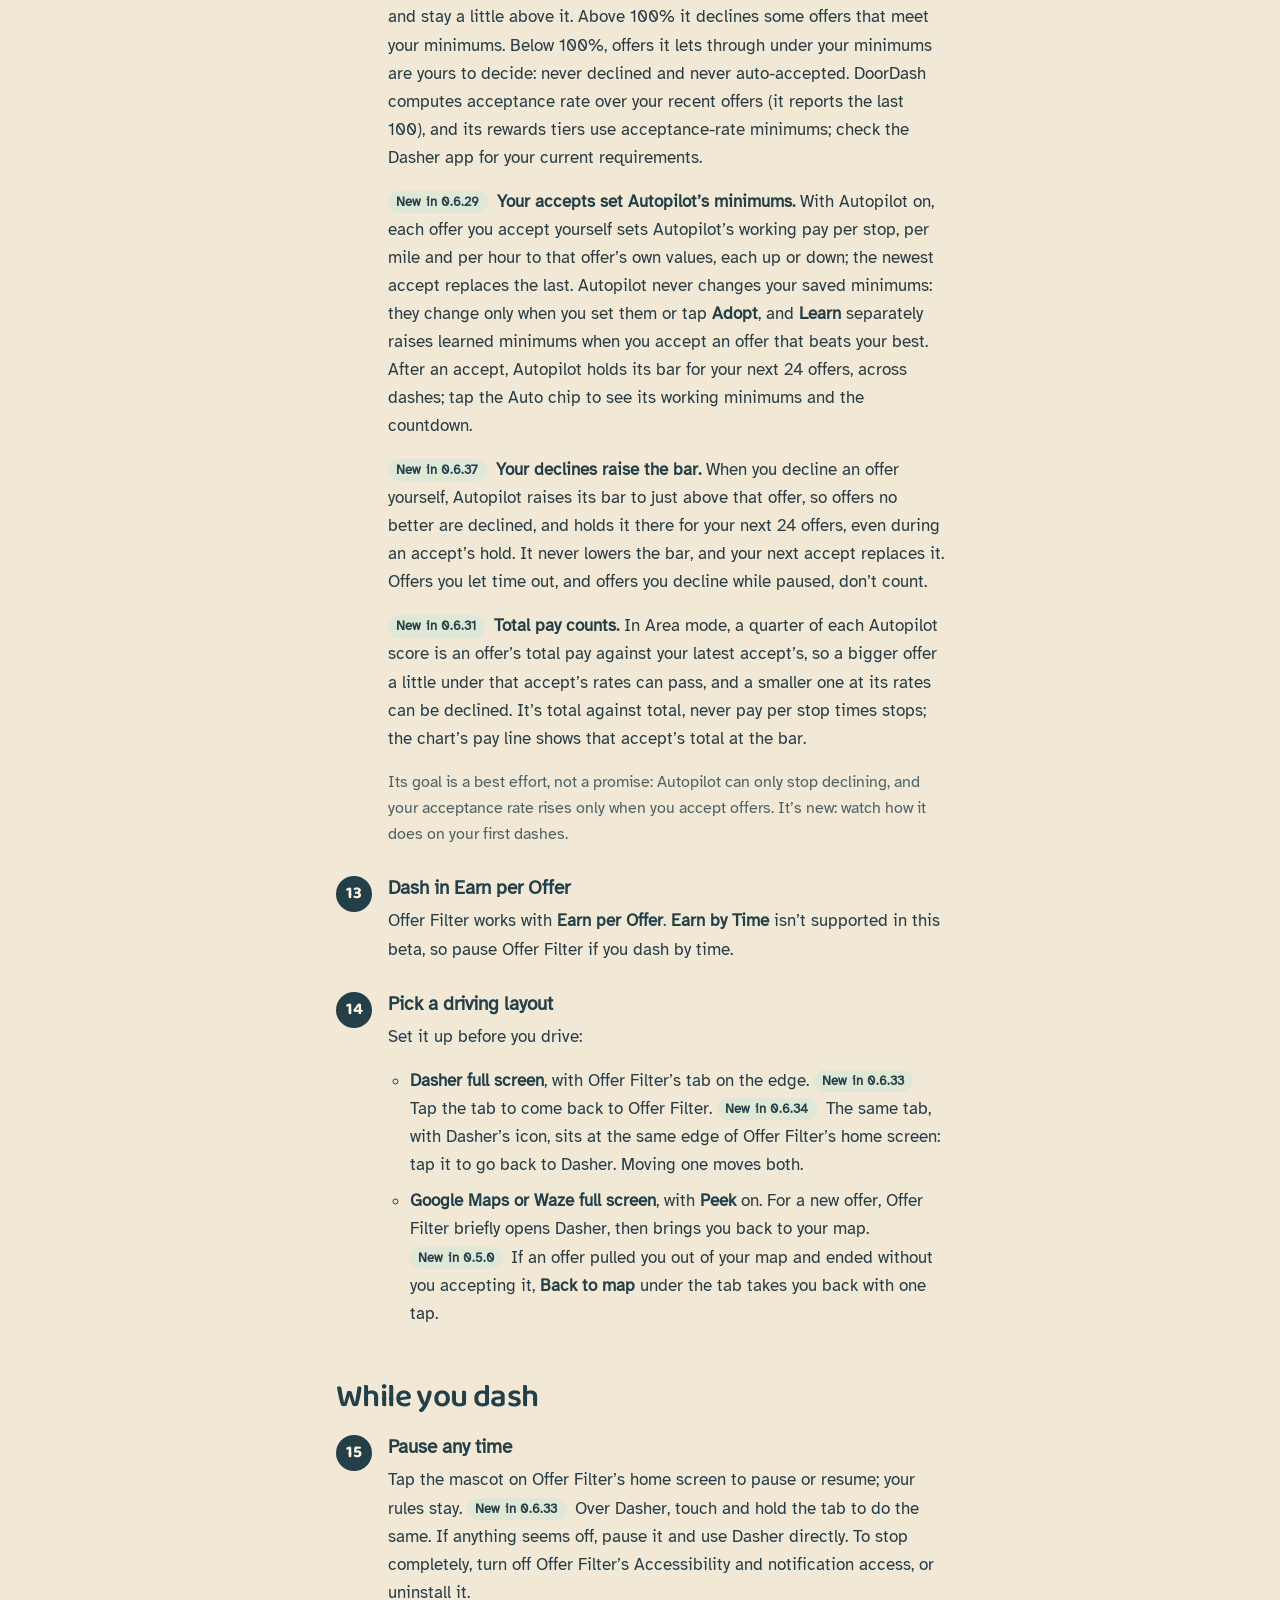
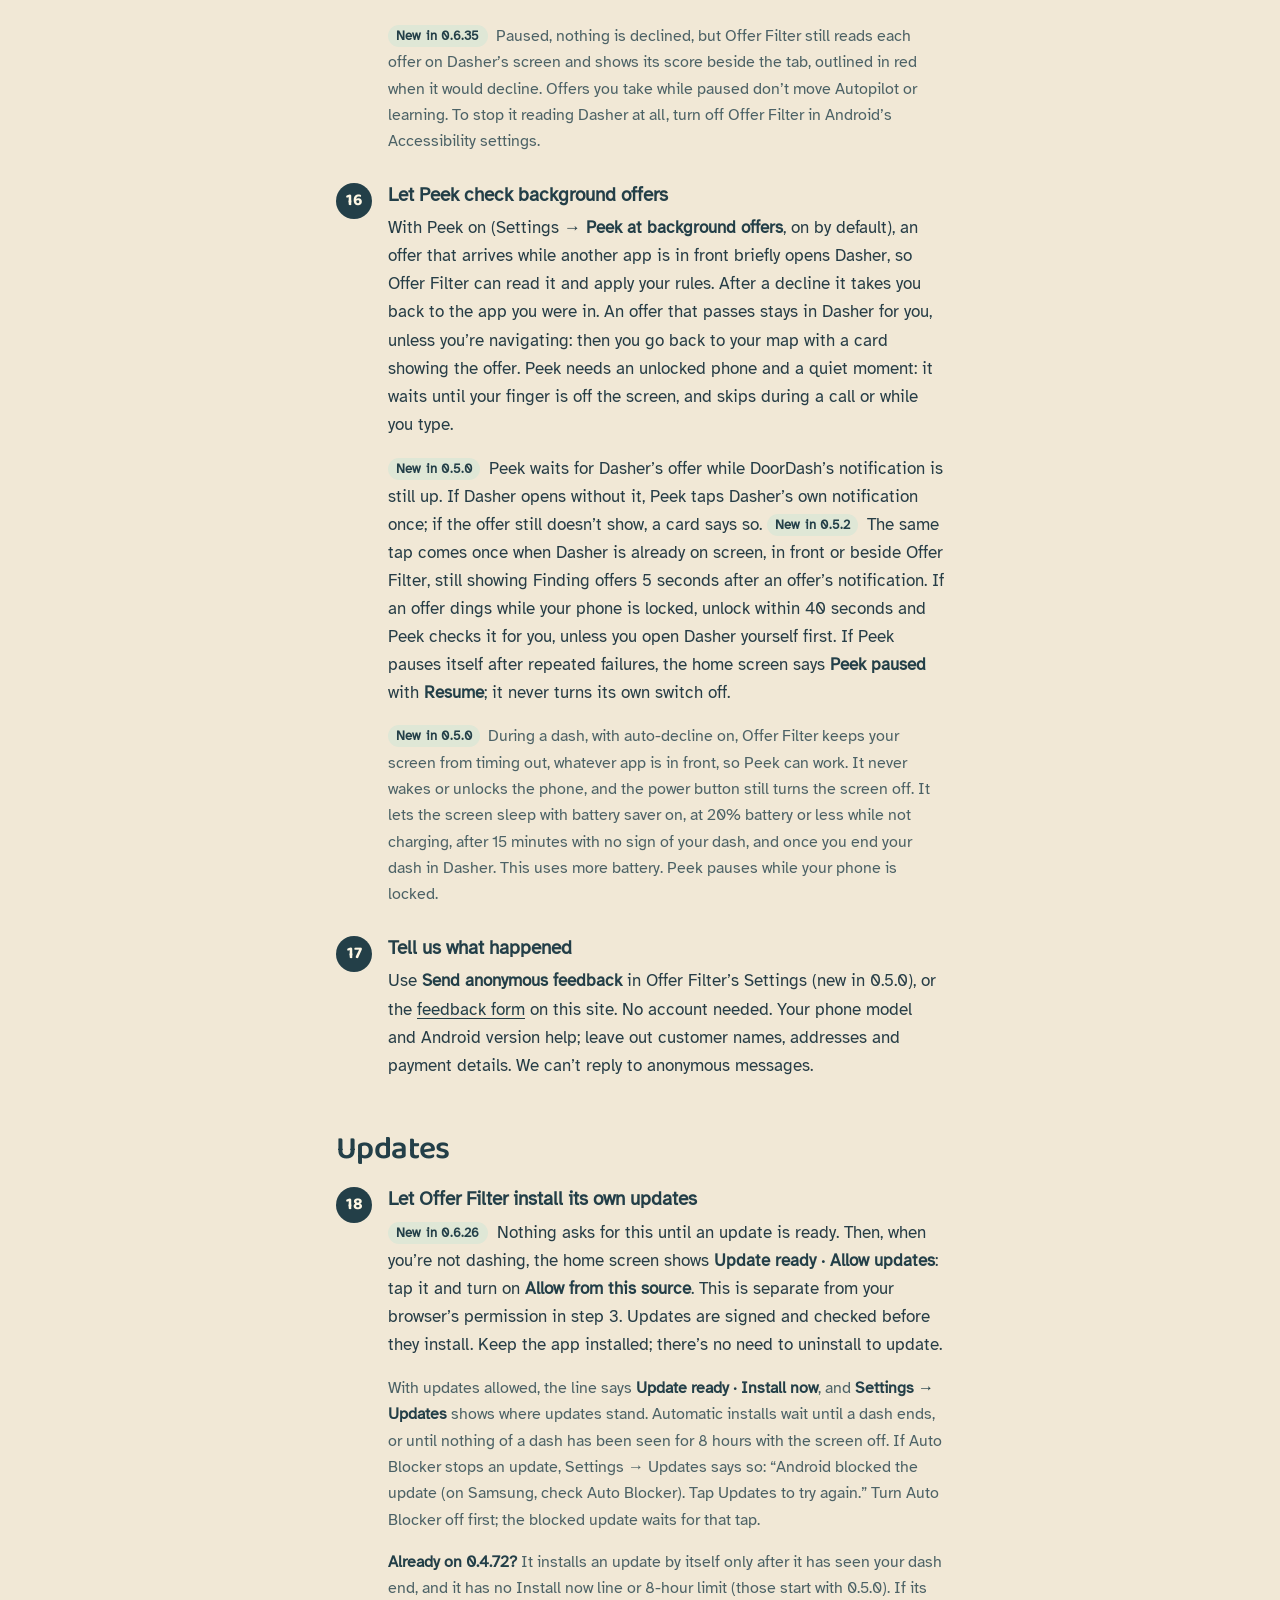
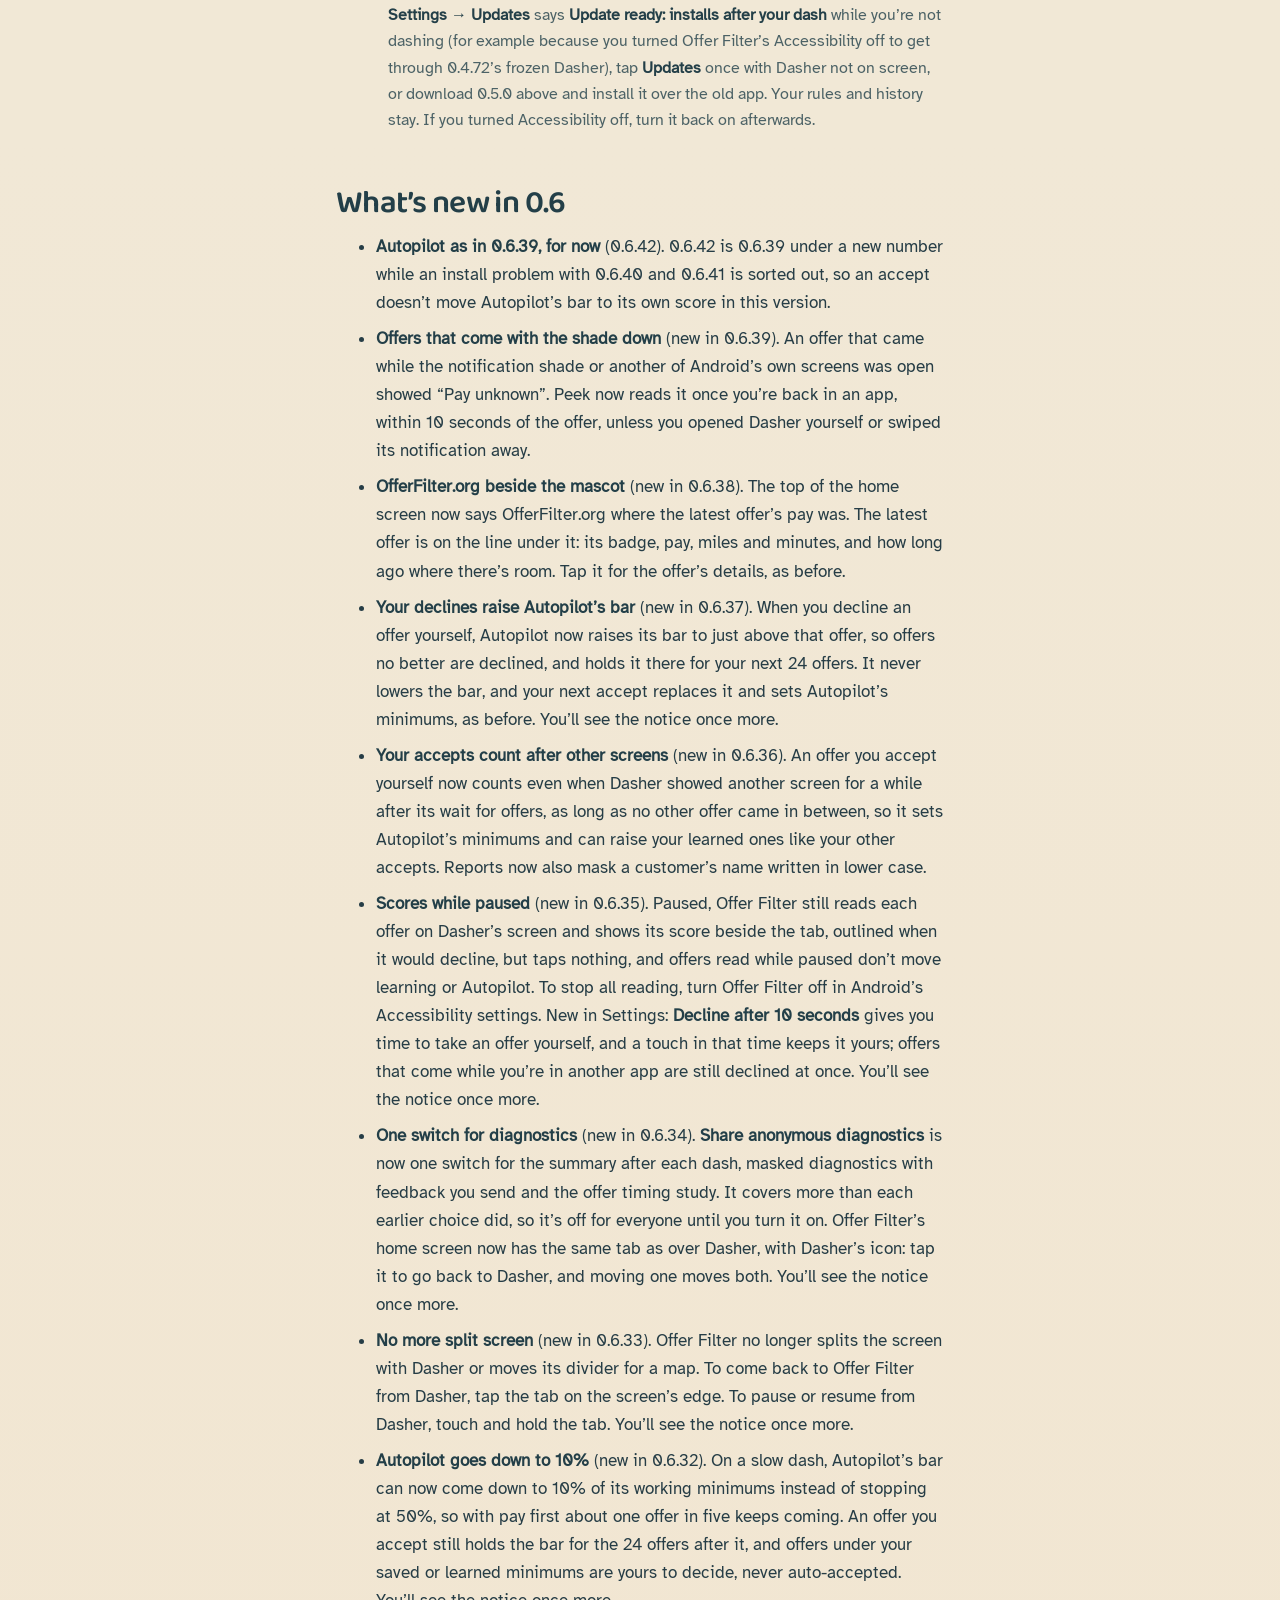
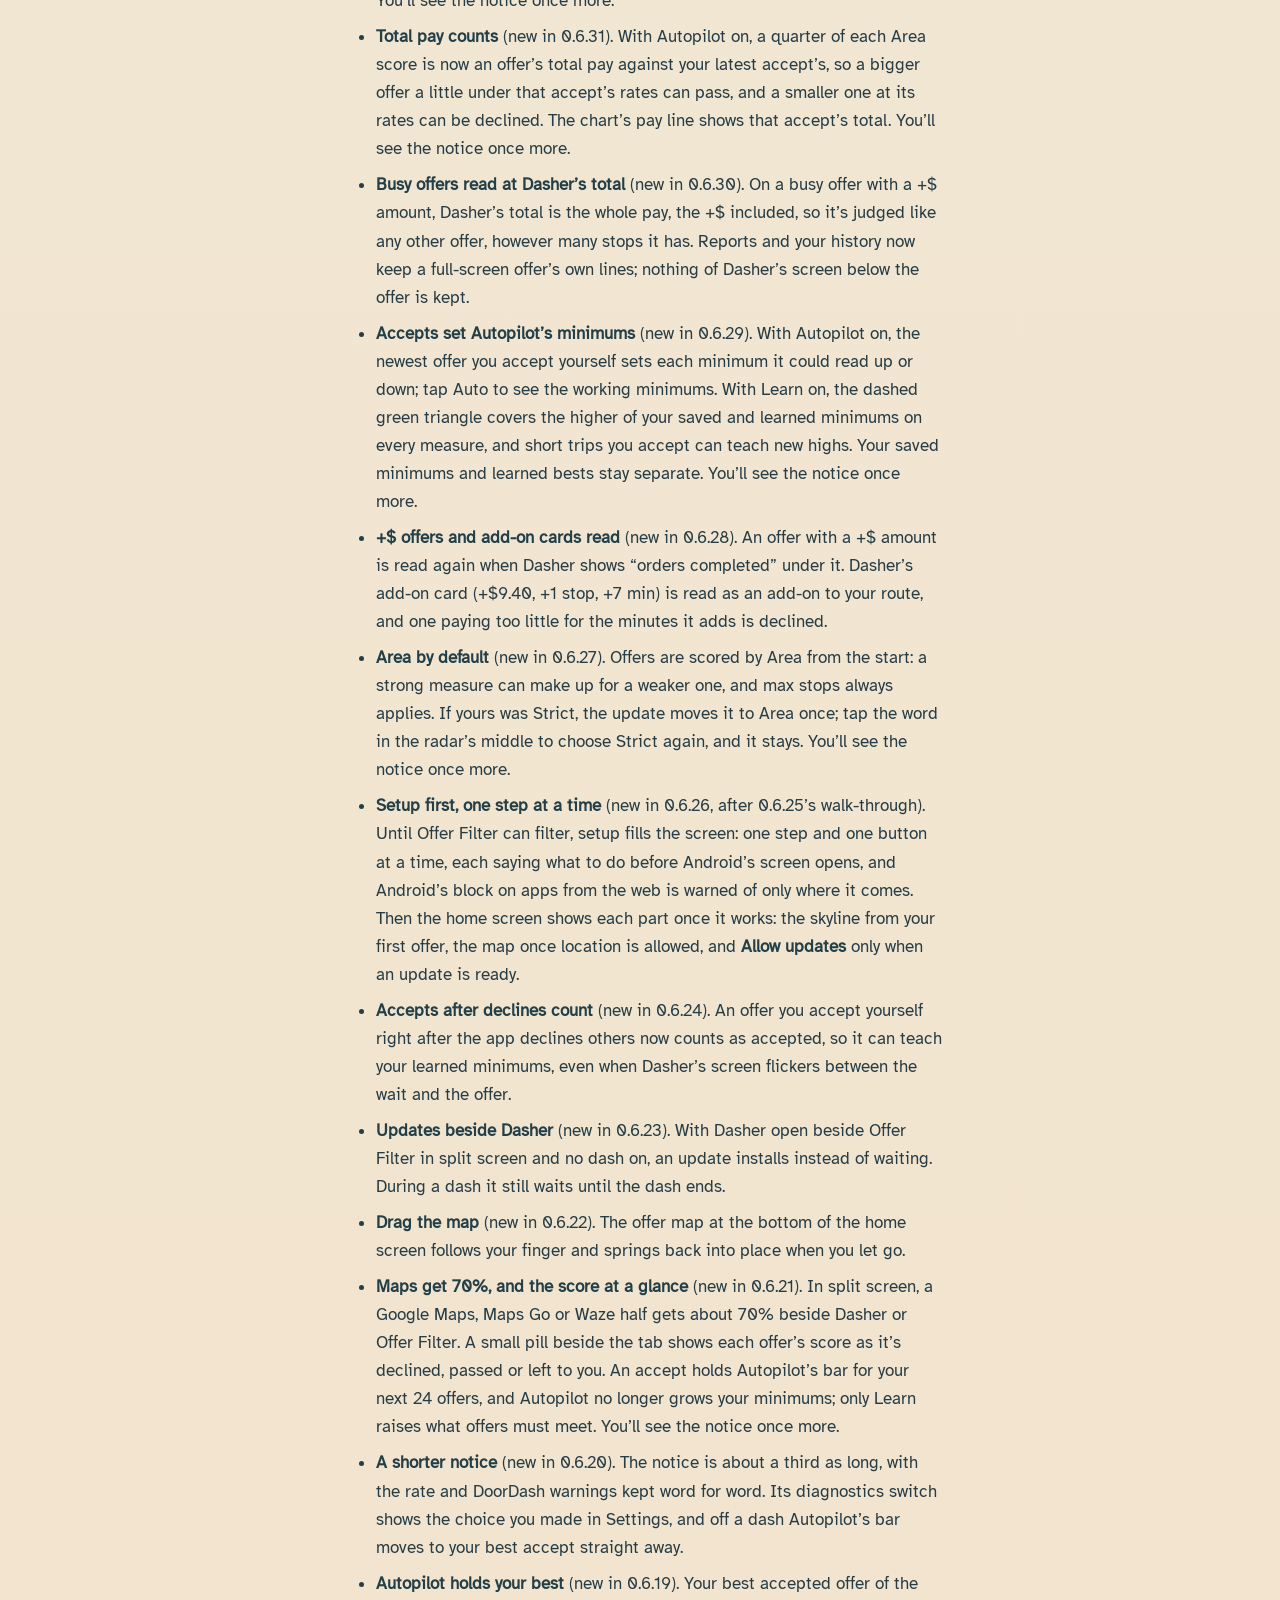
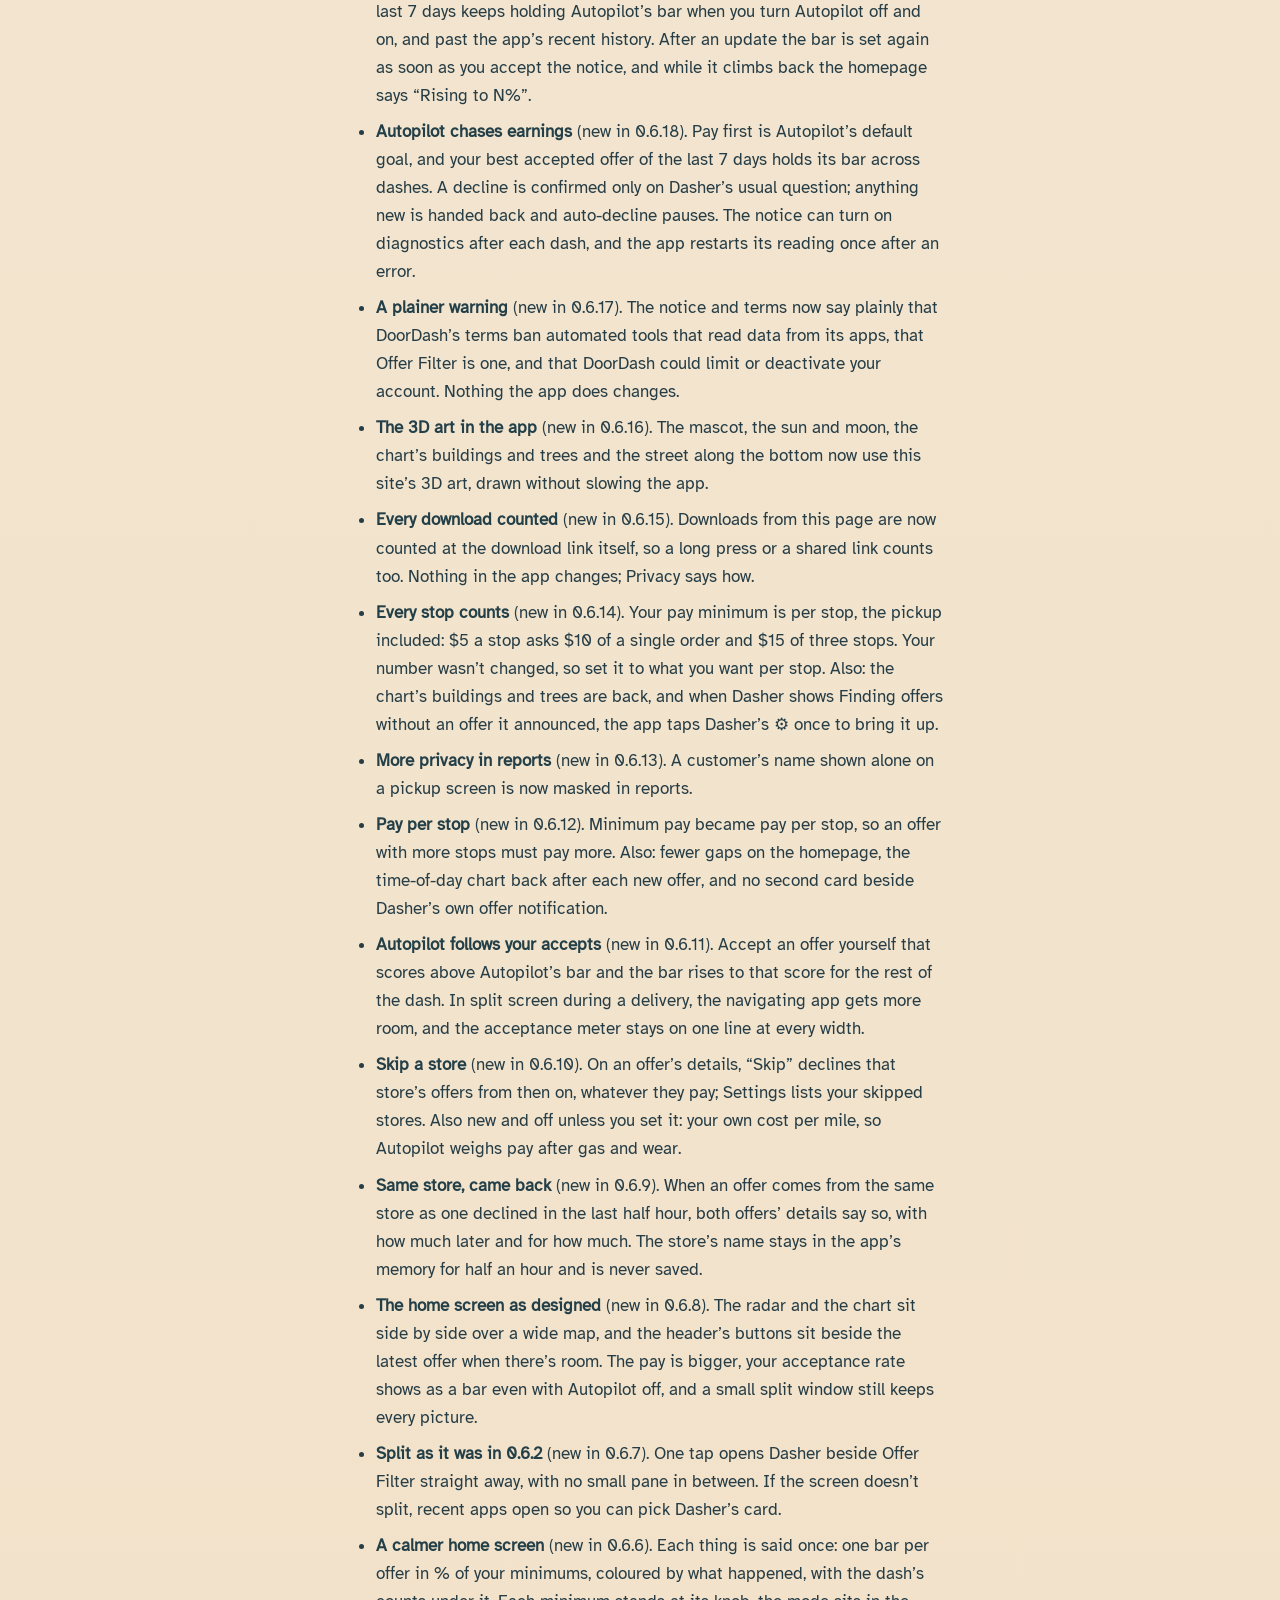
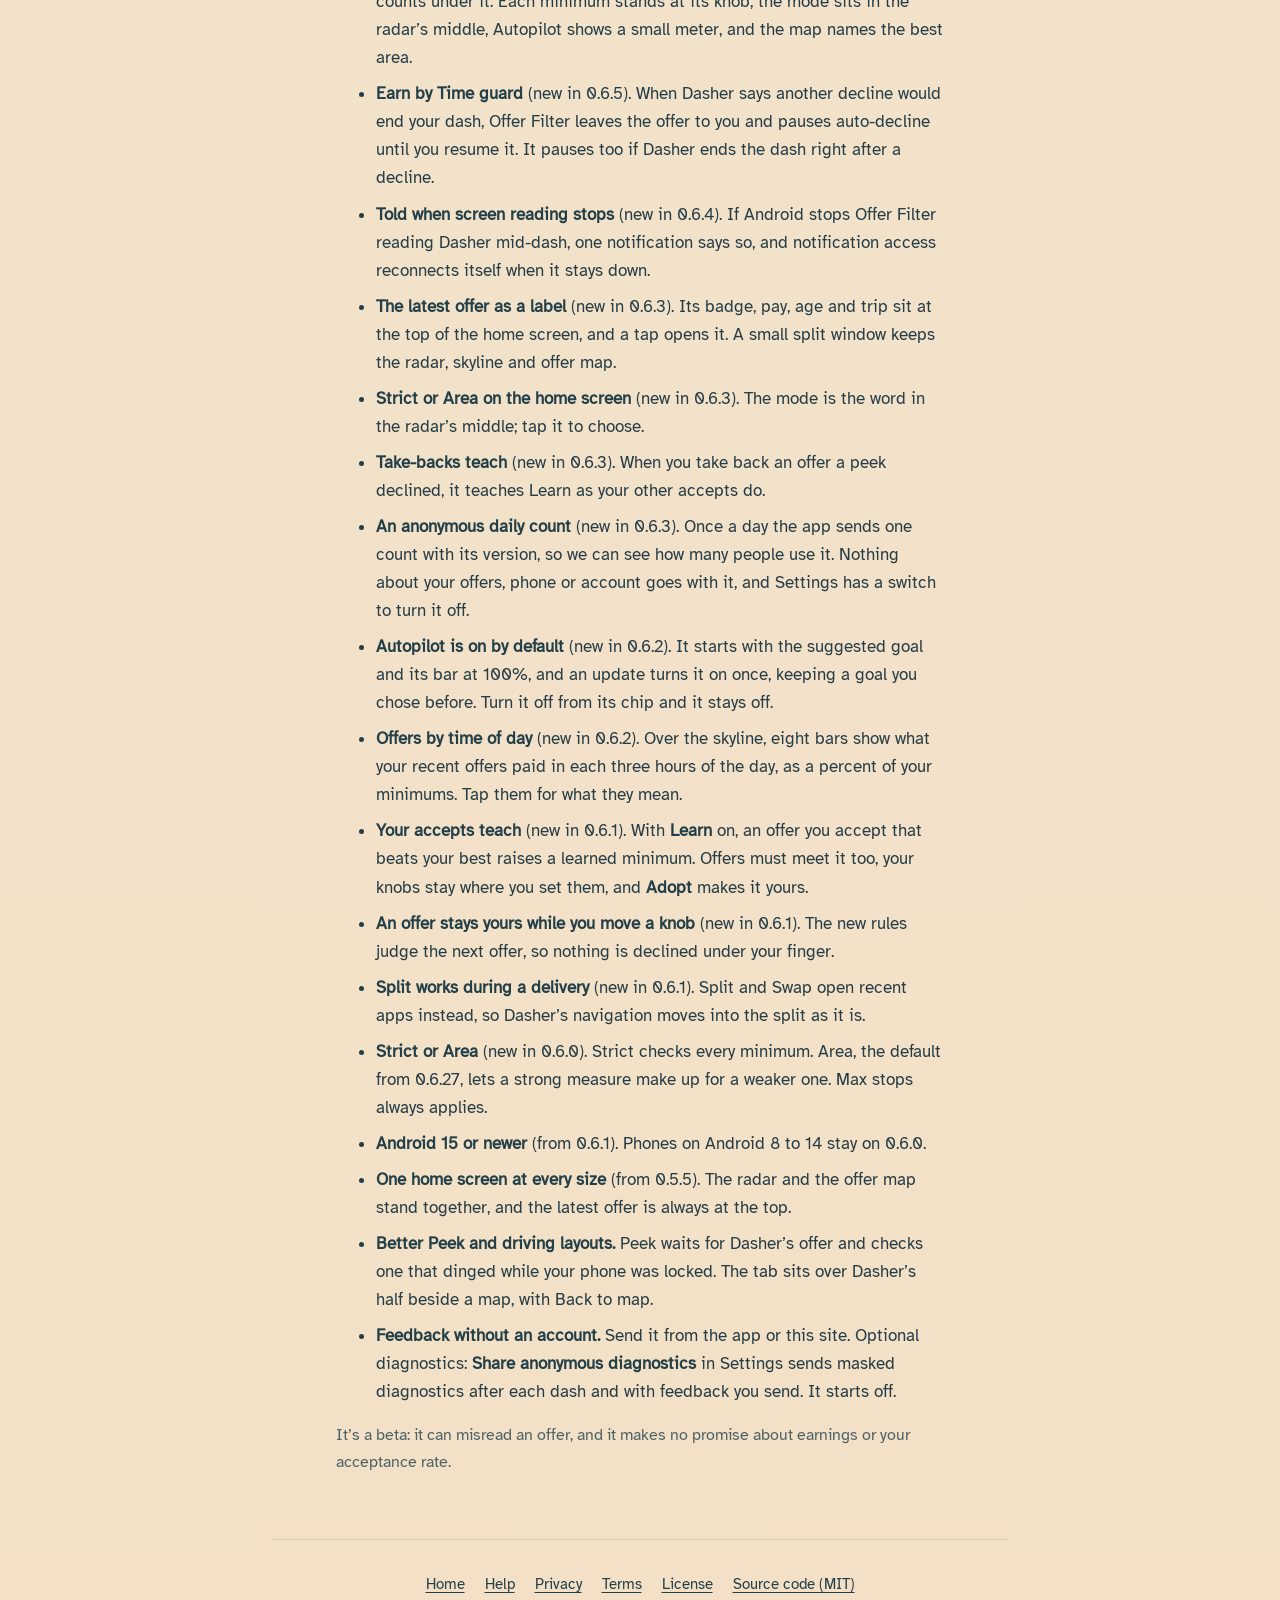
==== commit 03dc10db: "Sync 0.6.42: Autopilot as in 0.6.39 while the 0.6.40 and 0.6.41 install problem is sorted out 0.6.42" ====
--- a/install/index.html
+++ b/install/index.html
@@ -115,7 +115,6 @@
 <p>One tap applies, and <strong>Not now</strong> keeps the suggested goal. Long-press the Auto chip to change the goal any time. Tap it for Autopilot’s details, where <strong>Turn off</strong> judges offers at exactly your minimums; it stays off until you turn it back on.</p>
 <p>Autopilot moves one bar: how much of your minimums an offer must pay, from 10% to 150%. It goes by how often offers come, what your recent offers paid for Dasher’s time, and the acceptance rate Dasher shows on its decline question, keeping enough offers passing to reach your goal and stay a little above it. Above 100% it declines some offers that meet your minimums. Below 100%, offers it lets through under your minimums are yours to decide: never declined and never auto-accepted. DoorDash computes acceptance rate over your recent offers (it reports the last 100), and its rewards tiers use acceptance-rate minimums; check the Dasher app for your current requirements.</p>
 <p><span class="since">New in 0.6.29</span> <strong>Your accepts set Autopilot’s minimums.</strong> With Autopilot on, each offer you accept yourself sets Autopilot’s working pay per stop, per mile and per hour to that offer’s own values, each up or down; the newest accept replaces the last. Autopilot never changes your saved minimums: they change only when you set them or tap <strong>Adopt</strong>, and <strong>Learn</strong> separately raises learned minimums when you accept an offer that beats your best. After an accept, Autopilot holds its bar for your next 24 offers, across dashes; tap the Auto chip to see its working minimums and the countdown.</p>
-<p><span class="since">New in 0.6.41</span> <strong>Your accept sets the bar.</strong> The same accept moves Autopilot’s bar to that offer’s own score, as its ticket showed it, and the 24-offer hold keeps the bar from dropping below it.</p>
 <p><span class="since">New in 0.6.37</span> <strong>Your declines raise the bar.</strong> When you decline an offer yourself, Autopilot raises its bar to just above that offer, so offers no better are declined, and holds it there for your next 24 offers, even during an accept’s hold. It never lowers the bar, and your next accept replaces it. Offers you let time out, and offers you decline while paused, don’t count.</p>
 <p><span class="since">New in 0.6.31</span> <strong>Total pay counts.</strong> In Area mode, a quarter of each Autopilot score is an offer’s total pay against your latest accept’s, so a bigger offer a little under that accept’s rates can pass, and a smaller one at its rates can be declined. It’s total against total, never pay per stop times stops; the chart’s pay line shows that accept’s total at the bar.</p>
 <p class="note">Its goal is a best effort, not a promise: Autopilot can only stop declining, and your acceptance rate rises only when you accept offers. It’s new: watch how it does on your first dashes.</p></li>
@@ -150,10 +149,10 @@
 <p class="note"><strong>Already on 0.4.72?</strong> It installs an update by itself only after it has seen your dash end, and it has no Install now line or 8-hour limit (those start with 0.5.0). If its <span class="path">Settings → Updates</span> says <strong>Update ready: installs after your dash</strong> while you’re not dashing (for example because you turned Offer Filter’s Accessibility off to get through 0.4.72’s frozen Dasher), tap <strong>Updates</strong> once with Dasher not on screen, or download 0.5.0 above and install it over the old app. Your rules and history stay. If you turned Accessibility off, turn it back on afterwards.</p></li>
 </ol>
 
-<section id="whats-new" data-version-code="133" data-version-name="0.6.41" aria-labelledby="whats-new-title">
+<section id="whats-new" data-version-code="134" data-version-name="0.6.42" aria-labelledby="whats-new-title">
 <h2 id="whats-new-title">What’s new in 0.6</h2>
 <ul>
-<li><strong>Your accept sets Autopilot’s bar</strong> (new in 0.6.41). When you accept an offer yourself, Autopilot’s bar now moves to that offer’s own score and holds there for your next 24 offers, so the offer keeps the score it showed.</li>
+<li><strong>Autopilot as in 0.6.39, for now</strong> (0.6.42). 0.6.42 is 0.6.39 under a new number while an install problem with 0.6.40 and 0.6.41 is sorted out, so an accept doesn’t move Autopilot’s bar to its own score in this version.</li>
 <li><strong>Offers that come with the shade down</strong> (new in 0.6.39). An offer that came while the notification shade or another of Android’s own screens was open showed “Pay unknown”. Peek now reads it once you’re back in an app, within 10 seconds of the offer, unless you opened Dasher yourself or swiped its notification away.</li>
 <li><strong>OfferFilter.org beside the mascot</strong> (new in 0.6.38). The top of the home screen now says OfferFilter.org where the latest offer’s pay was. The latest offer is on the line under it: its badge, pay, miles and minutes, and how long ago where there’s room. Tap it for the offer’s details, as before.</li>
 <li><strong>Your declines raise Autopilot’s bar</strong> (new in 0.6.37). When you decline an offer yourself, Autopilot now raises its bar to just above that offer, so offers no better are declined, and holds it there for your next 24 offers. It never lowers the bar, and your next accept replaces it and sets Autopilot’s minimums, as before. You’ll see the notice once more.</li>
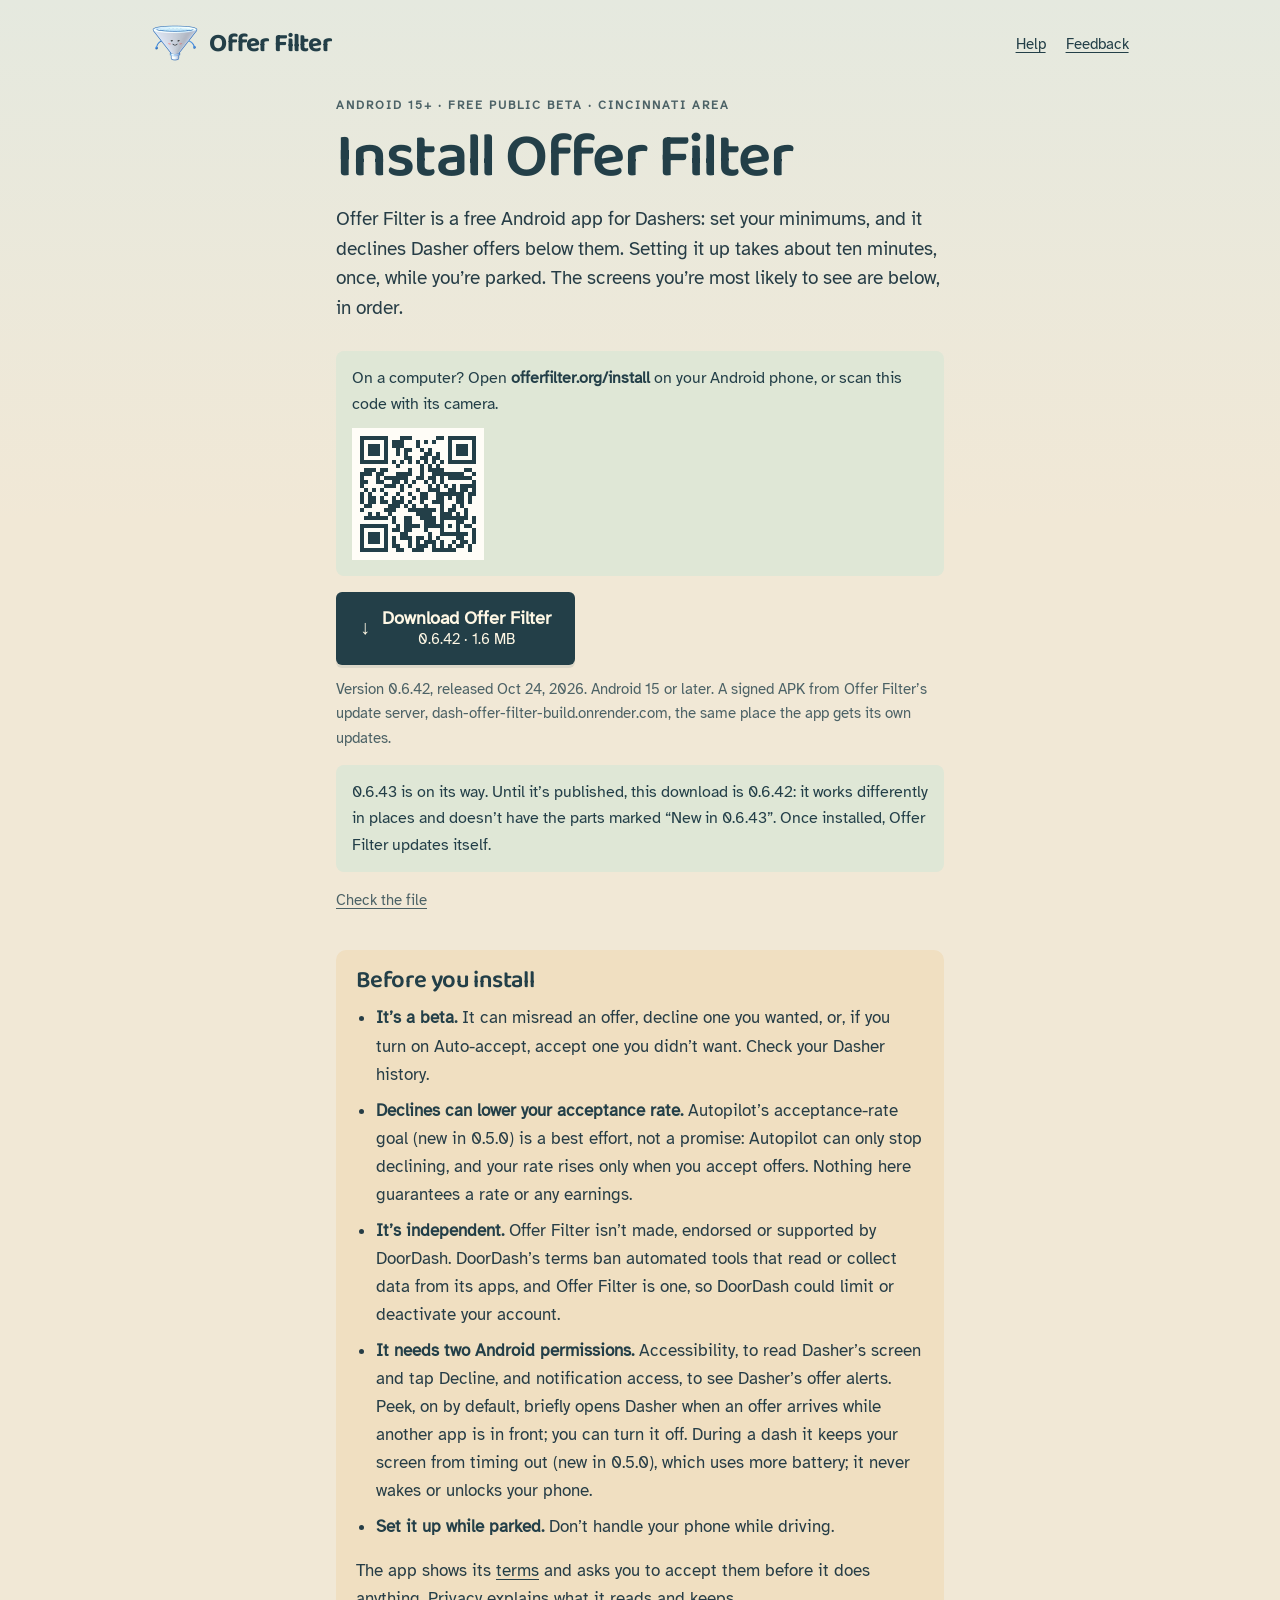
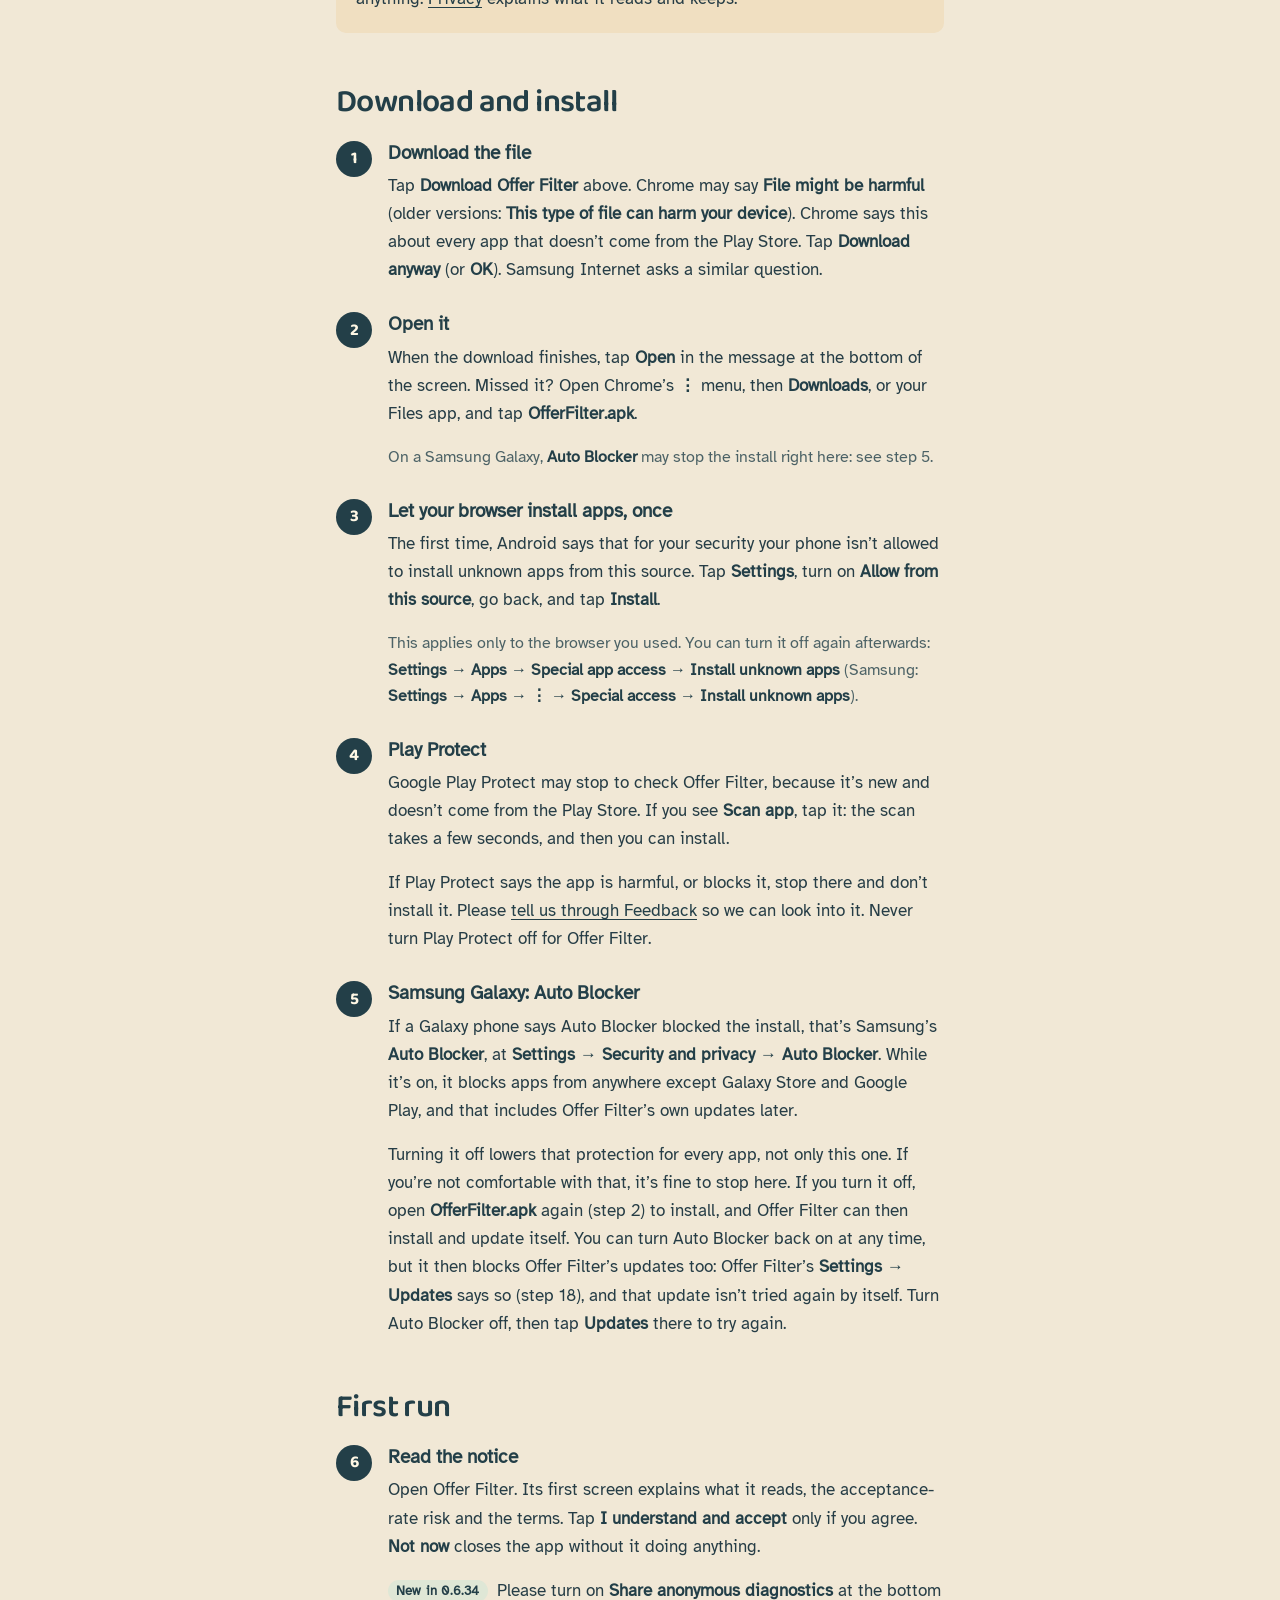
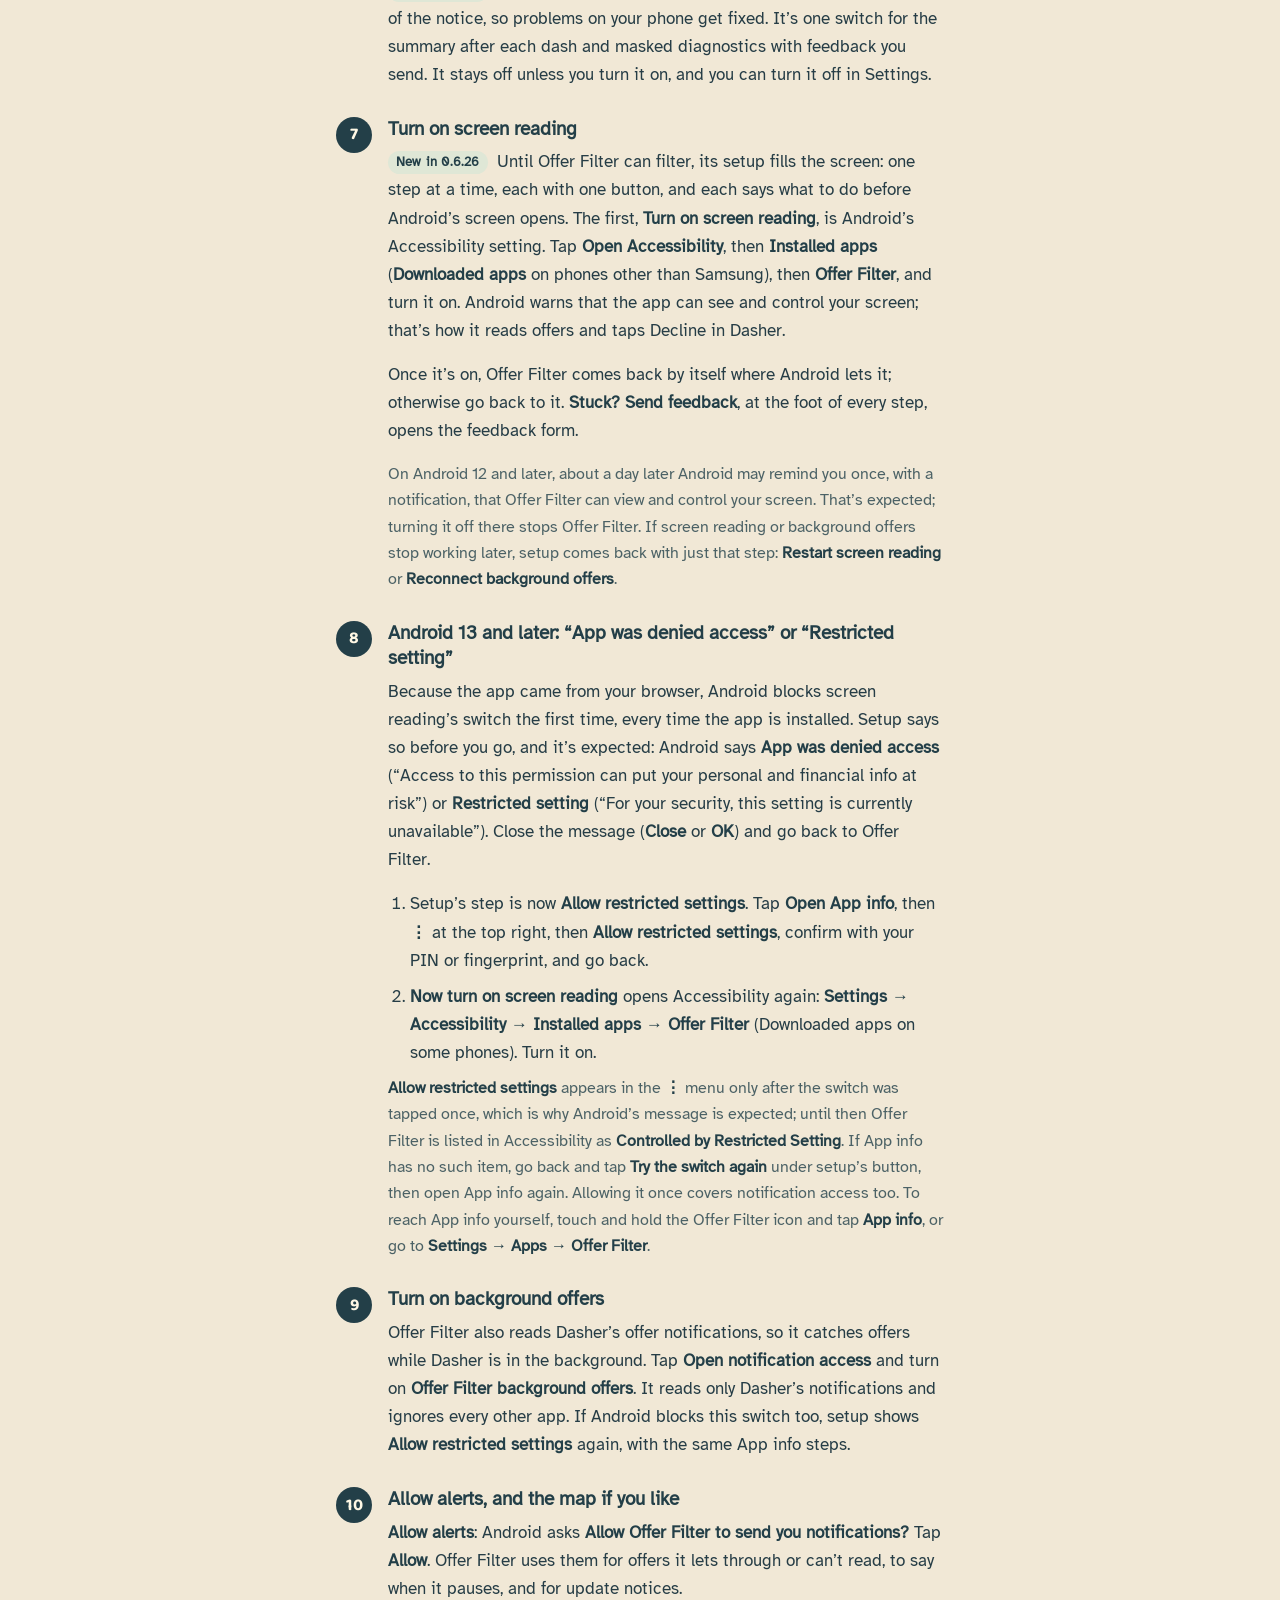
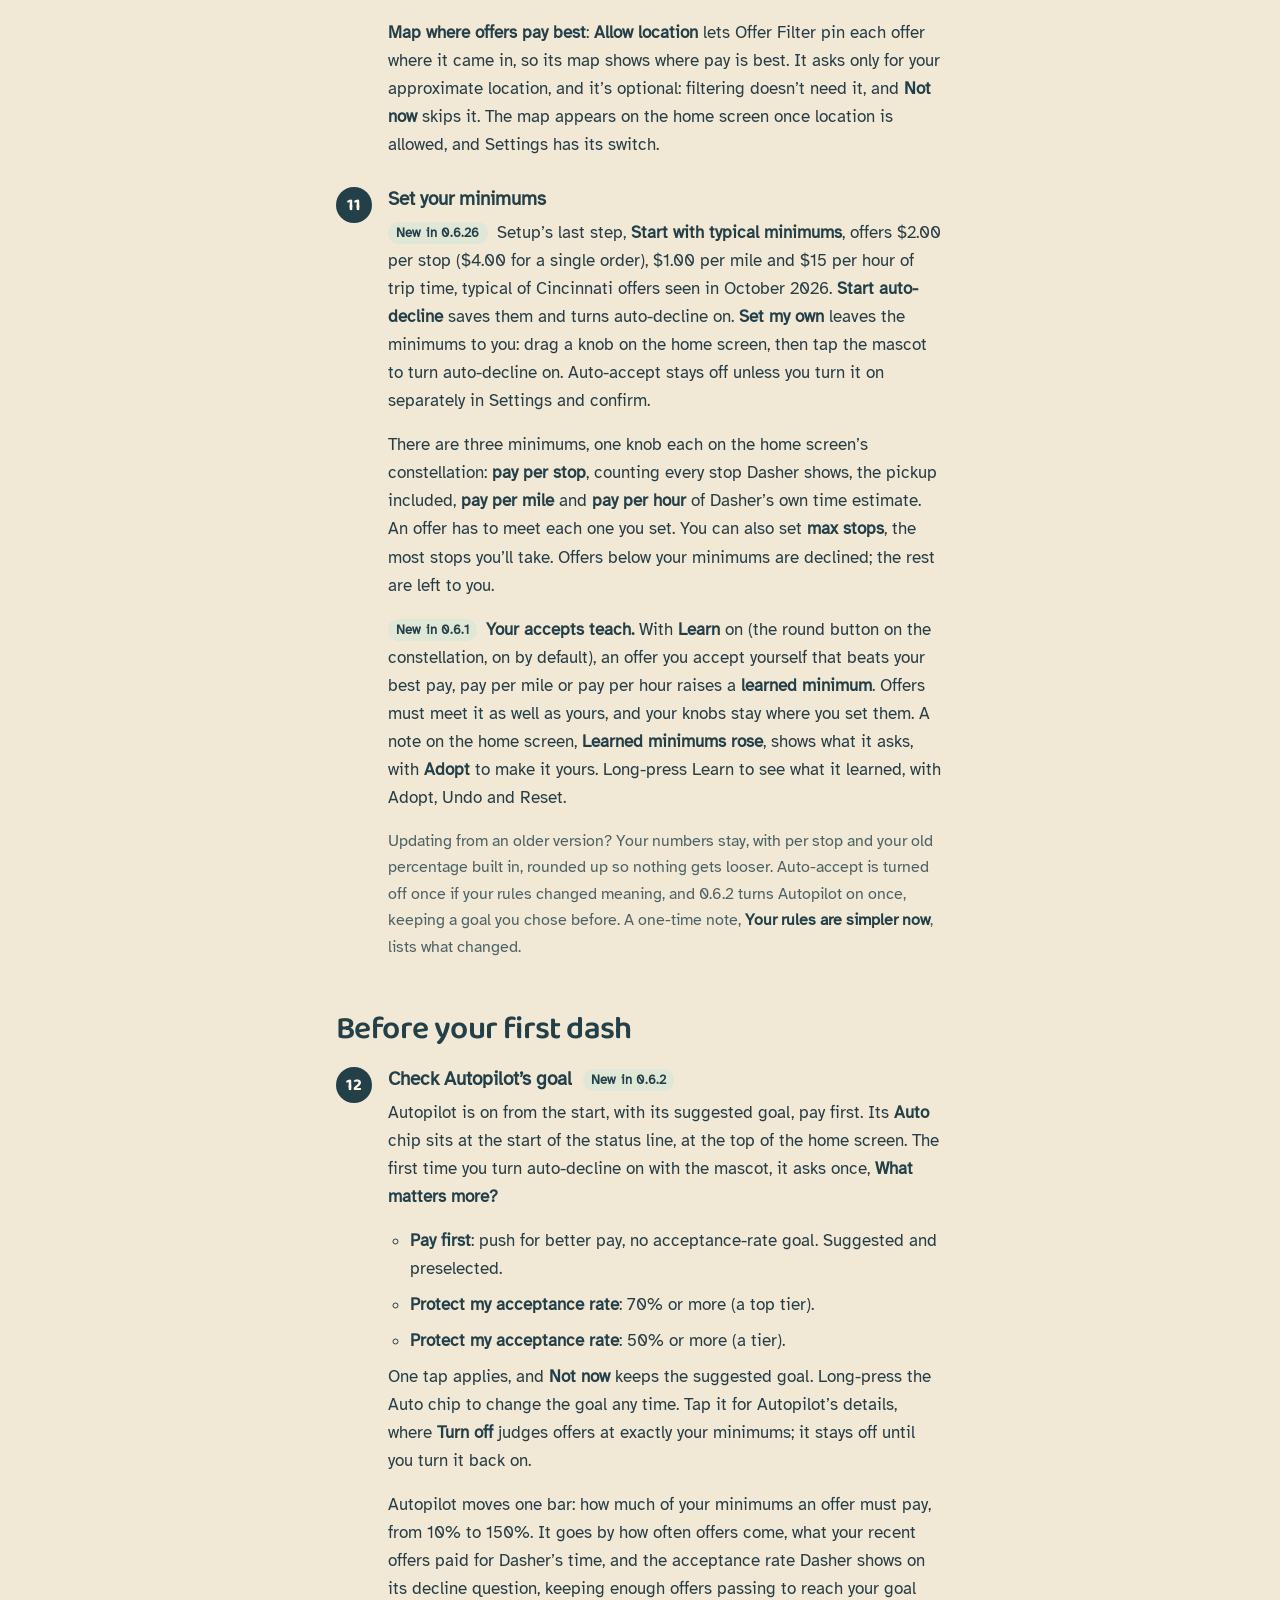
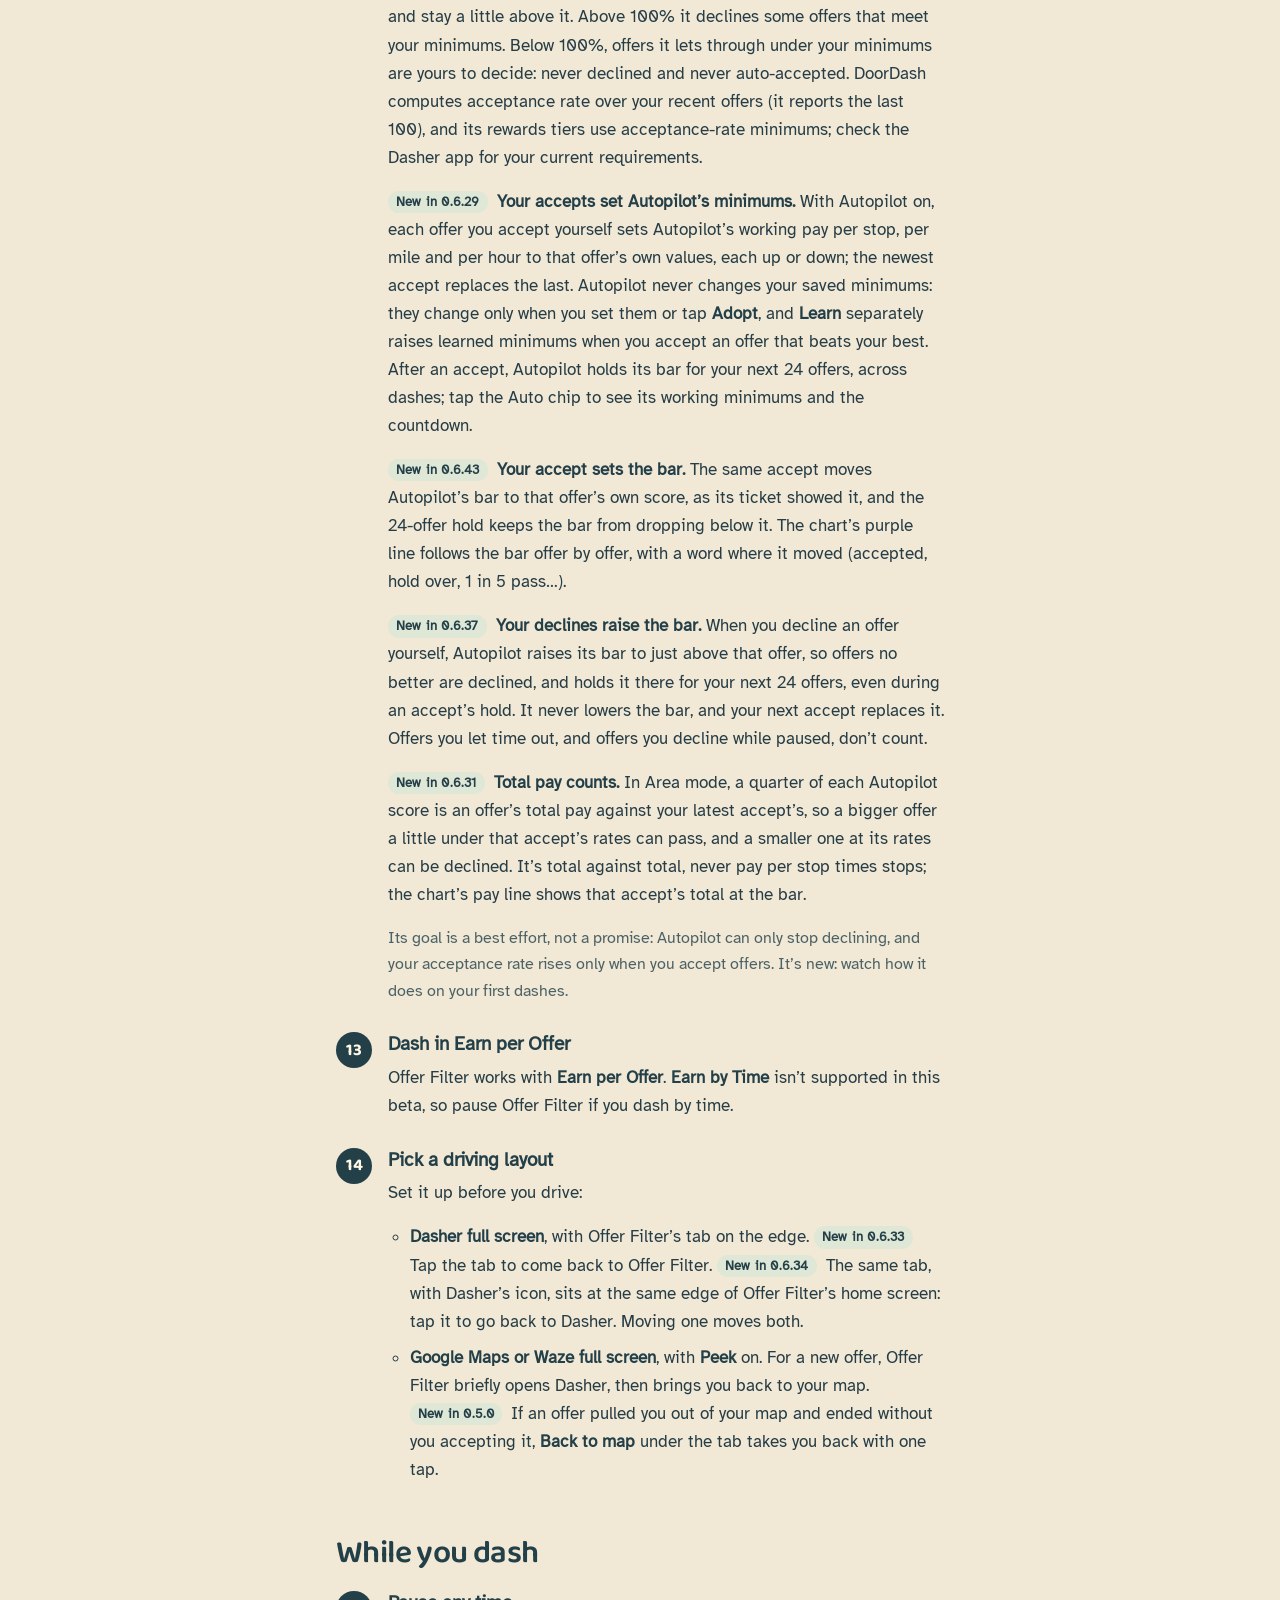
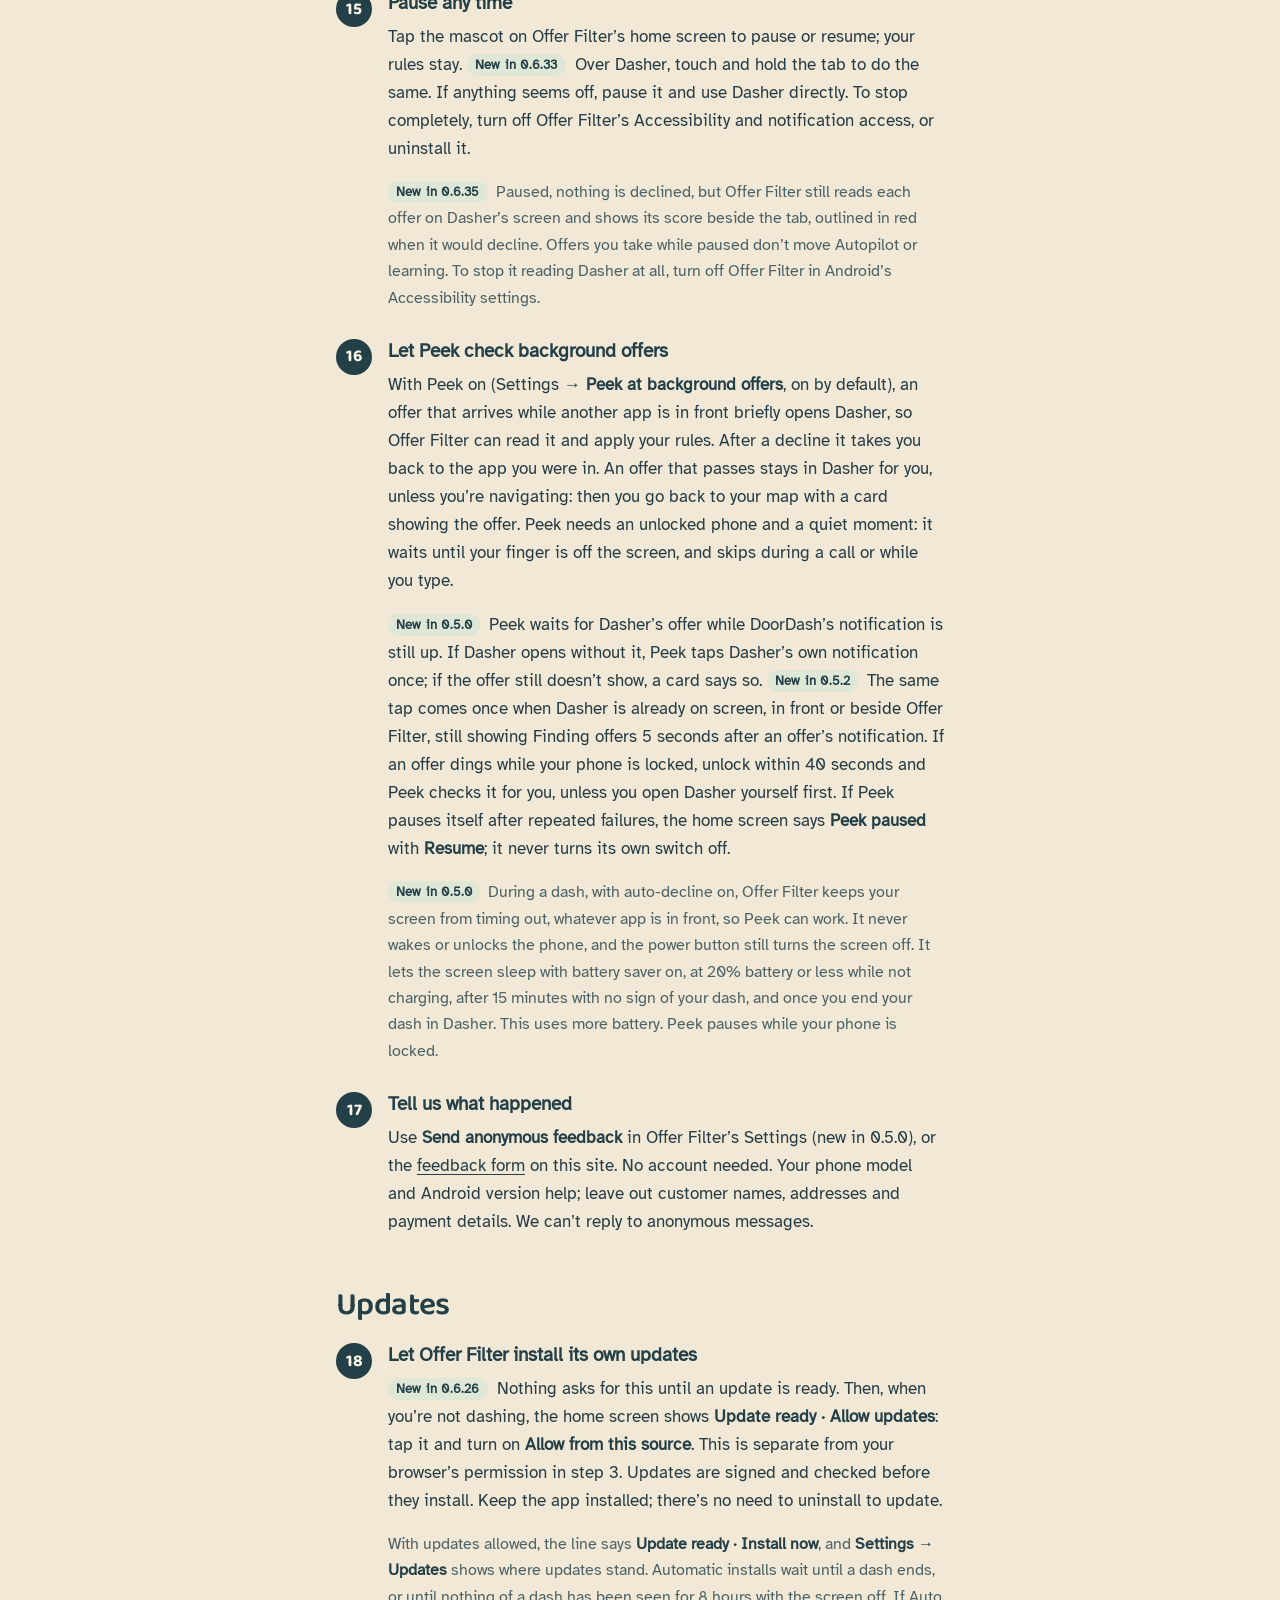
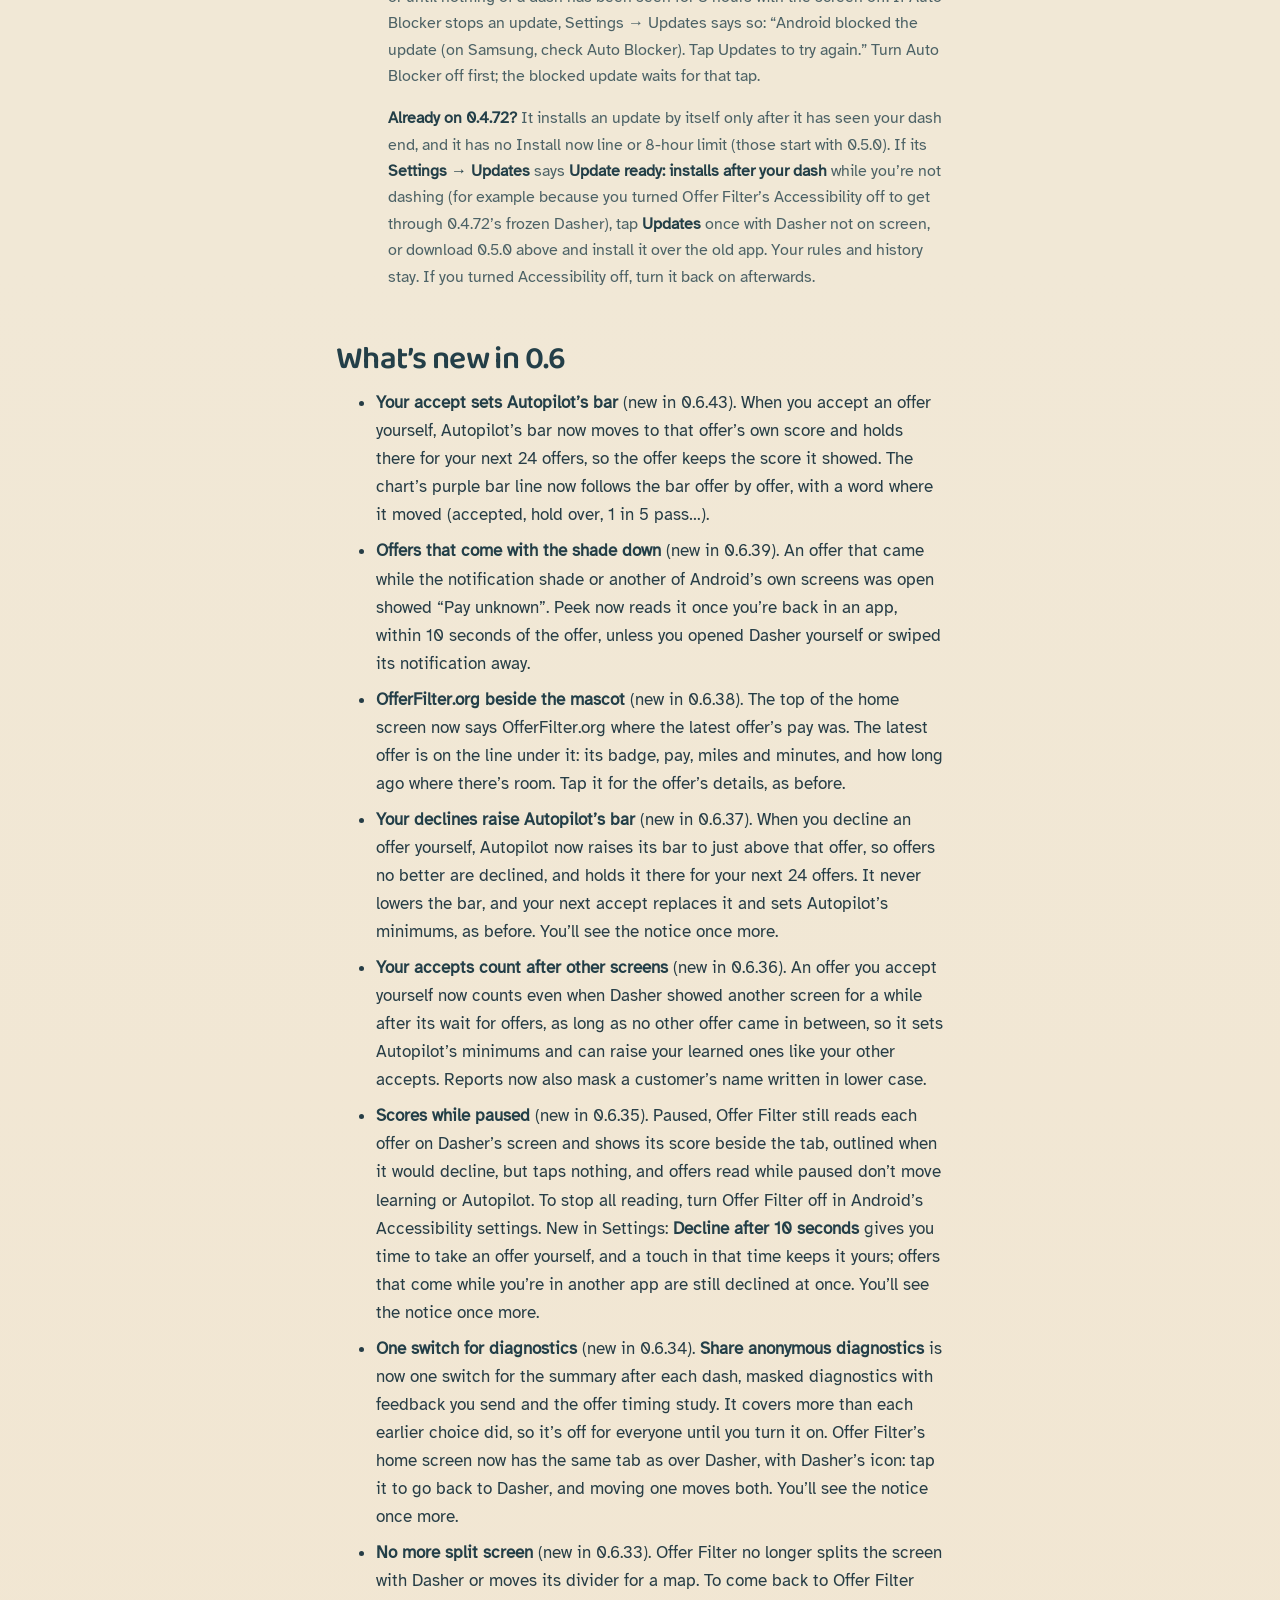
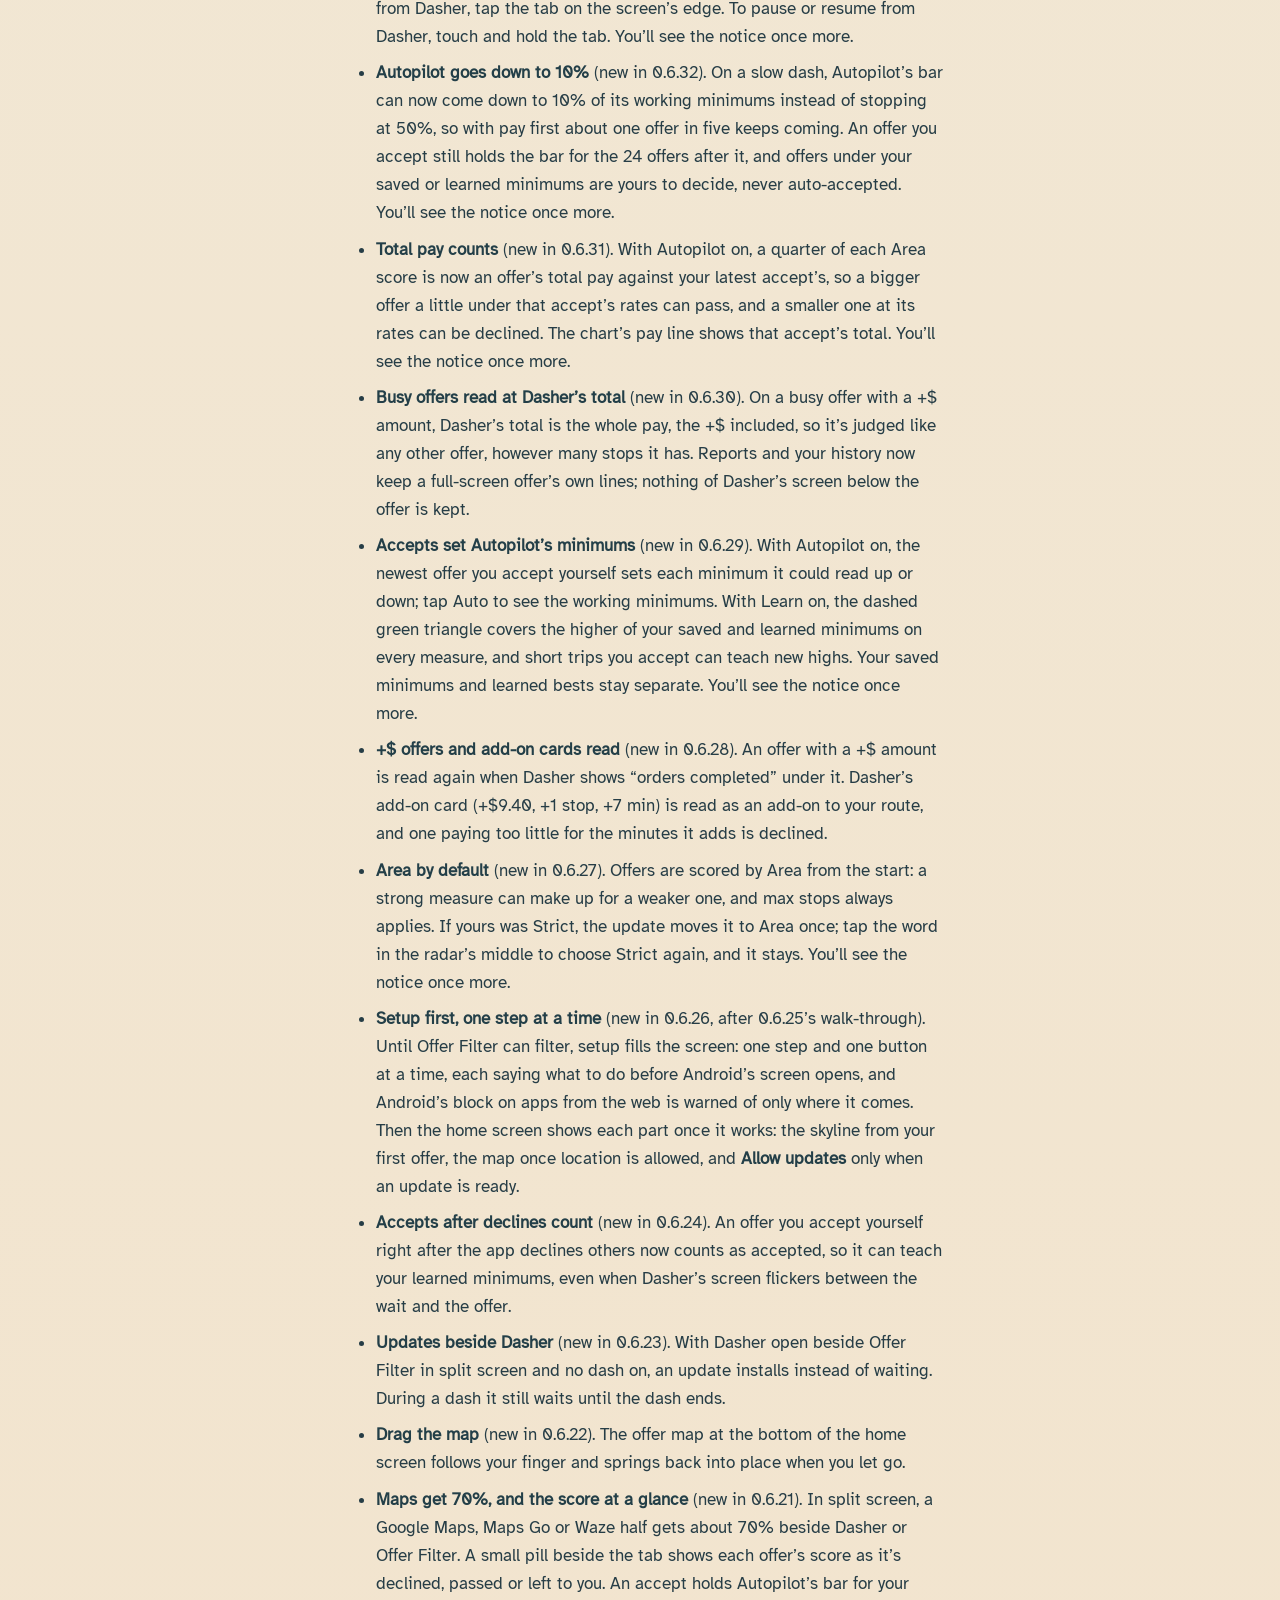
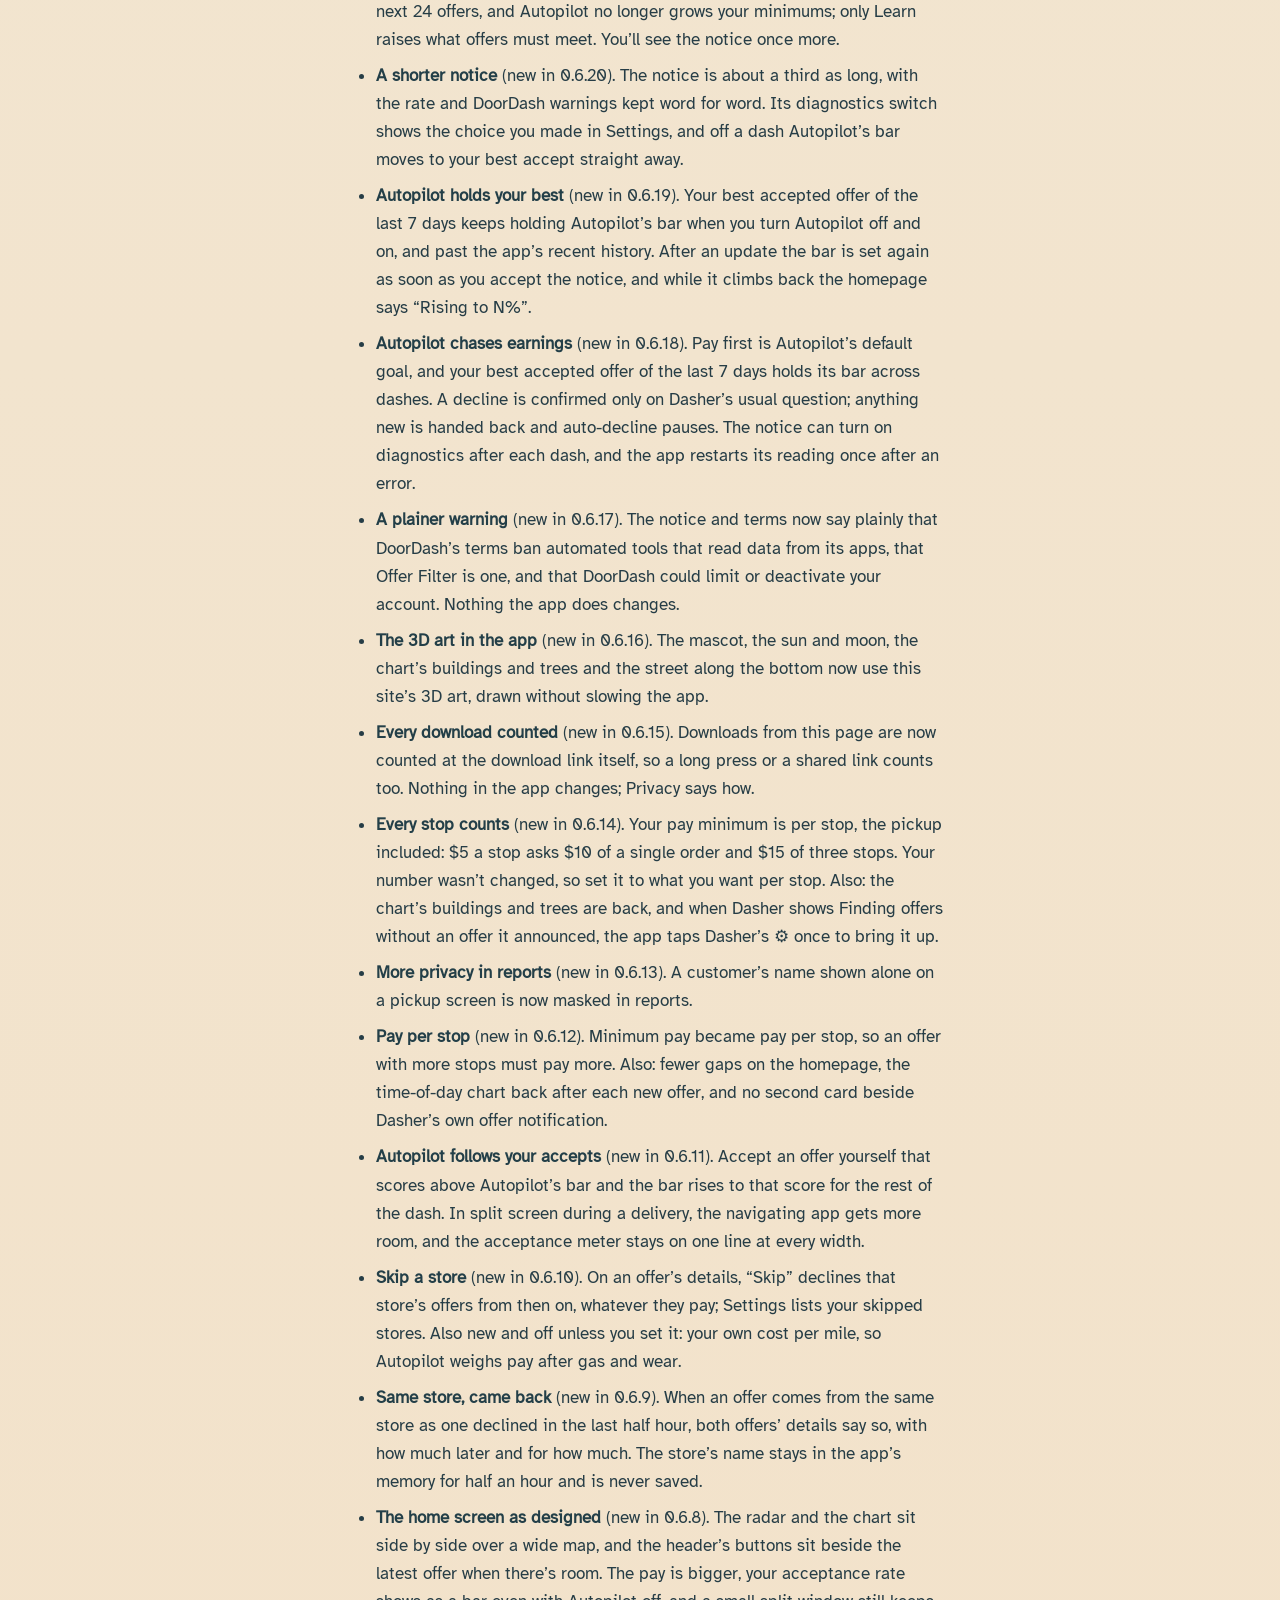
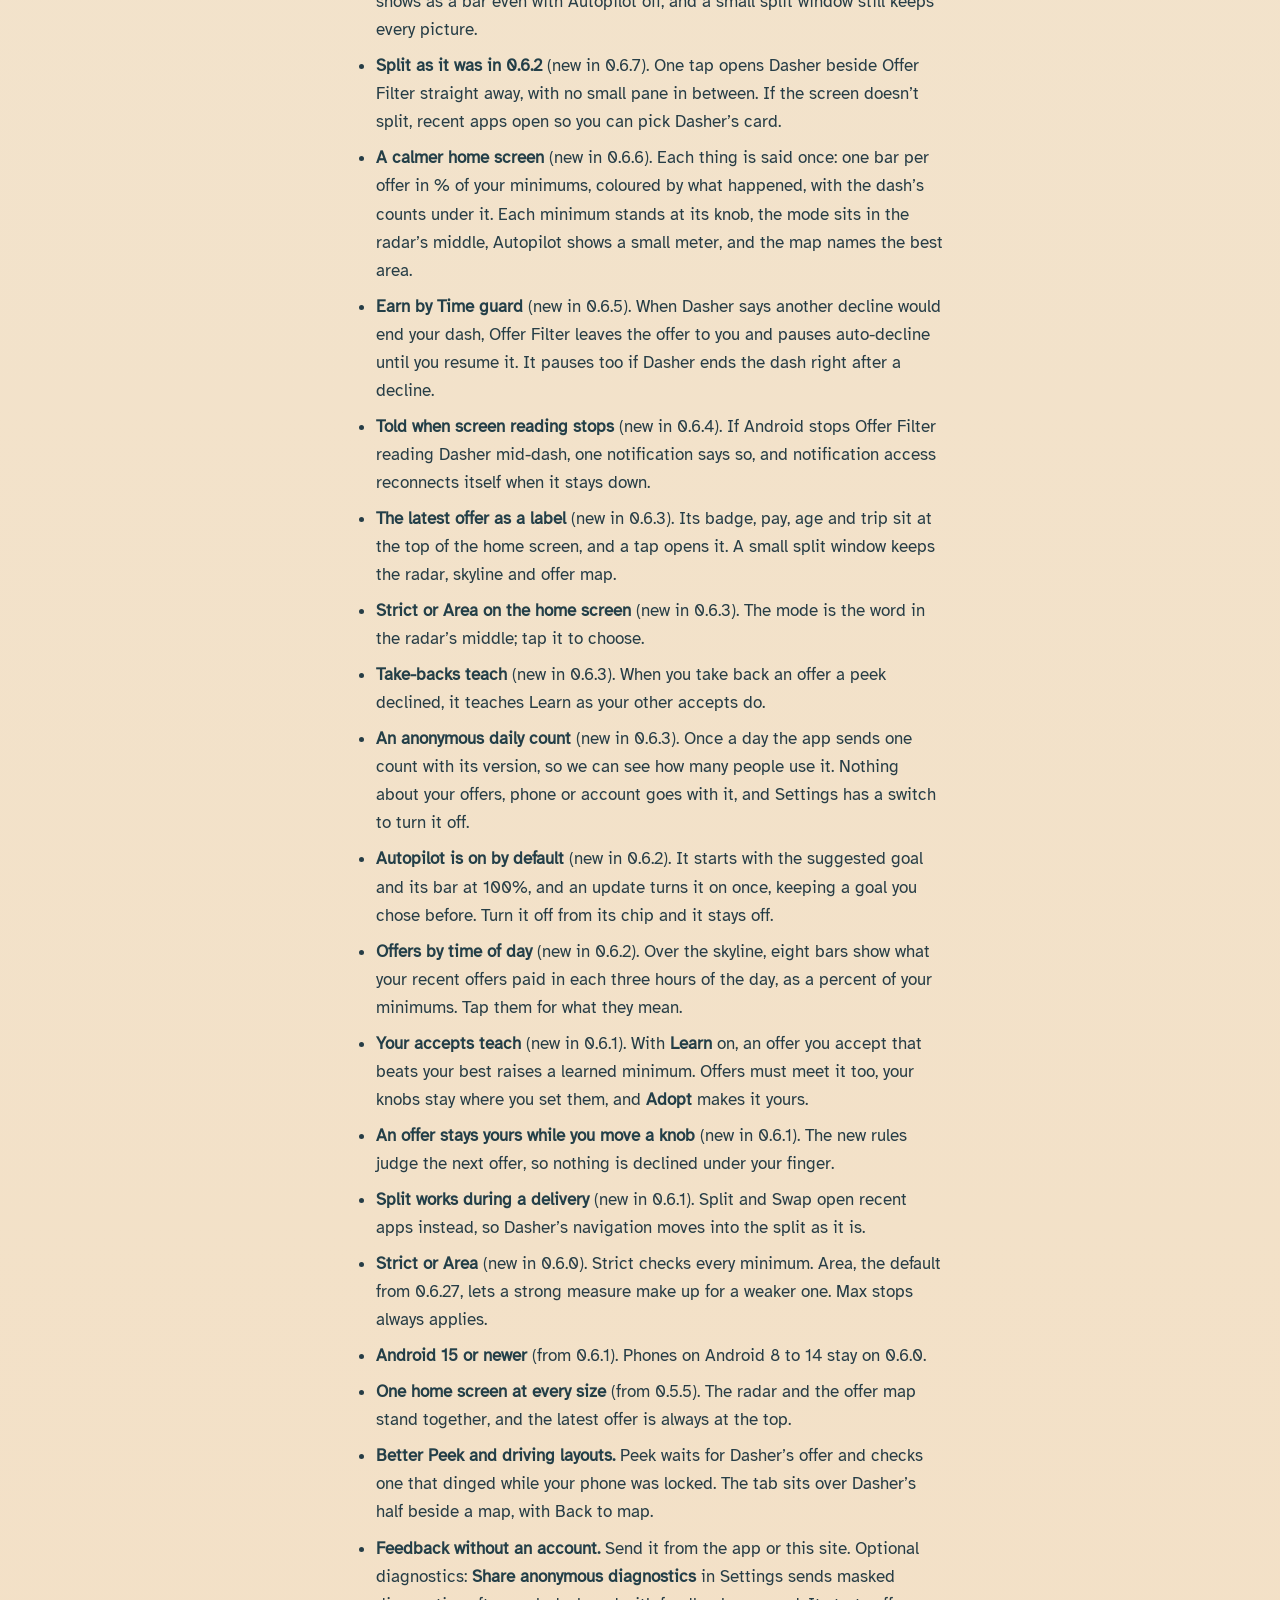
==== commit f2277d5b: "Sync 0.6.43: an accept moves Autopilot's bar to that offer's own score, and the chart tracks the bar" ====
--- a/install/index.html
+++ b/install/index.html
@@ -15,21 +15,21 @@
 <meta property="og:url" content="https://offerfilter.org/install/">
 <meta property="og:title" content="Install Offer Filter — free Android beta for Dashers">
 <meta property="og:description" content="Download the app and follow the setup steps for Android 15 and later. Public beta in the Cincinnati area.">
-<meta property="og:image" content="https://offerfilter.org/assets/film-poster-wide.jpg?v=20261023-101">
+<meta property="og:image" content="https://offerfilter.org/assets/film-poster-wide.jpg?v=20261024-102">
 <meta property="og:image:width" content="1920">
 <meta property="og:image:height" content="1080">
 <meta property="og:image:alt" content="The Offer Filter mascot beside its name, offerfilter.org, and a Jesus Loves You emblem.">
 <meta name="twitter:card" content="summary_large_image">
-<link rel="icon" type="image/png" sizes="32x32" href="../assets/favicon-32.png?v=20261023-101">
-<link rel="icon" type="image/png" sizes="16x16" href="../assets/favicon-16.png?v=20261023-101">
-<link rel="apple-touch-icon" sizes="180x180" href="../assets/apple-touch-icon.png?v=20261023-101">
-<link rel="preload" href="../assets/baloo2-latin.woff2?v=20261023-101" as="font" type="font/woff2" crossorigin>
-<link rel="stylesheet" href="../doc.css?v=20261023-101">
+<link rel="icon" type="image/png" sizes="32x32" href="../assets/favicon-32.png?v=20261024-102">
+<link rel="icon" type="image/png" sizes="16x16" href="../assets/favicon-16.png?v=20261024-102">
+<link rel="apple-touch-icon" sizes="180x180" href="../assets/apple-touch-icon.png?v=20261024-102">
+<link rel="preload" href="../assets/baloo2-latin.woff2?v=20261024-102" as="font" type="font/woff2" crossorigin>
+<link rel="stylesheet" href="../doc.css?v=20261024-102">
 </head>
 <body>
 <a class="skip-link" href="#main">Skip to content</a>
 <header class="site-header">
-<a class="wordmark" href="../" aria-label="Offer Filter home"><img src="../assets/mascot-3d.webp?v=20261023-101" width="48" height="48" alt=""><span>Offer Filter</span></a>
+<a class="wordmark" href="../" aria-label="Offer Filter home"><img src="../assets/mascot-3d.webp?v=20261024-102" width="48" height="48" alt=""><span>Offer Filter</span></a>
 <nav class="site-nav" aria-label="Site"><a href="../#help">Help</a><a href="../#feedback">Feedback</a></nav>
 </header>
 <main id="main" class="doc">
@@ -115,6 +115,7 @@
 <p>One tap applies, and <strong>Not now</strong> keeps the suggested goal. Long-press the Auto chip to change the goal any time. Tap it for Autopilot’s details, where <strong>Turn off</strong> judges offers at exactly your minimums; it stays off until you turn it back on.</p>
 <p>Autopilot moves one bar: how much of your minimums an offer must pay, from 10% to 150%. It goes by how often offers come, what your recent offers paid for Dasher’s time, and the acceptance rate Dasher shows on its decline question, keeping enough offers passing to reach your goal and stay a little above it. Above 100% it declines some offers that meet your minimums. Below 100%, offers it lets through under your minimums are yours to decide: never declined and never auto-accepted. DoorDash computes acceptance rate over your recent offers (it reports the last 100), and its rewards tiers use acceptance-rate minimums; check the Dasher app for your current requirements.</p>
 <p><span class="since">New in 0.6.29</span> <strong>Your accepts set Autopilot’s minimums.</strong> With Autopilot on, each offer you accept yourself sets Autopilot’s working pay per stop, per mile and per hour to that offer’s own values, each up or down; the newest accept replaces the last. Autopilot never changes your saved minimums: they change only when you set them or tap <strong>Adopt</strong>, and <strong>Learn</strong> separately raises learned minimums when you accept an offer that beats your best. After an accept, Autopilot holds its bar for your next 24 offers, across dashes; tap the Auto chip to see its working minimums and the countdown.</p>
+<p><span class="since">New in 0.6.43</span> <strong>Your accept sets the bar.</strong> The same accept moves Autopilot’s bar to that offer’s own score, as its ticket showed it, and the 24-offer hold keeps the bar from dropping below it. The chart’s purple line follows the bar offer by offer, with a word where it moved (accepted, hold over, 1 in 5 pass…).</p>
 <p><span class="since">New in 0.6.37</span> <strong>Your declines raise the bar.</strong> When you decline an offer yourself, Autopilot raises its bar to just above that offer, so offers no better are declined, and holds it there for your next 24 offers, even during an accept’s hold. It never lowers the bar, and your next accept replaces it. Offers you let time out, and offers you decline while paused, don’t count.</p>
 <p><span class="since">New in 0.6.31</span> <strong>Total pay counts.</strong> In Area mode, a quarter of each Autopilot score is an offer’s total pay against your latest accept’s, so a bigger offer a little under that accept’s rates can pass, and a smaller one at its rates can be declined. It’s total against total, never pay per stop times stops; the chart’s pay line shows that accept’s total at the bar.</p>
 <p class="note">Its goal is a best effort, not a promise: Autopilot can only stop declining, and your acceptance rate rises only when you accept offers. It’s new: watch how it does on your first dashes.</p></li>
@@ -149,10 +150,10 @@
 <p class="note"><strong>Already on 0.4.72?</strong> It installs an update by itself only after it has seen your dash end, and it has no Install now line or 8-hour limit (those start with 0.5.0). If its <span class="path">Settings → Updates</span> says <strong>Update ready: installs after your dash</strong> while you’re not dashing (for example because you turned Offer Filter’s Accessibility off to get through 0.4.72’s frozen Dasher), tap <strong>Updates</strong> once with Dasher not on screen, or download 0.5.0 above and install it over the old app. Your rules and history stay. If you turned Accessibility off, turn it back on afterwards.</p></li>
 </ol>
 
-<section id="whats-new" data-version-code="134" data-version-name="0.6.42" aria-labelledby="whats-new-title">
+<section id="whats-new" data-version-code="135" data-version-name="0.6.43" aria-labelledby="whats-new-title">
 <h2 id="whats-new-title">What’s new in 0.6</h2>
 <ul>
-<li><strong>Autopilot as in 0.6.39, for now</strong> (0.6.42). 0.6.42 is 0.6.39 under a new number while an install problem with 0.6.40 and 0.6.41 is sorted out, so an accept doesn’t move Autopilot’s bar to its own score in this version.</li>
+<li><strong>Your accept sets Autopilot’s bar</strong> (new in 0.6.43). When you accept an offer yourself, Autopilot’s bar now moves to that offer’s own score and holds there for your next 24 offers, so the offer keeps the score it showed. The chart’s purple bar line now follows the bar offer by offer, with a word where it moved (accepted, hold over, 1 in 5 pass…).</li>
 <li><strong>Offers that come with the shade down</strong> (new in 0.6.39). An offer that came while the notification shade or another of Android’s own screens was open showed “Pay unknown”. Peek now reads it once you’re back in an app, within 10 seconds of the offer, unless you opened Dasher yourself or swiped its notification away.</li>
 <li><strong>OfferFilter.org beside the mascot</strong> (new in 0.6.38). The top of the home screen now says OfferFilter.org where the latest offer’s pay was. The latest offer is on the line under it: its badge, pay, miles and minutes, and how long ago where there’s room. Tap it for the offer’s details, as before.</li>
 <li><strong>Your declines raise Autopilot’s bar</strong> (new in 0.6.37). When you decline an offer yourself, Autopilot now raises its bar to just above that offer, so offers no better are declined, and holds it there for your next 24 offers. It never lowers the bar, and your next accept replaces it and sets Autopilot’s minimums, as before. You’ll see the notice once more.</li>
@@ -210,8 +211,8 @@
 <nav aria-label="Legal and source"><a href="../">Home</a><a href="../#help">Help</a><a href="../privacy/">Privacy</a><a href="../terms/">Terms</a><a href="../license/">License</a><a href="https://github.com/Dillxn/dasher-offer-filter">Source code (MIT)</a></nav>
 <p class="independent">Offer Filter is independent and isn’t affiliated with DoorDash.</p>
 <p class="contact">Privacy, data deletion or security: <a href="mailto:privacy@offerfilter.org">privacy@offerfilter.org</a></p>
-<div class="signature"><picture><source type="image/webp" srcset="../assets/jesus-loves-you-signature.webp?v=20261023-101"><img src="../assets/jesus-loves-you-signature.png?v=20261023-101" width="432" height="341" loading="lazy" decoding="async" alt="Jesus Loves You. We love each other because He loves us first. 1 John 4:19."></picture></div>
+<div class="signature"><picture><source type="image/webp" srcset="../assets/jesus-loves-you-signature.webp?v=20261024-102"><img src="../assets/jesus-loves-you-signature.png?v=20261024-102" width="432" height="341" loading="lazy" decoding="async" alt="Jesus Loves You. We love each other because He loves us first. 1 John 4:19."></picture></div>
 </footer>
-<script src="install.js?v=20261023-101"></script>
+<script src="install.js?v=20261024-102"></script>
 </body>
 </html>
--- a/doc.css
+++ b/doc.css
@@ -1,6 +1,6 @@
 /* Offer Filter: reading pages (install guide, legal texts, 404). Same fonts, ink and sky as the home page. */
-@font-face{font-family:Baloo;src:url(assets/baloo2-latin.woff2?v=20261023-101) format('woff2');font-weight:400 800;font-display:swap;unicode-range:U+0000-00FF,U+0131,U+0152-0153,U+02BB-02BC,U+02C6,U+02DA,U+02DC,U+2000-206F,U+2074,U+20AC,U+2122,U+2190-2199,U+2212,U+2215,U+FEFF,U+FFFD}
-@font-face{font-family:Atkinson;src:url(assets/atkinson-hyperlegible-latin.woff2?v=20261023-101) format('woff2');font-weight:400;font-display:swap;unicode-range:U+0000-00FF,U+0131,U+0152-0153,U+02BB-02BC,U+02C6,U+02DA,U+02DC,U+2000-206F,U+2074,U+20AC,U+2122,U+2190-2199,U+2212,U+2215,U+FEFF,U+FFFD}
+@font-face{font-family:Baloo;src:url(assets/baloo2-latin.woff2?v=20261024-102) format('woff2');font-weight:400 800;font-display:swap;unicode-range:U+0000-00FF,U+0131,U+0152-0153,U+02BB-02BC,U+02C6,U+02DA,U+02DC,U+2000-206F,U+2074,U+20AC,U+2122,U+2190-2199,U+2212,U+2215,U+FEFF,U+FFFD}
+@font-face{font-family:Atkinson;src:url(assets/atkinson-hyperlegible-latin.woff2?v=20261024-102) format('woff2');font-weight:400;font-display:swap;unicode-range:U+0000-00FF,U+0131,U+0152-0153,U+02BB-02BC,U+02C6,U+02DA,U+02DC,U+2000-206F,U+2074,U+20AC,U+2122,U+2190-2199,U+2212,U+2215,U+FEFF,U+FFFD}
 :root{--ink:#233f48;--on-ink:#fff8e5;--ink-hover:#305665;--text:#263d46;--muted:#4c6266;--paper:#f6f1e6;--field:#fffdf7;--sand:#f0dfc1;--sage:#dfe7d6;--line:#233f4826;--focus:#1b3640;--halo:#fffaf0;--sky-top:#e5e9df;--sky-mid:#f1e8d6;--sky-low:#f3e0c6;color-scheme:light dark}
 /* Dark mode: the home page's night sky and night dialogs. Print keeps the light page. */
 @media screen and (prefers-color-scheme:dark){:root{--ink:#dbe5cf;--on-ink:#17374a;--ink-hover:#eef3e6;--text:#e9e5d5;--muted:#b7c4c0;--paper:#172737;--field:#21344a;--sand:#3a3427;--sage:#22393b;--line:#d7dec53d;--focus:#ffe2a8;--halo:#142231;--sky-top:#102032;--sky-mid:#172737;--sky-low:#203649}.signature img{filter:brightness(0) invert(1)}}
